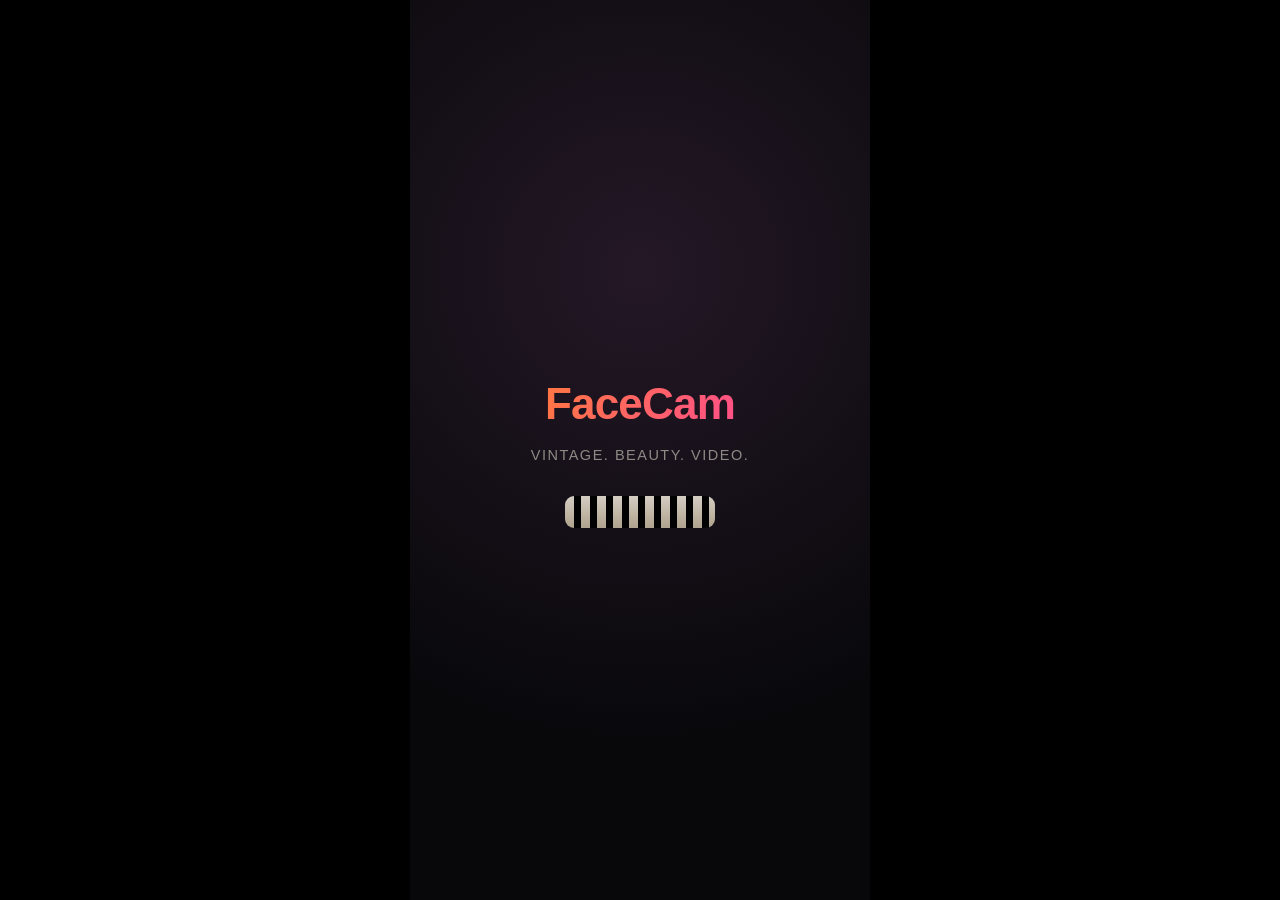
==== FaceCam-preview.html @ ecd1d0da "Add video recording, slow motion and subtitles; new UI; Android gets ML face-aware beauty" ====
<!DOCTYPE html>
<!--
  FaceCam - standalone single-file web preview.
  HTML + CSS + JavaScript in one file: no build, no dependencies, no network.
  17 cameras (13 vintage film + 4 beauty), photo + video, slow motion, subtitles,
  manual camera mode. Free, no paywall, no ads.
-->

<html lang="en">
<head>
<meta charset="utf-8">
<meta name="viewport" content="width=device-width, initial-scale=1, viewport-fit=cover">
<meta name="theme-color" content="#08080b">
<meta name="description" content="FaceCam — vintage film, beauty, video, slow motion and subtitles. Free, offline, no ads.">
<title>FaceCam — Vintage, Beauty &amp; Video</title>
<style>
:root {
  --bg: #08080b;
  --bg-2: #0e0e13;
  --glass: rgba(22,22,29,.62);
  --glass-2: rgba(30,30,38,.72);
  --line: rgba(255,255,255,.09);
  --text: #f5f3ef;
  --muted: #8d8a85;
  --accent: #ff7a3d;
  --accent-2: #ff4d8d;
  --grad: linear-gradient(115deg, #ff7a3d, #ff4d8d);
  --danger: #ff5f5f;
  --ok: #4ade80;
  --r-lg: 22px;
  --r-md: 15px;
  --r-sm: 11px;
  --frame-color: #ffffff;
}

* { box-sizing: border-box; -webkit-tap-highlight-color: transparent; }

html, body {
  margin: 0; height: 100%;
  background: #000; color: var(--text);
  font-family: -apple-system, BlinkMacSystemFont, "Segoe UI", Roboto, "Helvetica Neue", Arial, sans-serif;
  font-size: 15px; line-height: 1.45;
  overscroll-behavior: none;
  -webkit-font-smoothing: antialiased;
}

#app {
  position: relative;
  width: 100%; max-width: 460px;
  height: 100vh; height: 100dvh;
  margin: 0 auto;
  background: var(--bg);
  overflow: hidden;
  box-shadow: 0 0 90px rgba(0,0,0,.9);
}

/* ---------- Screens ---------- */
.screen { position: absolute; inset: 0; display: none; flex-direction: column; background: var(--bg); }
.screen.active { display: flex; animation: fade .22s ease; }
@keyframes fade { from { opacity: 0; } to { opacity: 1; } }
.screen-body { flex: 1; overflow-y: auto; padding: 18px 18px 28px; }

/* ---------- Splash ---------- */
#screen-splash { align-items: center; justify-content: center;
  background: radial-gradient(circle at 50% 30%, #241826, #08080b 70%); }
.splash-inner { text-align: center; padding: 24px; }
.logo {
  font-size: 44px; font-weight: 800; letter-spacing: -0.8px;
  background: var(--grad);
  -webkit-background-clip: text; background-clip: text; color: transparent;
}
.logo.small { font-size: 28px; }
.logo-sub { color: var(--muted); margin-top: 10px; font-size: 14.5px; letter-spacing: 1.5px; text-transform: uppercase; }
.film-strip {
  margin: 30px auto 0; width: 150px; height: 32px; border-radius: 9px;
  background: repeating-linear-gradient(90deg, transparent 0 9px, #000 9px 16px),
              linear-gradient(#f6efe1, #cbbda2);
  opacity: .85;
}

/* ---------- Onboarding ---------- */
#screen-onboarding { justify-content: center; }
.onb { padding: 30px 24px; }
.onb-lead { color: var(--muted); line-height: 1.6; font-size: 15px; }
.onb-list { list-style: none; padding: 0; margin: 22px 0; }
.onb-list li {
  padding: 12px 14px 12px 36px; position: relative;
  background: var(--glass); border: 1px solid var(--line);
  border-radius: var(--r-md); margin-bottom: 8px; font-size: 14.5px;
  backdrop-filter: blur(10px);
}
.onb-list li::before {
  content: ""; position: absolute; left: 14px; top: 17px;
  width: 8px; height: 8px; border-radius: 50%; background: var(--grad);
}

/* ---------- Buttons ---------- */
.btn {
  appearance: none; border: 1px solid var(--line); background: var(--glass-2);
  color: var(--text); padding: 13px 18px; border-radius: var(--r-md);
  font-size: 15px; font-weight: 600; font-family: inherit; cursor: pointer;
  transition: transform .08s ease, background .15s ease;
  backdrop-filter: blur(10px);
}
.btn:active { transform: scale(.975); }
.btn.primary { background: var(--grad); border: none; color: #fff; width: 100%; }
.btn.danger { color: var(--danger); border-color: rgba(255,95,95,.35); }
.btn.small { padding: 9px 14px; font-size: 13px; }

.icon-btn {
  appearance: none; border: 1px solid var(--line);
  background: var(--glass); color: var(--text);
  width: 42px; height: 42px; border-radius: 50%;
  font-size: 16px; font-family: inherit; cursor: pointer;
  display: inline-flex; align-items: center; justify-content: center;
  backdrop-filter: blur(12px);
  transition: transform .08s ease, background .15s ease;
}
.icon-btn.on { background: var(--grad); color: #fff; border-color: transparent; }
.icon-btn:active { transform: scale(.94); }

.link-btn {
  background: none; border: none; color: var(--accent-2);
  font-size: 14px; font-family: inherit; padding: 11px 4px;
  cursor: pointer; text-decoration: none; display: inline-block; font-weight: 600;
}
.link-btn.danger { color: var(--danger); }

/* ---------- Viewfinder ---------- */
.vf { position: relative; flex: 1; overflow: hidden; background: #000; }
#video, #demo-canvas {
  position: absolute; inset: 0; width: 100%; height: 100%;
  object-fit: cover; transition: filter .25s ease;
}
#demo-canvas { display: none; }
.live-vignette {
  position: absolute; inset: 0; pointer-events: none;
  background: radial-gradient(circle at 50% 50%, rgba(0,0,0,0) 42%, rgba(0,0,0,.85) 100%);
  opacity: .3; transition: opacity .25s ease;
}
.live-frame { position: absolute; inset: 0; pointer-events: none; transition: border .2s ease; }
.live-frame.thin { border: 7px solid var(--frame-color); }
.live-frame.thick { border: 20px solid var(--frame-color); }
.live-frame.cinema { border-top: 9vh solid #0d0d0d; border-bottom: 9vh solid #0d0d0d; }
.live-frame.instant { border: 16px solid #fff; border-bottom-width: 58px; }

.cam-fallback {
  position: absolute; inset: 0; display: none; flex-direction: column;
  align-items: center; justify-content: center; gap: 10px; padding: 30px;
  text-align: center; background: radial-gradient(circle at 50% 32%, #23232a, #0e0e11);
}
.cam-fallback.show { display: flex; }
.cam-fallback p { margin: 0; color: var(--muted); }
.cam-fallback .btn { width: 100%; max-width: 280px; }

.countdown {
  position: absolute; top: 50%; left: 50%; transform: translate(-50%,-50%);
  font-size: 92px; font-weight: 800; color: #fff;
  text-shadow: 0 4px 26px rgba(0,0,0,.7); display: none;
}
.countdown.show { display: block; }

.vf-top {
  position: absolute; top: 0; left: 0; right: 0;
  display: flex; align-items: flex-start; justify-content: space-between;
  padding: 16px 16px 0;
}
.vf-title { display: flex; flex-direction: column; }
.vf-title span { font-weight: 700; font-size: 15px; text-shadow: 0 1px 8px rgba(0,0,0,.75); }
.vf-title small { color: var(--accent-2); font-size: 11.5px; letter-spacing: .4px; text-shadow: 0 1px 8px rgba(0,0,0,.75); }
.vf-top-actions { display: flex; gap: 8px; }

/* right-hand quick actions */
.vf-rail {
  position: absolute; right: 14px; top: 92px;
  display: flex; flex-direction: column; gap: 10px;
}

/* REC badge */
.rec-badge {
  position: absolute; top: 20px; left: 50%; transform: translateX(-50%);
  display: none; align-items: center; gap: 7px;
  padding: 6px 13px; border-radius: 999px;
  background: rgba(0,0,0,.6); backdrop-filter: blur(10px);
  border: 1px solid rgba(255,255,255,.14);
  font-size: 12px; font-weight: 700; letter-spacing: 1px;
}
.rec-badge.show { display: flex; }
.rec-badge .dot { width: 9px; height: 9px; border-radius: 50%; background: #ff3b3b; animation: blink 1s infinite; }
@keyframes blink { 0%,100% { opacity: 1; } 50% { opacity: .25; } }

.vf-bottom {
  position: absolute; left: 0; right: 0; bottom: 0;
  padding: 0 14px 10px;
  background: linear-gradient(to top, rgba(0,0,0,.88) 45%, rgba(0,0,0,0));
}

/* family pills */
.family-row { display: flex; gap: 8px; justify-content: center; margin-bottom: 10px; }
.fam {
  appearance: none; border: 1px solid var(--line);
  background: var(--glass); color: var(--muted);
  font-family: inherit; font-size: 12.5px; font-weight: 700;
  padding: 7px 18px; border-radius: 999px; cursor: pointer;
  backdrop-filter: blur(12px); transition: all .16s ease;
}
.fam.active { background: var(--grad); color: #fff; border-color: transparent; }

/* camera strip */
.cam-strip {
  display: flex; gap: 9px; overflow-x: auto; padding: 2px 2px 12px;
  scrollbar-width: none;
}
.cam-strip::-webkit-scrollbar { display: none; }
.cam-chip {
  flex: none; appearance: none; cursor: pointer;
  display: flex; flex-direction: column; align-items: center; gap: 5px;
  background: none; border: none; padding: 0; font-family: inherit;
  width: 66px;
}
.cam-chip .dot {
  width: 44px; height: 44px; border-radius: 14px;
  border: 2px solid transparent; transition: border-color .16s ease;
  background: linear-gradient(135deg,#7d8b9c,#d3c1a4);
}
.cam-chip.active .dot { border-color: #fff; }
.cam-chip span {
  font-size: 10px; color: var(--muted); text-align: center;
  white-space: nowrap; overflow: hidden; text-overflow: ellipsis; max-width: 66px;
}
.cam-chip.active span { color: #fff; font-weight: 700; }

/* mode chips */
.mode-row { display: flex; gap: 8px; justify-content: center; margin-bottom: 12px; }
.mode-chip {
  appearance: none; border: 1px solid var(--line);
  background: var(--glass); color: var(--muted);
  font-family: inherit; font-size: 12.5px; font-weight: 700;
  padding: 7px 20px; border-radius: 999px; cursor: pointer;
  backdrop-filter: blur(12px); transition: all .16s ease;
}
.mode-chip.active { background: #fff; color: #14141a; border-color: transparent; }

/* video extras */
.video-extras { display: none; flex-direction: column; gap: 9px; margin-bottom: 12px; }
.video-extras.show { display: flex; }
.caption-input {
  width: 100%; font-family: inherit; font-size: 14px;
  padding: 11px 14px; border-radius: 999px;
  background: var(--glass); border: 1px solid var(--line);
  color: var(--text); outline: none;
  backdrop-filter: blur(12px);
}
.caption-input::placeholder { color: #6f6d69; }
.video-opts { display: flex; align-items: center; justify-content: space-between; gap: 10px; }
.speed-row { display: flex; gap: 6px; }
.speed {
  appearance: none; border: 1px solid var(--line); background: var(--glass);
  color: var(--muted); font-family: inherit; font-size: 12px; font-weight: 700;
  padding: 6px 13px; border-radius: 999px; cursor: pointer;
}
.speed.active { background: var(--grad); color: #fff; border-color: transparent; }
.live-cap { display: flex; align-items: center; gap: 6px; font-size: 12px; color: var(--muted); }
.live-cap input { width: 17px; height: 17px; accent-color: var(--accent); }

/* shutter row */
.shutter-row { display: flex; align-items: center; justify-content: space-between; padding: 0 12px 6px; }
.mini-thumb {
  appearance: none; width: 46px; height: 46px; border-radius: 14px;
  border: 1px solid var(--line); background: var(--glass); cursor: pointer;
  padding: 0; overflow: hidden; backdrop-filter: blur(12px);
}
.mini-thumb span { display: block; width: 100%; height: 100%; background: linear-gradient(135deg,#2a2a33,#3a3a45); }
.mini-thumb span.has { background-size: cover; background-position: center; }

.shutter {
  appearance: none; width: 76px; height: 76px; border-radius: 50%;
  border: 3px solid rgba(255,255,255,.9); background: rgba(255,255,255,.10);
  cursor: pointer; display: flex; align-items: center; justify-content: center;
  transition: transform .09s ease; box-shadow: 0 0 0 6px rgba(255,255,255,.06);
}
.shutter span { width: 60px; height: 60px; border-radius: 50%; background: #fff; transition: all .15s ease; }
.shutter:active { transform: scale(.94); }
.shutter.rec span { width: 30px; height: 30px; border-radius: 8px; background: #ff3b3b; }
.flip { width: 46px; height: 46px; }

/* bottom nav */
.bottom-nav {
  display: flex; border-top: 1px solid var(--line);
  background: rgba(10,10,14,.92); backdrop-filter: blur(16px);
}
.nav-btn {
  flex: 1; appearance: none; border: none; background: none;
  color: var(--muted); font-family: inherit; font-size: 10.5px; font-weight: 700;
  display: flex; flex-direction: column; align-items: center; gap: 3px;
  padding: 9px 0 11px; cursor: pointer; letter-spacing: .3px;
}
.nav-btn span { font-size: 17px; }
.nav-btn.active { color: #fff; }

/* ---------- Developing ---------- */
#screen-developing { align-items: center; justify-content: center; }
.dev-wrap { text-align: center; padding: 20px; }
#dev-img { width: 74vw; max-width: 320px; border-radius: 10px;
  filter: brightness(3) blur(22px) saturate(.2); opacity: .25;
  transition: filter 2.4s ease, opacity 2.4s ease; }
#dev-img.developed { filter: none; opacity: 1; }
.dev-text { color: var(--muted); letter-spacing: 3px; margin-top: 20px;
  text-transform: uppercase; font-size: 12px; }

/* ---------- Result ---------- */
#screen-result { align-items: center; justify-content: center; }
.result-wrap { display: flex; flex-direction: column; align-items: center; gap: 14px; width: 100%; padding: 22px; }
#result-img, .result-video {
  max-width: 84vw; max-height: 58vh; border-radius: 14px;
  box-shadow: 0 18px 48px rgba(0,0,0,.62);
}
.result-actions { display: flex; flex-wrap: wrap; justify-content: center; gap: 9px; }
.result-actions .btn { min-width: 84px; }
.result-cam { color: var(--accent-2); font-size: 12.5px; letter-spacing: .8px;
  margin: -6px 0 0; text-transform: uppercase; }
#btn-before.on { background: var(--accent); color: #fff; border-color: transparent; }

/* ---------- Top bar ---------- */
.topbar { display: flex; align-items: center; justify-content: space-between; padding: 16px 16px 12px; }
.topbar h1 { font-size: 18px; margin: 0; font-weight: 800; letter-spacing: -.2px; }
.topbar h1 small { color: var(--muted); font-weight: 500; font-size: 13px; }
.topbar .icon-btn { width: 36px; height: 36px; font-size: 15px; }
.topbar > span { width: 36px; }

/* ---------- Tabs ---------- */
.tabs {
  display: flex; gap: 4px; padding: 4px; background: var(--glass);
  border: 1px solid var(--line); border-radius: 999px; margin-bottom: 16px;
  backdrop-filter: blur(12px);
}
.tab {
  flex: 1; appearance: none; border: none; background: transparent;
  color: var(--muted); font-family: inherit; font-size: 13.5px; font-weight: 700;
  padding: 9px 10px; border-radius: 999px; cursor: pointer; transition: all .16s ease;
}
.tab.active { background: var(--grad); color: #fff; }

/* ---------- Gallery ---------- */
.gallery-grid { display: grid; grid-template-columns: repeat(3, 1fr); gap: 7px; }
.gallery-group-title {
  grid-column: 1 / -1; font-size: 11.5px; color: var(--muted);
  text-transform: uppercase; letter-spacing: 1.2px; margin: 16px 0 5px;
}
.gallery-cell {
  appearance: none; border: none; padding: 0; position: relative;
  aspect-ratio: 3 / 4; background: var(--glass); border-radius: var(--r-sm);
  overflow: hidden; cursor: pointer;
}
.gallery-cell img, .gallery-cell video { width: 100%; height: 100%; object-fit: cover; display: block; }
.gallery-cell .vid-badge {
  position: absolute; bottom: 5px; left: 5px;
  background: rgba(0,0,0,.66); color: #fff; font-size: 10px; font-weight: 700;
  padding: 2px 7px; border-radius: 999px; letter-spacing: .5px;
}
.empty { color: var(--muted); text-align: center; padding: 46px 20px; }

/* ---------- Settings ---------- */
.settings-list { display: flex; flex-direction: column; }
.settings-list .row {
  display: flex; align-items: center; justify-content: space-between;
  padding: 15px 2px; border-bottom: 1px solid var(--line); font-size: 15px;
}
.settings-list .row:last-of-type { border-bottom: none; }
.settings-list select {
  background: var(--glass-2); color: var(--text); border: 1px solid var(--line);
  border-radius: var(--r-sm); padding: 9px 11px; font-size: 14px; font-family: inherit; max-width: 58%;
}
input[type="checkbox"] { width: 22px; height: 22px; accent-color: var(--accent); }
.fine { color: var(--muted); font-size: 12.5px; line-height: 1.55; margin-top: 14px; }

/* ---------- Modes browser ---------- */
.shop-grid { display: grid; grid-template-columns: 1fr 1fr; gap: 12px; }
.shop-card {
  background: var(--glass); border: 1px solid var(--line);
  border-radius: var(--r-lg); overflow: hidden; display: flex; flex-direction: column;
  transition: border-color .16s ease, transform .12s ease; backdrop-filter: blur(10px);
}
.shop-card.active { border-color: var(--accent); }
.shop-card:active { transform: scale(.985); }
.shop-preview { position: relative; height: 104px; background: linear-gradient(135deg,#6b7a8f,#c9b79c); }
.sp-vig { position: absolute; inset: 0;
  background: radial-gradient(circle at 50% 50%, rgba(0,0,0,0) 40%, rgba(0,0,0,.55) 100%); }
.shop-body { padding: 11px 13px 13px; display: flex; flex-direction: column; gap: 3px; flex: 1; }
.shop-body strong { font-size: 14px; }
.shop-body small { color: var(--accent-2); font-size: 11px; letter-spacing: .3px; }
.shop-body p { color: var(--muted); font-size: 12px; line-height: 1.45; margin: 3px 0 9px; flex: 1; }
.buy-btn {
  appearance: none; border: none; background: var(--grad); color: #fff;
  border-radius: var(--r-sm); padding: 10px; font-weight: 700; font-size: 13px;
  font-family: inherit; cursor: pointer;
}
.buy-btn.owned { background: var(--glass-2); color: var(--muted); }

/* ---------- Viewer ---------- */
.viewer {
  position: absolute; inset: 0; z-index: 50; display: none;
  flex-direction: column; align-items: center; justify-content: center;
  gap: 16px; background: rgba(0,0,0,.95); padding: 22px;
}
.viewer.show { display: flex; }
.viewer img, .viewer-video { max-width: 92%; max-height: 64%; border-radius: 14px; }
.viewer-speed { display: flex; align-items: center; gap: 8px; font-size: 12px; color: var(--muted); }
.speed-bake {
  appearance: none; border: none; background: var(--grad); color: #fff;
  font-family: inherit; font-size: 12px; font-weight: 700;
  padding: 7px 14px; border-radius: 999px; cursor: pointer; margin-left: 4px;
}
.viewer-actions { display: flex; gap: 10px; }

/* ---------- Toast ---------- */
.toast {
  position: absolute; left: 50%; top: 92px; transform: translate(-50%, -14px);
  background: rgba(28,28,34,.97); color: var(--text);
  border: 1px solid var(--line); padding: 11px 17px; border-radius: 999px;
  font-size: 13.5px; opacity: 0; pointer-events: none;
  transition: opacity .2s ease, transform .2s ease; z-index: 70;
  max-width: 90%; text-align: center;
}
.toast.show { opacity: 1; transform: translate(-50%, 0); }

/* ---------- Flash / double chip ---------- */
#flash-overlay { position: absolute; inset: 0; background: #fff; opacity: 0; pointer-events: none;
  transition: opacity .1s ease; }
#flash-overlay.go { opacity: .85; }
.double-chip {
  position: absolute; right: 16px; top: 148px; width: 66px; border-radius: var(--r-sm);
  overflow: hidden; display: none; border: 2px solid #fff; box-shadow: 0 8px 22px rgba(0,0,0,.55);
}
.double-chip.show { display: block; }
.double-chip img { width: 100%; display: block; }
.double-chip span { position: absolute; left: 0; right: 0; bottom: 0; font-size: 9px;
  text-align: center; background: rgba(0,0,0,.62); color: #fff; padding: 2px 0; }

/* ---------- Manual mode HUD ---------- */
.pro-canvas { position: absolute; inset: 0; width: 100%; height: 100%; display: none;
  pointer-events: none; image-rendering: pixelated; }
.pro-grid { position: absolute; inset: 0; display: none; pointer-events: none;
  background: repeating-linear-gradient(to right, rgba(255,255,255,.28) 0 1px, transparent 1px 33.3333%),
              repeating-linear-gradient(to bottom, rgba(255,255,255,.28) 0 1px, transparent 1px 33.3333%); }
.pro-hud { position: absolute; inset: 0; display: none; pointer-events: none; }
.pro-hud.show { display: flex; flex-direction: column; justify-content: flex-end;
  padding: 0 16px 300px; gap: 8px; }
.pro-hist { position: absolute; top: 66px; right: 16px; width: 158px; height: 54px;
  border: 1px solid rgba(255,255,255,.2); border-radius: var(--r-sm); }
.pro-level { position: absolute; top: 52%; left: 50%; transform: translate(-50%, -50%);
  display: flex; align-items: center; gap: 10px; color: #fff; font-size: 11px;
  text-shadow: 0 1px 5px rgba(0,0,0,.85); }
.pro-level-track { position: relative; width: 128px; height: 3px; background: rgba(255,255,255,.35); border-radius: 2px; }
.pro-level-bar { position: absolute; left: 0; top: -3px; width: 128px; height: 9px;
  border-radius: 3px; background: #e5e7eb; transform-origin: 50% 50%;
  transition: transform .1s linear, background .15s linear; }
.pro-row { display: flex; align-items: flex-end; justify-content: space-between; gap: 10px; }
.pro-toggles { display: flex; flex-wrap: wrap; gap: 6px; max-width: 190px; pointer-events: auto; }
.pro-btn { appearance: none; font-family: inherit; font-size: 11px; padding: 6px 11px;
  border-radius: 999px; border: 1px solid rgba(255,255,255,.22);
  background: rgba(0,0,0,.5); color: #dcdcdc; cursor: pointer; backdrop-filter: blur(6px); }
.pro-btn.on { background: var(--grad); color: #fff; border-color: transparent; }
.pro-controls { width: 176px; flex: none; display: flex; flex-direction: column; gap: 7px;
  padding: 10px 11px; border-radius: var(--r-md); background: rgba(0,0,0,.5);
  backdrop-filter: blur(8px); pointer-events: auto; }
.pro-ctl { display: grid; grid-template-columns: 44px 1fr; align-items: center; gap: 6px; }
.pro-ctl label { font-size: 10.5px; color: #b9b6ae; }
.pro-ctl input[type="range"] { width: 100%; accent-color: var(--accent); }
.pro-ctl-val { grid-column: 1 / -1; font-size: 10px; color: #7dd3fc; text-align: right; }
.pro-ctl.off { opacity: .45; }
.pro-note { margin: 0; font-size: 10px; line-height: 1.4; color: #9a978f;
  text-align: center; text-shadow: 0 1px 5px rgba(0,0,0,.85); }

</style>
</head>
<body>
<div id="app">

  <!-- Splash -->
  <section class="screen" id="screen-splash">
    <div class="splash-inner">
      <div class="logo">FaceCam</div>
      <div class="logo-sub">Vintage. Beauty. Video.</div>
      <div class="film-strip"></div>
    </div>
  </section>

  <!-- Onboarding -->
  <section class="screen" id="screen-onboarding">
    <div class="onb">
      <div class="logo small">FaceCam</div>
      <p class="onb-lead">Reels, selfies aur photos ke liye ek hi camera — vintage film looks, clean beauty, video, slow motion aur subtitles.</p>
      <ul class="onb-list">
        <li>13 vintage film + 4 beauty cameras</li>
        <li>Video recording, look baked in</li>
        <li>Slow motion 0.5x / 0.25x</li>
        <li>Subtitles aur live captions</li>
        <li>100% free, no ads, offline</li>
      </ul>
      <button class="btn primary" id="btn-onboard">Enable camera &amp; start</button>
      <p class="fine">Camera aur mic permission chahiye. Koi data upload nahi hota.</p>
    </div>
  </section>

  <!-- Viewfinder -->
  <section class="screen" id="screen-viewfinder">
    <div class="vf">
      <video id="video" playsinline autoplay muted></video>
      <canvas id="demo-canvas"></canvas>
      <div id="live-vignette" class="live-vignette"></div>
      <div id="live-frame" class="live-frame"></div>
      <div id="double-chip" class="double-chip"><img alt="First shot"><span>1st shot</span></div>
      <div id="flash-overlay"></div>

      <canvas id="pro-canvas" class="pro-canvas"></canvas>
      <div id="pro-grid" class="pro-grid"></div>
      <div id="pro-hud" class="pro-hud">
        <canvas id="pro-hist" class="pro-hist"></canvas>
        <div id="pro-level" class="pro-level">
          <div class="pro-level-track"><div id="pro-level-bar" class="pro-level-bar"></div></div>
          <span id="pro-level-val">0.0&deg;</span>
        </div>
        <div class="pro-row">
          <div class="pro-toggles">
            <button class="pro-btn on" data-pro-toggle="grid">Grid</button>
            <button class="pro-btn on" data-pro-toggle="level">Level</button>
            <button class="pro-btn" data-pro-toggle="peaking">Peaking</button>
            <button class="pro-btn" data-pro-toggle="zebra">Zebra</button>
            <button class="pro-btn" data-pro-toggle="falseColor">False</button>
          </div>
          <div id="pro-controls" class="pro-controls"></div>
        </div>
        <p id="pro-support-note" class="pro-note"></p>
      </div>

      <div id="cam-fallback" class="cam-fallback">
        <p id="fallback-text">Camera is device par available nahi hai.</p>
        <a id="fallback-live" class="btn primary" style="display:none"
           href="https://gpal7926-eng.github.io/facecam/FaceCam-preview.html" target="_blank" rel="noopener">
          Live version kholiye (camera yahan chalta hai)
        </a>
        <p class="fine" id="fallback-fine">Demo scene se poora pipeline test karein, ya gallery se photo import karein.</p>
        <button class="btn primary" id="fallback-demo">Demo scene try karein</button>
        <button class="btn" id="fallback-pick">Photo import karein</button>
      </div>

      <div id="countdown" class="countdown"></div>

      <div class="vf-top">
        <div class="vf-title">
          <span id="cam-name">FaceCam 135 B</span>
          <small id="cam-tag">35mm Classic</small>
        </div>
        <div class="vf-top-actions">
          <button class="icon-btn" id="btn-pro" title="Manual camera mode">M</button>
          <button class="icon-btn" id="btn-settings" title="Settings">&#9881;</button>
        </div>
      </div>

      <div class="rec-badge" id="rec-badge"><span class="dot"></span>REC <b id="rec-time">0:00</b></div>

      <div class="vf-rail">
        <button class="icon-btn" id="btn-flash" title="Flash">&#9889;</button>
        <button class="icon-btn" id="btn-timer" title="Self-timer">&#8986;</button>
        <button class="icon-btn" id="btn-double" title="Double exposure">2x</button>
        <button class="icon-btn" id="btn-import" title="Import a photo">&#8681;</button>
      </div>

      <div class="vf-bottom">
        <div class="family-row" id="family-row">
          <button class="fam active" data-group="vintage">Vintage</button>
          <button class="fam" data-group="beauty">Beauty</button>
        </div>

        <div class="cam-strip" id="cam-strip"></div>

        <div class="mode-row" id="mode-row">
          <button class="mode-chip active" data-mode="photo">Photo</button>
          <button class="mode-chip" data-mode="video">Video</button>
        </div>

        <div class="video-extras" id="video-extras">
          <input id="caption-input" class="caption-input" type="text" maxlength="80"
                 placeholder="Caption / subtitle line...">
          <div class="video-opts">
            <div class="speed-row" id="speed-row">
              <button class="speed active" data-speed="1">1x</button>
              <button class="speed" data-speed="0.5">0.5x</button>
              <button class="speed" data-speed="0.25">0.25x</button>
            </div>
            <label class="live-cap"><input type="checkbox" id="live-captions"> Live captions</label>
          </div>
        </div>

        <div class="shutter-row">
          <button class="mini-thumb" id="btn-gallery-mini" title="Gallery"><span></span></button>
          <button class="shutter" id="btn-shutter" title="Shutter"><span></span></button>
          <button class="icon-btn flip" id="btn-switch" title="Flip camera">&#8646;</button>
        </div>
      </div>

      <nav class="bottom-nav">
        <button class="nav-btn active" data-nav="camera"><span>&#9673;</span>Camera</button>
        <button class="nav-btn" data-nav="gallery"><span>&#9635;</span>Gallery</button>
        <button class="nav-btn" data-nav="modes"><span>&#9638;</span>Modes</button>
      </nav>
    </div>
  </section>

  <!-- Developing -->
  <section class="screen" id="screen-developing">
    <div class="dev-wrap">
      <img id="dev-img" alt="Developing">
      <p class="dev-text">Developing&hellip;</p>
    </div>
  </section>

  <!-- Result -->
  <section class="screen" id="screen-result">
    <div class="result-wrap">
      <img id="result-img" alt="Result">
      <video id="result-video" class="result-video" playsinline controls style="display:none"></video>
      <p class="result-cam" id="result-cam"></p>
      <div class="result-actions">
        <button class="btn" id="result-retake">Retake</button>
        <button class="btn primary" id="result-save">Save</button>
        <button class="btn" id="result-share">Share</button>
        <button class="btn" id="btn-before">Original</button>
      </div>
    </div>
  </section>

  <!-- Gallery -->
  <section class="screen" id="screen-gallery">
    <div class="topbar">
      <button class="icon-btn" data-back="viewfinder">&#8592;</button>
      <h1>Gallery<small id="gallery-count"></small></h1>
      <span></span>
    </div>
    <div class="screen-body">
      <div class="gallery-grid" id="gallery-grid"></div>
      <p id="gallery-empty" class="empty">Abhi kuch nahi. Camera se pehli shot ya clip banayein.</p>
    </div>
  </section>

  <!-- Cameras / Modes browser -->
  <section class="screen" id="screen-shop">
    <div class="topbar">
      <button class="icon-btn" data-back="viewfinder">&#8592;</button>
      <h1>Modes</h1>
      <span></span>
    </div>
    <div class="screen-body">
      <div class="tabs" id="shop-tabs">
        <button class="tab" data-group="beauty">Beauty</button>
        <button class="tab active" data-group="vintage">Vintage</button>
      </div>
      <div class="shop-grid" id="shop-grid"></div>
    </div>
  </section>

  <!-- Settings -->
  <section class="screen" id="screen-settings">
    <div class="topbar">
      <button class="icon-btn" data-back="viewfinder">&#8592;</button>
      <h1>Settings</h1>
      <span></span>
    </div>
    <div class="screen-body">
      <div class="settings-list">
        <label class="row"><span>Date stamp</span><input type="checkbox" id="set-datestamp"></label>
        <label class="row"><span>Border / frame</span><input type="checkbox" id="set-border"></label>
        <label class="row"><span>Shutter sound</span><input type="checkbox" id="set-sound"></label>
        <label class="row"><span>FaceCam watermark</span><input type="checkbox" id="set-branding"></label>
        <label class="row"><span>Default camera</span><select id="set-default"></select></label>
        <button class="link-btn" id="set-reset">Reset app data</button>
        <a class="link-btn" href="#" onclick="return false;">Privacy policy</a>
        <p class="fine">Sab data sirf aapke device par rehta hai. Koi server, koi login, koi ads nahi.</p>
      </div>
    </div>
  </section>

  <!-- Viewer -->
  <div class="viewer" id="viewer">
    <img id="viewer-img" alt="Photo">
    <video id="viewer-video" class="viewer-video" playsinline controls style="display:none"></video>
    <div class="viewer-speed" id="viewer-speed" style="display:none">
      <span>Speed</span>
      <button class="speed active" data-vspeed="1">1x</button>
      <button class="speed" data-vspeed="0.5">0.5x</button>
      <button class="speed" data-vspeed="0.25">0.25x</button>
      <button class="speed-bake" id="speed-bake">Save slow-mo</button>
    </div>
    <div class="viewer-actions">
      <button class="btn" id="viewer-close">Close</button>
      <button class="btn" id="viewer-share">Share</button>
      <button class="btn danger" id="viewer-delete">Delete</button>
    </div>
  </div>

  <div id="toast" class="toast"></div>
  <input type="file" id="import-input" accept="image/*" hidden>
</div>

<script>
/* FaceCam — camera presets.
 *
 * Two families:
 *   group: 'vintage'  the 13 film simulations — grain, leaks, vignette, frames
 *   group: 'beauty'   clean, iPhone-like enhance — smooth, sharp, natural
 *
 * Vintage presets use: filter, tone, halation, chroma, grain, dust, vignette,
 *                      leak, frame, dateStamp
 * Beauty presets use:  filter, beauty { exposure, contrast, sat, warmth,
 *                      smooth, sharpen, glow }
 */
const CAMERAS = [
  /* ------------------------------------------------------------------ *
   * BEAUTY — clean, natural, iPhone-like
   * ------------------------------------------------------------------ */
  {
    id: 'beauty_natural', name: 'Natural', tag: 'Clean & true', group: 'beauty',
    desc: 'Balanced, true-to-life enhance. Soft skin, crisp detail, no colour shift.',
    filter: 'contrast(1.04) saturate(1.06) brightness(1.04)',
    beauty: { exposure: 0.045, contrast: 1.07, sat: 1.08, warmth: 0.015, smooth: 0.86, sharpen: 0.75, glow: 0.30 },
    paid: false, price: 0
  },
  {
    id: 'beauty_bright', name: 'Bright', tag: 'Airy daylight', group: 'beauty',
    desc: 'Lifted, airy exposure with soft highlights. Great indoors and in shade.',
    filter: 'contrast(1.02) saturate(1.04) brightness(1.10)',
    beauty: { exposure: 0.105, contrast: 1.03, sat: 1.05, warmth: 0.005, smooth: 0.90, sharpen: 0.60, glow: 0.55 },
    paid: false, price: 0
  },
  {
    id: 'beauty_warm', name: 'Warm', tag: 'Golden skin', group: 'beauty',
    desc: 'Golden, flattering warmth tuned for skin tones.',
    filter: 'sepia(0.10) saturate(1.12) brightness(1.05)',
    beauty: { exposure: 0.055, contrast: 1.08, sat: 1.20, warmth: 0.105, smooth: 0.88, sharpen: 0.72, glow: 0.42 },
    paid: false, price: 0
  },
  {
    id: 'beauty_portrait', name: 'Portrait', tag: 'Soft & focused', group: 'beauty',
    desc: 'Stronger smoothing with crisp centre detail — a portrait-mode feel.',
    filter: 'contrast(1.08) saturate(1.05) brightness(1.04)',
    beauty: { exposure: 0.050, contrast: 1.10, sat: 1.06, warmth: 0.030, smooth: 1.00, sharpen: 1.00, glow: 0.48 },
    paid: false, price: 0
  },

  /* ------------------------------------------------------------------ *
   * VINTAGE — the 13 film simulations
   * ------------------------------------------------------------------ */
  {
    id: 'nomo_135_b', name: 'FaceCam 135 B', tag: '35mm Classic', group: 'vintage',
    desc: 'Balanced classic 35mm. Soft contrast, warm highlights.',
    filter: 'contrast(1.06) saturate(1.08) sepia(0.10) brightness(1.02)',
    tone: { lift: 0.015, gamma: 1.02, gain: 1.02, warmth: 0.035, sat: 1.08 },
    halation: 0.35, chroma: 0.18,
    grain: 0.28, dust: 0.18, vignette: 0.34, leak: 0.22,
    leakColors: ['#ffb347', '#ff7043'],
    frame: { style: 'thin', color: '#f6efe1' }, dateStamp: false,
    paid: false, price: 0
  },
  {
    id: 'nomo_135_m', name: 'FaceCam 135 M', tag: '35mm Moody', group: 'vintage',
    desc: 'Cool, contrasty, monochrome-leaning look with deep shadows.',
    filter: 'contrast(1.18) saturate(0.72) brightness(0.98) hue-rotate(-8deg)',
    tone: { lift: -0.035, gamma: 1.14, gain: 0.99, warmth: -0.05, sat: 0.82 },
    halation: 0.22, chroma: 0.10,
    grain: 0.42, dust: 0.24, vignette: 0.48, leak: 0.14,
    leakColors: ['#9fd3ff', '#6b8cff'],
    frame: { style: 'thin', color: '#e9e4d8' }, dateStamp: false,
    paid: false, price: 0
  },
  {
    id: 'nomo_135_p', name: 'FaceCam 135 P', tag: '35mm Punchy', group: 'vintage',
    desc: 'Vivid, high-saturation film. Great for double exposures.',
    filter: 'contrast(1.12) saturate(1.35) brightness(1.03)',
    tone: { lift: 0.005, gamma: 1.06, gain: 1.02, warmth: 0.02, sat: 1.32 },
    halation: 0.30, chroma: 0.22,
    grain: 0.32, dust: 0.20, vignette: 0.30, leak: 0.30,
    leakColors: ['#ff5f6d', '#ffc371'],
    frame: { style: 'thin', color: '#fff7ea' }, dateStamp: false,
    paid: false, price: 0
  },
  {
    id: 'toy_f', name: 'FaceCam TOY F', tag: 'Toy Camera', group: 'vintage',
    desc: 'Cheap plastic-lens toy look. Heavy vignette, punchy colours.',
    filter: 'contrast(1.35) saturate(1.6) brightness(1.05)',
    tone: { lift: -0.01, gamma: 1.18, gain: 1.03, warmth: 0.05, sat: 1.55 },
    halation: 0.55, chroma: 0.40,
    grain: 0.55, dust: 0.35, vignette: 0.78, leak: 0.45,
    leakColors: ['#ff3d6e', '#ffd166'],
    frame: { style: 'thick', color: '#ffffff' }, dateStamp: false,
    paid: false, price: 0
  },
  {
    id: 'toy_k', name: 'FaceCam TOY K', tag: 'Toy Camera', group: 'vintage',
    desc: 'Softer toy rendering with a cyan shift and strong falloff.',
    filter: 'contrast(1.22) saturate(1.3) hue-rotate(12deg) brightness(1.04)',
    tone: { lift: -0.005, gamma: 1.12, gain: 1.03, warmth: -0.04, sat: 1.28 },
    halation: 0.50, chroma: 0.34,
    grain: 0.50, dust: 0.32, vignette: 0.70, leak: 0.38,
    leakColors: ['#3ddcff', '#5b7bff'],
    frame: { style: 'thick', color: '#ffffff' }, dateStamp: false,
    paid: false, price: 0
  },
  {
    id: 'roma', name: 'FaceCam ROMA', tag: 'Italian Summer', group: 'vintage',
    desc: 'Golden Mediterranean warmth. Faded blacks, sun-bleached colour.',
    filter: 'sepia(0.35) saturate(1.15) contrast(0.95) brightness(1.06)',
    tone: { lift: 0.055, gamma: 0.97, gain: 1.05, warmth: 0.09, sat: 1.10 },
    halation: 0.60, chroma: 0.20,
    grain: 0.30, dust: 0.22, vignette: 0.32, leak: 0.50,
    leakColors: ['#ffd27f', '#ff9a3c'],
    frame: { style: 'thin', color: '#fbf3e3' }, dateStamp: true,
    paid: false, price: 0
  },
  {
    id: 'fr2', name: 'FaceCam FR2', tag: 'French New Wave', group: 'vintage',
    desc: 'Cinematic teal-and-orange with gentle halation.',
    filter: 'contrast(1.14) saturate(1.05) hue-rotate(-14deg) brightness(0.99)',
    tone: { lift: 0.02, gamma: 1.08, gain: 1.00, warmth: 0.045, sat: 1.02 },
    halation: 0.65, chroma: 0.16,
    grain: 0.36, dust: 0.18, vignette: 0.40, leak: 0.28,
    leakColors: ['#ff8a5c', '#ffd08a'],
    frame: { style: 'cinema', color: '#0d0d0d' }, dateStamp: false,
    paid: false, price: 0
  },
  {
    id: 'film_2007', name: 'FaceCam 2007', tag: 'Digicam Nostalgia', group: 'vintage',
    desc: 'Early-2000s compact camera: harsh flash, oversharpened, magenta.',
    filter: 'contrast(1.25) saturate(1.25) hue-rotate(6deg) brightness(1.05)',
    tone: { lift: -0.02, gamma: 1.10, gain: 1.05, warmth: 0.055, sat: 1.22 },
    halation: 0.45, chroma: 0.55,
    grain: 0.60, dust: 0.30, vignette: 0.44, leak: 0.20,
    leakColors: ['#ff77c8', '#ffd0f0'],
    frame: { style: 'thin', color: '#ffffff' }, dateStamp: true,
    paid: false, price: 0
  },
  {
    id: 'eats', name: 'FaceCam EATS', tag: 'Food Camera', group: 'vintage',
    desc: 'Tuned for food: warm, appetising, boosted mid-tones.',
    filter: 'contrast(1.10) saturate(1.45) sepia(0.12) brightness(1.08)',
    tone: { lift: 0.02, gamma: 0.98, gain: 1.07, warmth: 0.075, sat: 1.40 },
    halation: 0.30, chroma: 0.14,
    grain: 0.22, dust: 0.12, vignette: 0.26, leak: 0.30,
    leakColors: ['#ffcf5c', '#ff9f43'],
    frame: { style: 'thin', color: '#fff6e6' }, dateStamp: false,
    paid: false, price: 0
  },
  {
    id: 'ins_2', name: 'FaceCam INS 2', tag: 'Instant / Polaroid', group: 'vintage',
    desc: 'Instant film with a thick white border and a developing wait.',
    filter: 'contrast(0.94) saturate(0.92) sepia(0.20) brightness(1.10)',
    tone: { lift: 0.075, gamma: 0.92, gain: 1.08, warmth: 0.05, sat: 0.95 },
    halation: 0.40, chroma: 0.18,
    grain: 0.34, dust: 0.26, vignette: 0.20, leak: 0.55,
    leakColors: ['#ffe6a7', '#ffb26b'],
    frame: { style: 'instant', color: '#ffffff' }, dateStamp: false,
    instant: true,
    paid: false, price: 0
  },
  {
    id: 'swirly_2', name: 'FaceCam SWIRLY 2', tag: 'Swirly Bokeh', group: 'vintage',
    desc: 'Petzval-style swirl. Soft corners, dreamy centre.',
    filter: 'contrast(1.05) saturate(1.10) blur(0.4px) brightness(1.04)',
    tone: { lift: 0.03, gamma: 1.00, gain: 1.04, warmth: 0.02, sat: 1.10 },
    halation: 0.75, chroma: 0.20,
    grain: 0.30, dust: 0.16, vignette: 0.62, leak: 0.34,
    leakColors: ['#c9a7ff', '#7fd8ff'],
    frame: { style: 'thin', color: '#f2ecff' }, dateStamp: false,
    paid: false, price: 0
  },
  {
    id: 'range_67', name: 'FaceCam Range 67', tag: 'Rangefinder 6x7', group: 'vintage',
    desc: 'Medium-format rangefinder. Rich, dense, professional colour.',
    filter: 'contrast(1.16) saturate(1.12) brightness(0.99) sepia(0.06)',
    tone: { lift: -0.025, gamma: 1.10, gain: 1.01, warmth: 0.03, sat: 1.12 },
    halation: 0.28, chroma: 0.12,
    grain: 0.26, dust: 0.14, vignette: 0.30, leak: 0.18,
    leakColors: ['#ffc9a0', '#ff8f6b'],
    frame: { style: 'cinema', color: '#141414' }, dateStamp: true,
    paid: false, price: 0
  },
  {
    id: 'wide_17', name: 'FaceCam Wide 17', tag: 'Ultra Wide', group: 'vintage',
    desc: 'Wide-lens look with lifted blacks and a cool cast.',
    filter: 'contrast(1.08) saturate(0.95) hue-rotate(-6deg) brightness(1.02)',
    tone: { lift: 0.04, gamma: 1.04, gain: 1.02, warmth: -0.045, sat: 0.98 },
    halation: 0.35, chroma: 0.16,
    grain: 0.30, dust: 0.18, vignette: 0.42, leak: 0.26,
    leakColors: ['#8fd8ff', '#c6f0ff'],
    frame: { style: 'thin', color: '#eaf6ff' }, dateStamp: false,
    paid: false, price: 0
  }
];

if (typeof module !== 'undefined') { module.exports = { CAMERAS }; }

</script>
<script>
/* FaceCam — analog film effects engine.
 *
 * The realistic pipeline, in order:
 *   1. film tone curve      per-channel lift / gamma / gain + warmth + saturation
 *   2. halation             bright-pass blur screen-blended back with a warm tint
 *   3. luminance grain      randomised silver-halide noise
 *   4. chroma noise         blotchy colour noise (film is not clean)
 *   5. light leak          randomised coloured edge streak
 *   6. vignette            soft corner falloff
 *   7. dust & scratches    specks and hairs from a dirty negative
 *   8. frame               the camera's border
 *   9. date stamp          optional burned-in date
 *  10. branding band       "FaceCam" caption appended BELOW the photo
 *
 * Everything is pure canvas — no libraries, no network.
 */
const Effects = (() => {
  const rand = (a, b) => a + Math.random() * (b - a);
  const randInt = (a, b) => Math.floor(rand(a, b + 1));
  const pick = (arr) => arr[Math.floor(Math.random() * arr.length)];
  const clamp01 = (v) => (v < 0 ? 0 : v > 1 ? 1 : v);

  function drawCover(ctx, source, w, h) {
    const sw = source.videoWidth || source.naturalWidth || source.width;
    const sh = source.videoHeight || source.naturalHeight || source.height;
    if (!sw || !sh) return;
    const scale = Math.max(w / sw, h / sh);
    const dw = sw * scale, dh = sh * scale;
    ctx.drawImage(source, (w - dw) / 2, (h - dh) / 2, dw, dh);
  }

  /* Grab a frame from a video/image and apply the base colour curve. */
  function capture(source, w, h, filter) {
    const c = document.createElement('canvas');
    c.width = w; c.height = h;
    const ctx = c.getContext('2d');
    ctx.filter = filter || 'none';
    drawCover(ctx, source, w, h);
    ctx.filter = 'none';
    return c;
  }

  /* ---------- 1. film tone curve ---------- */
  function buildCurveLUT(tone) {
    tone = tone || {};
    const lift = tone.lift || 0;
    const gamma = tone.gamma || 1;
    const gain = tone.gain || 1;
    const warmth = tone.warmth || 0;
    const r = new Uint8ClampedArray(256);
    const g = new Uint8ClampedArray(256);
    const b = new Uint8ClampedArray(256);
    for (let i = 0; i < 256; i++) {
      let v = i / 255;
      v = clamp01(v + lift);              // raise / lower the black point
      v = Math.pow(v, 1 / gamma);         // mid-tone contrast
      v = clamp01(v * gain);              // overall exposure
      r[i] = clamp01(v + warmth * 0.55) * 255;
      g[i] = clamp01(v + warmth * 0.05) * 255;
      b[i] = clamp01(v - warmth * 0.55) * 255;
    }
    return { r, g, b };
  }

  function applyTone(canvas, tone) {
    if (!tone) return;
    const ctx = canvas.getContext('2d');
    const img = ctx.getImageData(0, 0, canvas.width, canvas.height);
    const d = img.data;
    const lut = buildCurveLUT(tone);
    const sat = tone.sat == null ? 1 : tone.sat;
    for (let i = 0; i < d.length; i += 4) {
      let r = lut.r[d[i]], g = lut.g[d[i + 1]], b = lut.b[d[i + 2]];
      if (sat !== 1) {
        const luma = 0.2126 * r + 0.7152 * g + 0.0722 * b;
        r = luma + (r - luma) * sat;
        g = luma + (g - luma) * sat;
        b = luma + (b - luma) * sat;
      }
      d[i] = r < 0 ? 0 : r > 255 ? 255 : r;
      d[i + 1] = g < 0 ? 0 : g > 255 ? 255 : g;
      d[i + 2] = b < 0 ? 0 : b > 255 ? 255 : b;
    }
    ctx.putImageData(img, 0, 0);
  }

  /* ---------- 2. halation / bloom ---------- */
  function halation(ctx, w, h, amount) {
    if (amount <= 0) return;
    const tmp = document.createElement('canvas');
    tmp.width = w; tmp.height = h;
    const t = tmp.getContext('2d');
    const blur = Math.max(2, Math.round(Math.min(w, h) * 0.014));
    t.filter = 'brightness(1.55) contrast(2.6) blur(' + blur + 'px)';
    t.drawImage(ctx.canvas, 0, 0);
    t.filter = 'none';
    // warm the glow
    t.globalCompositeOperation = 'multiply';
    t.fillStyle = 'rgb(255,196,146)';
    t.fillRect(0, 0, w, h);
    t.globalCompositeOperation = 'source-over';

    ctx.save();
    ctx.globalCompositeOperation = 'screen';
    ctx.globalAlpha = Math.min(0.55, amount * 0.45);
    ctx.drawImage(tmp, 0, 0);
    ctx.restore();
  }

  /* ---------- 3. luminance grain ---------- */
  function grain(ctx, w, h, amount) {
    if (amount <= 0) return;
    const size = 160;
    const n = document.createElement('canvas');
    n.width = size; n.height = size;
    const nctx = n.getContext('2d');
    const img = nctx.createImageData(size, size);
    for (let i = 0; i < img.data.length; i += 4) {
      const v = 128 + (Math.random() * 2 - 1) * 127;
      img.data[i] = img.data[i + 1] = img.data[i + 2] = v;
      img.data[i + 3] = 255;
    }
    nctx.putImageData(img, 0, 0);
    ctx.save();
    ctx.globalAlpha = Math.min(0.8, amount * 0.5);
    ctx.globalCompositeOperation = 'overlay';
    ctx.fillStyle = ctx.createPattern(n, 'repeat');
    ctx.fillRect(0, 0, w, h);
    ctx.restore();
  }

  /* ---------- 4. chroma noise ---------- */
  function chromaNoise(ctx, w, h, amount) {
    if (amount <= 0) return;
    const size = 96;
    const n = document.createElement('canvas');
    n.width = size; n.height = size;
    const nc = n.getContext('2d');
    const img = nc.createImageData(size, size);
    for (let i = 0; i < img.data.length; i += 4) {
      img.data[i] = Math.random() * 255;
      img.data[i + 1] = Math.random() * 255;
      img.data[i + 2] = Math.random() * 255;
      img.data[i + 3] = Math.round(18 + Math.random() * 55 * amount);
    }
    nc.putImageData(img, 0, 0);
    ctx.save();
    ctx.globalCompositeOperation = 'overlay';
    ctx.globalAlpha = Math.min(0.45, amount * 0.3);
    ctx.fillStyle = ctx.createPattern(n, 'repeat');
    ctx.fillRect(0, 0, w, h);
    ctx.restore();
  }

  /* ---------- 5. light leak ---------- */
  function lightLeak(ctx, w, h, amount, colors) {
    if (amount <= 0 || !colors || !colors.length) return;
    ctx.save();
    ctx.globalCompositeOperation = 'screen';
    const c = pick(colors);
    const edge = randInt(0, 3);
    let g;
    if (edge === 0) g = ctx.createLinearGradient(0, 0, w * rand(0.35, 0.6), 0);
    else if (edge === 1) g = ctx.createLinearGradient(w, 0, w * rand(0.4, 0.65), 0);
    else if (edge === 2) g = ctx.createLinearGradient(0, 0, 0, h * rand(0.35, 0.6));
    else g = ctx.createLinearGradient(0, h, 0, h * rand(0.4, 0.65));
    const a = Math.min(0.7, amount * 0.5);
    g.addColorStop(0, hexToRgba(c, a));
    g.addColorStop(0.5, hexToRgba(c, a * 0.35));
    g.addColorStop(1, 'rgba(0,0,0,0)');
    ctx.fillStyle = g;
    ctx.fillRect(0, 0, w, h);
    ctx.restore();
  }

  /* ---------- 6. vignette ---------- */
  function vignette(ctx, w, h, amount) {
    const g = ctx.createRadialGradient(
      w / 2, h / 2, Math.min(w, h) * 0.30,
      w / 2, h / 2, Math.max(w, h) * 0.72
    );
    g.addColorStop(0, 'rgba(0,0,0,0)');
    g.addColorStop(0.65, 'rgba(0,0,0,' + Math.min(0.5, amount * 0.25).toFixed(3) + ')');
    g.addColorStop(1, 'rgba(0,0,0,' + Math.min(0.9, 0.14 + amount * 0.6).toFixed(3) + ')');
    ctx.save();
    ctx.fillStyle = g;
    ctx.fillRect(0, 0, w, h);
    ctx.restore();
  }

  /* ---------- 7. dust & scratches ---------- */
  function dust(ctx, w, h, amount) {
    if (amount <= 0) return;
    ctx.save();
    const count = Math.floor(amount * 150);
    for (let i = 0; i < count; i++) {
      const x = Math.random() * w, y = Math.random() * h;
      const r = rand(0.3, 1.8);
      ctx.globalAlpha = rand(0.12, 0.5);
      ctx.fillStyle = Math.random() < 0.6 ? '#ffffff' : '#101010';
      ctx.beginPath();
      ctx.arc(x, y, r, 0, Math.PI * 2);
      ctx.fill();
    }
    const scratches = Math.floor(amount * 5);
    for (let i = 0; i < scratches; i++) {
      ctx.globalAlpha = rand(0.06, 0.2);
      ctx.strokeStyle = Math.random() < 0.5 ? '#ffffff' : '#181818';
      ctx.lineWidth = rand(0.5, 1.4);
      const x = Math.random() * w;
      ctx.beginPath();
      ctx.moveTo(x, rand(0, h * 0.35));
      ctx.lineTo(x + rand(-10, 10), h - rand(0, h * 0.35));
      ctx.stroke();
    }
    ctx.restore();
  }

  /* ---------- 8. frame ---------- */
  function frame(ctx, w, h, frame) {
    if (!frame) return;
    ctx.save();
    const min = Math.min(w, h);
    if (frame.style === 'instant') {
      const b = Math.round(w * 0.055);
      const bottom = Math.round(b * 3.2);
      ctx.fillStyle = frame.color;
      ctx.fillRect(0, 0, w, b);
      ctx.fillRect(0, h - bottom, w, bottom);
      ctx.fillRect(0, 0, b, h);
      ctx.fillRect(w - b, 0, b, h);
    } else if (frame.style === 'thick') {
      const b = Math.round(min * 0.05);
      ctx.strokeStyle = frame.color;
      ctx.lineWidth = b;
      ctx.strokeRect(b / 2, b / 2, w - b, h - b);
    } else if (frame.style === 'cinema') {
      const b = Math.round(h * 0.06);
      ctx.fillStyle = frame.color;
      ctx.fillRect(0, 0, w, b);
      ctx.fillRect(0, h - b, w, b);
    } else {
      const b = Math.max(6, Math.round(min * 0.025));
      ctx.strokeStyle = frame.color;
      ctx.lineWidth = b;
      ctx.strokeRect(b / 2, b / 2, w - b, h - b);
    }
    ctx.restore();
  }

  /* ---------- 9. date stamp ---------- */
  function dateStamp(ctx, w, h) {
    const d = new Date();
    const txt = "'" + String(d.getFullYear()).slice(2) + ' ' +
      String(d.getMonth() + 1).padStart(2, '0') + ' ' +
      String(d.getDate()).padStart(2, '0');
    const size = Math.max(14, Math.round(w * 0.045));
    ctx.save();
    ctx.font = 'bold ' + size + 'px "Courier New", monospace';
    ctx.textAlign = 'right';
    ctx.textBaseline = 'bottom';
    ctx.globalAlpha = 0.92;
    ctx.fillStyle = '#ff7a18';
    ctx.shadowColor = 'rgba(0,0,0,0.55)';
    ctx.shadowBlur = size * 0.35;
    ctx.fillText(txt, w - Math.round(w * 0.07), h - Math.round(h * 0.06));
    ctx.restore();
  }

  /* ---------- run the full randomised pipeline ---------- */
  function process(canvas, preset, settings) {
    settings = settings || {};
    const ctx = canvas.getContext('2d');
    const w = canvas.width, h = canvas.height;

    applyTone(canvas, preset.tone);
    halation(ctx, w, h, (preset.halation || 0) * rand(0.7, 1.3));
    grain(ctx, w, h, Math.min(1, preset.grain * rand(0.6, 1.4)));
    chromaNoise(ctx, w, h, Math.min(1, (preset.chroma || 0) * rand(0.6, 1.4)));
    lightLeak(ctx, w, h, preset.leak * rand(0.4, 1.6), preset.leakColors);
    vignette(ctx, w, h, Math.min(1, preset.vignette * rand(0.7, 1.3)));
    dust(ctx, w, h, Math.min(1, preset.dust * rand(0.5, 1.5)));
    if (settings.border !== false) frame(ctx, w, h, preset.frame);
    if (settings.dateStamp && preset.dateStamp) dateStamp(ctx, w, h);
    return canvas;
  }

  /* ---------- 10. FaceCam branding band, appended below the photo ---------- */
  function drawSpaced(ctx, text, x, y, extra) {
    let cx = x;
    for (const ch of text) {
      ctx.fillText(ch, cx, y);
      cx += ctx.measureText(ch).width + extra;
    }
  }

  function isLight(hex) {
    const h = String(hex || '#ffffff').replace('#', '');
    const n = parseInt(h.length === 3 ? h.split('').map(c => c + c).join('') : h, 16);
    const r = ((n >> 16) & 255) / 255, g = ((n >> 8) & 255) / 255, b = (n & 255) / 255;
    return (0.2126 * r + 0.7152 * g + 0.0722 * b) > 0.55;
  }

  function withBranding(src, preset, settings) {
    settings = settings || {};
    if (settings.branding === false) return src;

    const band = Math.max(30, Math.round(src.height * 0.075));
    const out = document.createElement('canvas');
    out.width = src.width;
    out.height = src.height + band;
    const ctx = out.getContext('2d');
    ctx.drawImage(src, 0, 0);

    const bg = (preset && preset.frame && preset.frame.color) || '#f6efe1';
    ctx.fillStyle = bg;
    ctx.fillRect(0, src.height, src.width, band);

    ctx.fillStyle = 'rgba(0,0,0,0.16)';
    ctx.fillRect(0, src.height, src.width, Math.max(1, Math.round(band * 0.035)));

    const light = isLight(bg);
    const pad = Math.round(src.width * 0.05);
    const midY = src.height + band / 2;

    const fs = Math.round(band * 0.44);
    ctx.font = '700 ' + fs + 'px "Helvetica Neue", Helvetica, Arial, sans-serif';
    ctx.textBaseline = 'middle';
    ctx.textAlign = 'left';
    ctx.fillStyle = light ? '#141414' : '#f2efe9';
    drawSpaced(ctx, 'FaceCam', pad, midY, Math.max(1, fs * 0.055));

    const ts = Math.round(band * 0.30);
    ctx.font = '500 ' + ts + 'px "Helvetica Neue", Helvetica, Arial, sans-serif';
    ctx.textAlign = 'right';
    ctx.fillStyle = light ? 'rgba(20,20,20,0.55)' : 'rgba(242,239,233,0.6)';
    ctx.fillText(String((preset && (preset.tag || preset.name)) || '').toUpperCase(),
                 src.width - pad, midY);
    ctx.textAlign = 'left';
    return out;
  }

  /* ---------- beauty (iPhone-like enhance) ---------- */
  function blurCopy(src, px) {
    const c = document.createElement('canvas');
    c.width = src.width; c.height = src.height;
    const x = c.getContext('2d', { willReadFrequently: true });
    x.filter = 'blur(' + px + 'px)';
    x.drawImage(src, 0, 0);
    x.filter = 'none';
    return c;
  }

  /* Clean, natural, phone-camera enhance: exposure + gentle S-curve + natural
     saturation, edge-aware skin smoothing, soft highlight glow, and unsharp
     sharpening. No grain, no leaks, no vignette, no frame. */
  /* Simple skin-tone detector (0..1). Used so smoothing targets skin, not eyes. */
  function skinWeight(r, g, b) {
    const mx = Math.max(r, g, b);
    if (mx < 45) return 0;
    const rg = r - g, rb = r - b;
    if (rg < 6 || rb < 10) return 0;
    if (rb > 135) return 0;
    const lum = 0.2126 * r + 0.7152 * g + 0.0722 * b;
    let s = 1 - Math.abs(lum - 155) / 175;
    if (s < 0) s = 0;
    return Math.min(1, s * 1.35);
  }

  /* Clean, natural, phone-camera enhance. */
  function applyBeauty(canvas, b) {
    b = b || {};
    const ctx = canvas.getContext('2d', { willReadFrequently: true });
    const w = canvas.width, h = canvas.height;
    const min = Math.min(w, h);

    // 1. base grade: exposure, gentle contrast, natural saturation, warmth
    applyTone(canvas, {
      lift: b.exposure || 0,
      gamma: b.contrast || 1,
      gain: 1,
      warmth: b.warmth || 0,
      sat: b.sat == null ? 1 : b.sat
    });

    // 2. skin-aware smoothing. Blemishes are LOW-amplitude detail, so a high
    //    threshold smooths them away while eyes, brows and hair (high detail)
    //    survive. Weighting is strongest on skin tones.
    const smooth = b.smooth || 0;
    if (smooth > 0) {
      const blurred = blurCopy(canvas, Math.max(3, Math.round(min * 0.020)));
      const img = ctx.getImageData(0, 0, w, h);
      const od = img.data;
      const bd = blurred.getContext('2d').getImageData(0, 0, w, h).data;
      const thr = 165;
      for (let i = 0; i < od.length; i += 4) {
        const r = od[i], g = od[i + 1], bl = od[i + 2];
        const detail = (Math.abs(r - bd[i]) + Math.abs(g - bd[i + 1]) + Math.abs(bl - bd[i + 2])) / 3;
        let k = 1 - detail / thr;
        if (k < 0) k = 0;
        const lum = 0.2126 * r + 0.7152 * g + 0.0722 * bl;
        const darkGuard = lum > 85 ? 1 : lum / 85;   // protect eyes, brows, hair
        const sk = skinWeight(r, g, bl) * darkGuard;
        const wgt = smooth * k * (0.05 + 0.95 * sk);
        if (wgt > 0.002) {
          od[i] = r + (bd[i] - r) * wgt;
          od[i + 1] = g + (bd[i + 1] - g) * wgt;
          od[i + 2] = bl + (bd[i + 2] - bl) * wgt;
        }
      }
      ctx.putImageData(img, 0, 0);

      // second, wider soft-focus pass — evens out skin tone like a beauty camera
      const wide = blurCopy(canvas, Math.max(6, Math.round(min * 0.045)));
      const img2 = ctx.getImageData(0, 0, w, h);
      const o2 = img2.data;
      const wd = wide.getContext('2d').getImageData(0, 0, w, h).data;
      for (let i = 0; i < o2.length; i += 4) {
        const r = o2[i], g = o2[i + 1], bl = o2[i + 2];
        const detail2 = (Math.abs(r - wd[i]) + Math.abs(g - wd[i + 1]) + Math.abs(bl - wd[i + 2])) / 3;
        let k2 = 1 - detail2 / 70;                 // keep real features crisp
        if (k2 < 0) k2 = 0;
        const lum2 = 0.2126 * r + 0.7152 * g + 0.0722 * bl;
        const darkGuard2 = lum2 > 85 ? 1 : lum2 / 85;
        const sk = skinWeight(r, g, bl) * darkGuard2;
        const wgt = smooth * 0.46 * k2 * (0.02 + 0.98 * sk);
        if (wgt > 0.002) {
          o2[i] = r + (wd[i] - r) * wgt;
          o2[i + 1] = g + (wd[i + 1] - g) * wgt;
          o2[i + 2] = bl + (wd[i + 2] - bl) * wgt;
        }
      }
      ctx.putImageData(img2, 0, 0);
    }

    // 3. soft highlight glow
    const glow = b.glow || 0;
    if (glow > 0) {
      const t = document.createElement('canvas');
      t.width = w; t.height = h;
      const tc = t.getContext('2d');
      tc.filter = 'brightness(1.45) contrast(2.2) blur(' + Math.max(2, Math.round(min * 0.012)) + 'px)';
      tc.drawImage(canvas, 0, 0);
      tc.filter = 'none';
      ctx.save();
      ctx.globalCompositeOperation = 'screen';
      ctx.globalAlpha = Math.min(0.42, glow * 0.30);
      ctx.drawImage(t, 0, 0);
      ctx.restore();
    }

    // 4. clarity + unsharp, but ONLY on real edges. Without this gate the
    //    sharpening puts the blemishes straight back that step 2 just removed.
    const sharpen = b.sharpen || 0;
    if (sharpen > 0) {
      const soft = blurCopy(canvas, Math.max(2, Math.round(min * 0.012)));
      const fine = blurCopy(canvas, Math.max(1, Math.round(min * 0.0035)));
      const img = ctx.getImageData(0, 0, w, h);
      const od = img.data;
      const sd = soft.getContext('2d').getImageData(0, 0, w, h).data;
      const fd = fine.getContext('2d').getImageData(0, 0, w, h).data;
      for (let i = 0; i < od.length; i += 4) {
        for (let c = 0; c < 3; c++) {
          const o = od[i + c];
          const df = Math.abs(o - fd[i + c]);
          let gate = (df - 4) / 14;           // 0 on skin/flat, 1 on hard edges
          gate = gate < 0 ? 0 : gate > 1 ? 1 : gate;
          let v = o + (o - fd[i + c]) * sharpen * gate * 1.8;
          v += (o - sd[i + c]) * 0.34 * gate;
          od[i + c] = v < 0 ? 0 : v > 255 ? 255 : v;
        }
      }
      ctx.putImageData(img, 0, 0);
    }
    return canvas;
  }

  /* ---------- double exposure ---------- */
  function blend(a, b) {
    const ctx = a.getContext('2d');
    ctx.save();
    ctx.globalCompositeOperation = 'screen';
    ctx.globalAlpha = 0.85;
    ctx.drawImage(b, 0, 0, a.width, a.height);
    ctx.restore();
    return a;
  }

  function hexToRgba(hex, a) {
    const h = hex.replace('#', '');
    const n = parseInt(h.length === 3 ? h.split('').map(c => c + c).join('') : h, 16);
    return 'rgba(' + ((n >> 16) & 255) + ',' + ((n >> 8) & 255) + ',' + (n & 255) + ',' + a + ')';
  }

  return { capture, process, withBranding, applyBeauty, blend, rand, pick };
})();

if (typeof module !== 'undefined') { module.exports = { Effects }; }

</script>
<script>
/* FaceCam — video engine.
 *
 * Records video with the selected vintage/beauty look baked in:
 *   - draws each camera frame through the preset's colour curve (ctx.filter)
 *   - adds film grain, vignette and the frame for vintage looks
 *   - burns the caption / live subtitle onto the frame
 *   - captures the canvas + the microphone with MediaRecorder
 *
 * Also provides slow-motion baking (re-records the clip at 0.5x / 0.25x) and
 * live captions via the Web Speech API where the browser offers it.
 *
 * Everything is local. Nothing is uploaded.
 */
const Video = (() => {
  let opts = { getSource: () => null, getPreset: () => null, getSettings: () => ({}) };

  let canvas = null, ctx = null, noise = null;
  let recorder = null, chunks = [];
  let frameTimer = null, tickTimer = null;
  let micStream = null;
  let recording = false;
  let startedAt = 0;
  let caption = '';
  let liveText = '';
  let recognition = null;
  let liveOn = false;

  function init(o) { opts = Object.assign(opts, o || {}); }

  function supported() {
    return typeof MediaRecorder !== 'undefined' &&
           typeof HTMLCanvasElement !== 'undefined' &&
           !!HTMLCanvasElement.prototype.captureStream;
  }

  function pickMime() {
    const list = [
      'video/webm;codecs=vp9,opus',
      'video/webm;codecs=vp8,opus',
      'video/webm;codecs=vp9',
      'video/webm;codecs=vp8',
      'video/webm',
      'video/mp4'
    ];
    for (const m of list) {
      try { if (MediaRecorder.isTypeSupported(m)) return m; } catch (e) {}
    }
    return '';
  }

  function buildNoise() {
    const n = document.createElement('canvas');
    n.width = 200; n.height = 200;
    const c = n.getContext('2d');
    const img = c.createImageData(200, 200);
    for (let i = 0; i < img.data.length; i += 4) {
      const v = 128 + (Math.random() * 2 - 1) * 127;
      img.data[i] = img.data[i + 1] = img.data[i + 2] = v;
      img.data[i + 3] = 255;
    }
    c.putImageData(img, 0, 0);
    noise = n;
  }

  function drawFrame() {
    const src = opts.getSource();
    const preset = opts.getPreset();
    if (!src || !canvas || !ctx) return;
    const sw = src.videoWidth || src.width;
    const sh = src.videoHeight || src.height;
    if (!sw || !sh) return;
    if (canvas.width !== sw || canvas.height !== sh) { canvas.width = sw; canvas.height = sh; }

    const w = canvas.width, h = canvas.height;
    const vintage = (preset && preset.group || 'vintage') === 'vintage';

    ctx.filter = (preset && preset.filter) || 'none';
    ctx.drawImage(src, 0, 0, w, h);
    ctx.filter = 'none';

    if (vintage) {
      // grain (cheap: one tiled drawImage)
      if (!noise) buildNoise();
      ctx.save();
      ctx.globalAlpha = Math.min(0.5, ((preset.grain || 0) * 0.45));
      ctx.globalCompositeOperation = 'overlay';
      const pat = ctx.createPattern(noise, 'repeat');
      ctx.fillStyle = pat;
      ctx.fillRect(0, 0, w, h);
      ctx.restore();

      // vignette
      const g = ctx.createRadialGradient(w / 2, h / 2, Math.min(w, h) * 0.30, w / 2, h / 2, Math.max(w, h) * 0.72);
      g.addColorStop(0, 'rgba(0,0,0,0)');
      g.addColorStop(1, 'rgba(0,0,0,' + Math.min(0.85, 0.10 + (preset.vignette || 0) * 0.55).toFixed(3) + ')');
      ctx.fillStyle = g;
      ctx.fillRect(0, 0, w, h);

      // frame
      const f = preset.frame;
      if (f && f.style && f.style !== 'none') {
        const min = Math.min(w, h);
        ctx.save();
        if (f.style === 'instant') {
          const b = Math.round(w * 0.055), bottom = Math.round(b * 3.2);
          ctx.fillStyle = f.color;
          ctx.fillRect(0, 0, w, b); ctx.fillRect(0, h - bottom, w, bottom);
          ctx.fillRect(0, 0, b, h); ctx.fillRect(w - b, 0, b, h);
        } else if (f.style === 'thick') {
          const b = Math.round(min * 0.05);
          ctx.strokeStyle = f.color; ctx.lineWidth = b;
          ctx.strokeRect(b / 2, b / 2, w - b, h - b);
        } else if (f.style === 'cinema') {
          const b = Math.round(h * 0.06);
          ctx.fillStyle = f.color;
          ctx.fillRect(0, 0, w, b); ctx.fillRect(0, h - b, w, b);
        } else {
          const b = Math.max(6, Math.round(min * 0.025));
          ctx.strokeStyle = f.color; ctx.lineWidth = b;
          ctx.strokeRect(b / 2, b / 2, w - b, h - b);
        }
        ctx.restore();
      }
    }

    // burned-in caption / live subtitle
    const line = (caption || '').trim() || (liveText || '').trim();
    if (line) {
      const size = Math.max(16, Math.round(w * 0.048));
      ctx.save();
      ctx.font = '700 ' + size + 'px -apple-system, Segoe UI, Roboto, sans-serif';
      ctx.textAlign = 'center';
      ctx.textBaseline = 'alphabetic';
      const tw = ctx.measureText(line).width;
      const padX = size * 0.7, padY = size * 0.55;
      const bx = w / 2 - tw / 2 - padX;
      const by = h - Math.round(h * 0.13) - size - padY * 2;
      ctx.fillStyle = 'rgba(0,0,0,0.55)';
      const r = size * 0.5;
      const bw = tw + padX * 2, bh = size + padY * 2;
      ctx.beginPath();
      ctx.moveTo(bx + r, by);
      ctx.arcTo(bx + bw, by, bx + bw, by + bh, r);
      ctx.arcTo(bx + bw, by + bh, bx, by + bh, r);
      ctx.arcTo(bx, by + bh, bx, by, r);
      ctx.arcTo(bx, by, bx + bw, by, r);
      ctx.closePath();
      ctx.fill();
      ctx.fillStyle = '#ffffff';
      ctx.fillText(line, w / 2, by + bh - padY);
      ctx.restore();
    }
  }

  async function start() {
    if (recording) return false;
    if (!supported()) return false;
    const src = opts.getSource();
    if (!src) return false;

    canvas = document.createElement('canvas');
    canvas.width = src.videoWidth || 720;
    canvas.height = src.videoHeight || 1280;
    ctx = canvas.getContext('2d', { willReadFrequently: false });

    drawFrame();
    const cstream = canvas.captureStream(30);

    // Try to capture the microphone too, but NEVER let it block the recording:
    // some environments hang on the audio permission, and video must still work.
    micStream = null;
    try {
      micStream = await Promise.race([
        navigator.mediaDevices.getUserMedia({ audio: true }),
        new Promise((_, rej) => setTimeout(() => rej(new Error('mic-timeout')), 2500))
      ]);
      micStream.getAudioTracks().forEach(t => cstream.addTrack(t));
    } catch (e) { micStream = null; }

    const mime = pickMime();
    try {
      recorder = new MediaRecorder(cstream, mime ? { mimeType: mime } : undefined);
    } catch (e) {
      recorder = new MediaRecorder(cstream);
    }
    chunks = [];
    recorder.ondataavailable = e => { if (e.data && e.data.size) chunks.push(e.data); };

    frameTimer = setInterval(drawFrame, 33);
    recorder.start(250);
    recording = true;
    startedAt = Date.now();
    return true;
  }

  function elapsed() { return recording ? Date.now() - startedAt : 0; }

  function stop() {
    return new Promise((resolve) => {
      if (!recorder) { resolve(null); return; }
      recorder.onstop = () => {
        const type = recorder.mimeType || 'video/webm';
        const blob = new Blob(chunks, { type });
        cleanup();
        resolve(blob);
      };
      try { recorder.stop(); } catch (e) { cleanup(); resolve(null); }
    });
  }

  function cleanup() {
    recording = false;
    if (frameTimer) { clearInterval(frameTimer); frameTimer = null; }
    if (micStream) { micStream.getTracks().forEach(t => t.stop()); micStream = null; }
    recorder = null;
    chunks = [];
  }

  function isRecording() { return recording; }

  /* ---------- slow motion: re-record the clip at a slower playback rate ---------- */
  function bakeSlowMotion(blob, rate) {
    return new Promise((resolve, reject) => {
      if (!supported() || rate === 1) { resolve(blob); return; }
      const url = URL.createObjectURL(blob);
      const v = document.createElement('video');
      v.src = url; v.muted = true; v.playsInline = true; v.preload = 'auto';
      v.onloadedmetadata = () => {
        const c = document.createElement('canvas');
        c.width = v.videoWidth || 720;
        c.height = v.videoHeight || 1280;
        const g = c.getContext('2d');
        const out = c.captureStream(30);
        const mime = pickMime();
        let mr;
        try { mr = new MediaRecorder(out, mime ? { mimeType: mime } : undefined); }
        catch (e) { mr = new MediaRecorder(out); }
        const parts = [];
        mr.ondataavailable = e => { if (e.data && e.data.size) parts.push(e.data); };
        mr.onstop = () => { URL.revokeObjectURL(url); resolve(new Blob(parts, { type: mr.mimeType || 'video/webm' })); };
        let t = null;
        const draw = () => {
          if (v.ended) return;
          g.drawImage(v, 0, 0, c.width, c.height);
        };
        v.onended = () => { if (t) clearInterval(t); setTimeout(() => { try { mr.stop(); } catch (e) {} }, 250); };
        mr.start(250);
        v.playbackRate = rate;
        v.play().then(() => { t = setInterval(draw, 33); })
          .catch(() => { try { mr.stop(); } catch (e) {} reject(new Error('playback failed')); });
      };
      v.onerror = () => reject(new Error('video load failed'));
    });
  }

  /* ---------- live captions (Web Speech API, on-device where available) ---------- */
  function liveSupported() {
    return !!(window.SpeechRecognition || window.webkitSpeechRecognition);
  }

  function setLiveCaptions(on, onText) {
    liveOn = !!on;
    if (liveOn) {
      const SR = window.SpeechRecognition || window.webkitSpeechRecognition;
      if (!SR) return false;
      try {
        recognition = new SR();
        recognition.continuous = true;
        recognition.interimResults = true;
        recognition.lang = 'en-IN';
        recognition.onresult = (ev) => {
          let txt = '';
          for (let i = ev.resultIndex; i < ev.results.length; i++) txt += ev.results[i][0].transcript;
          liveText = txt.trim().split(' ').slice(-8).join(' ');
          if (onText) onText(liveText);
        };
        recognition.onerror = () => {};
        recognition.onend = () => { if (liveOn) { try { recognition.start(); } catch (e) {} } };
        recognition.start();
        return true;
      } catch (e) { return false; }
    }
    if (recognition) { try { recognition.stop(); } catch (e) {} recognition = null; }
    liveText = '';
    return true;
  }

  function setCaption(t) { caption = t || ''; }
  function getCaption() { return caption; }

  return {
    init, supported, start, stop, isRecording, elapsed,
    bakeSlowMotion, setCaption, getCaption,
    liveSupported, setLiveCaptions
  };
})();

</script>
<script>
/* FaceCam — PRO shooting mode (Blackmagic-Camera-inspired).
 *
 * Adds a professional HUD over the live viewfinder:
 *   - rule-of-thirds grid and a level indicator
 *   - live luminance histogram
 *   - focus peaking, zebra (over-exposure), and false-colour, all computed
 *     from the real preview frames
 *   - manual ISO / shutter / white-balance / focus controls, applied to the
 *     actual camera track where the browser exposes them, and clearly marked
 *     as unsupported where it does not
 *
 * Scopes are computed on a small 120x213 analysis canvas, which keeps it fast.
 */
const Pro = (() => {
  const AW = 120, AH = 213;               // analysis resolution
  let enabled = false;
  let running = false;
  let timer = null;
  let last = 0;
  let getTrack = () => null;

  let aCanvas, actx, oCanvas, octx, hCanvas, hctx;
  let caps = {};

  const state = {
    zebra: false, peaking: false, falseColor: false, grid: true, level: true
  };

  /* ---------- false-colour ramp (IRE-style) ---------- */
  const RAMP = [
    [0.00, [40, 40, 160]], [0.18, [60, 120, 220]], [0.32, [40, 200, 210]],
    [0.46, [60, 200, 90]], [0.60, [230, 210, 70]], [0.74, [240, 150, 50]],
    [0.86, [230, 70, 60]], [1.00, [255, 255, 255]]
  ];
  function ramp(t) {
    for (let i = 1; i < RAMP.length; i++) {
      if (t <= RAMP[i][0]) {
        const a = RAMP[i - 1], b = RAMP[i];
        const k = (t - a[0]) / (b[0] - a[0] || 1);
        return [
          a[1][0] + (b[1][0] - a[1][0]) * k,
          a[1][1] + (b[1][1] - a[1][1]) * k,
          a[1][2] + (b[1][2] - a[1][2]) * k
        ];
      }
    }
    return [255, 255, 255];
  }

  /* ---------- device orientation for the level ---------- */
  let roll = 0;
  function onOrient(e) {
    if (e.gamma == null) return;
    roll = Math.max(-45, Math.min(45, e.gamma));
    const bar = document.getElementById('pro-level-bar');
    if (bar) {
      bar.style.transform = 'rotate(' + (-roll) + 'deg)';
      bar.style.background = Math.abs(roll) < 1.5 ? '#4ade80' : '#e5e7eb';
    }
    const txt = document.getElementById('pro-level-val');
    if (txt) txt.textContent = (roll >= 0 ? '+' : '') + roll.toFixed(1) + '\u00B0';
  }

  /* ---------- manual controls ---------- */
  const CONTROLS = [
    { key: 'iso', label: 'ISO', min: 50, max: 3200, step: 50, unit: '',
      fmt: v => Math.round(v) },
    { key: 'exposureTime', label: 'Shutter', min: 0.0001, max: 0.05, step: 0.0001, unit: 's',
      fmt: v => (v * 1000).toFixed(1) + 'ms \u00B7 1/' + Math.round(1 / v) },
    { key: 'colorTemperature', label: 'WB', min: 2500, max: 9000, step: 100, unit: 'K',
      fmt: v => Math.round(v) + 'K' },
    { key: 'focusDistance', label: 'Focus', min: 0, max: 10, step: 0.05, unit: '',
      fmt: v => v.toFixed(2) }
  ];

  async function applyConstraint(key, value) {
    const track = getTrack();
    if (!track || !track.applyConstraints) return false;
    try {
      await track.applyConstraints({ advanced: [{ [key]: value }] });
      return true;
    } catch (e) { return false; }
  }

  function buildControls() {
    const wrap = document.getElementById('pro-controls');
    if (!wrap) return;
    const track = getTrack();
    caps = (track && track.getCapabilities) ? track.getCapabilities() : {};
    wrap.innerHTML = '';

    CONTROLS.forEach(c => {
      const supported = Array.isArray(caps[c.key]) || typeof caps[c.key] === 'number' ||
                        (c.key === 'iso' && Array.isArray(caps.iso));
      const row = document.createElement('div');
      row.className = 'pro-ctl' + (supported ? '' : ' off');
      const val = document.createElement('span');
      val.className = 'pro-ctl-val';
      val.textContent = supported ? '' : 'n/a';
      row.innerHTML = '<label>' + c.label + '</label>';
      const input = document.createElement('input');
      input.type = 'range';
      input.min = c.min; input.max = c.max; input.step = c.step;
      input.value = (c.min + c.max) / 2;
      input.disabled = !supported;
      const show = () => { val.textContent = c.fmt(parseFloat(input.value)); };
      input.addEventListener('input', () => {
        show();
        applyConstraint(c.key, parseFloat(input.value)).then(ok => {
          if (!ok) val.textContent += ' \u26A0';
        });
      });
      row.appendChild(input);
      row.appendChild(val);
      wrap.appendChild(row);
      if (supported) show();
    });

    const note = document.getElementById('pro-support-note');
    if (note) {
      const any = CONTROLS.some(c => Array.isArray(caps[c.key]) || typeof caps[c.key] === 'number');
      note.textContent = any
        ? 'Sliders control the real camera where the browser exposes it.'
        : 'This browser does not expose manual camera controls \u2014 sliders are inert here. Scopes below are still live.';
    }
  }

  /* ---------- the render loop ---------- */
  function frame() {
    if (!running) return;
    const ts = Date.now();
    if (ts - last < 90) return;            // ~11 fps is plenty for scopes
    last = ts;

    const video = document.getElementById('video');
    const demo = document.getElementById('demo-canvas');
    const src = (demo && demo.style.display === 'block') ? demo : video;
    if (!src) return;
    const sw = src.videoWidth || src.width;
    const sh = src.videoHeight || src.height;
    if (!sw || !sh) return;

    actx.drawImage(src, 0, 0, AW, AH);
    const img = actx.getImageData(0, 0, AW, AH);
    const d = img.data;

    // luminance + histogram
    const luma = new Uint8ClampedArray(AW * AH);
    const bins = new Uint32Array(64);
    for (let i = 0, p = 0; i < d.length; i += 4, p++) {
      const l = (0.2126 * d[i] + 0.7152 * d[i + 1] + 0.0722 * d[i + 2]) | 0;
      luma[p] = l;
      bins[Math.min(63, l >> 2)]++;
    }
    drawHistogram(bins, AW * AH);

    // overlay: peaking / zebra / false colour
    const out = octx.createImageData(AW, AH);
    const o = out.data;
    const wantOverlay = state.peaking || state.zebra || state.falseColor;

    if (state.falseColor) {
      for (let p = 0, i = 0; p < luma.length; p++, i += 4) {
        const c = ramp(luma[p] / 255);
        o[i] = c[0]; o[i + 1] = c[1]; o[i + 2] = c[2]; o[i + 3] = 235;
      }
    } else if (wantOverlay) {
      for (let y = 0; y < AH; y++) {
        for (let x = 0; x < AW; x++) {
          const p = y * AW + x, i = p * 4;
          o[i + 3] = 0;
          if (state.zebra && luma[p] > 232) {
            if (((x + y) % 8) < 4) { o[i] = 255; o[i + 1] = 255; o[i + 2] = 255; o[i + 3] = 150; }
          }
          if (state.peaking && x > 0 && y > 0 && x < AW - 1 && y < AH - 1) {
            const gx = luma[p + 1] - luma[p - 1];
            const gy = luma[p + AW] - luma[p - AW];
            const mag = Math.abs(gx) + Math.abs(gy);
            if (mag > 90) { o[i] = 60; o[i + 1] = 255; o[i + 2] = 120; o[i + 3] = 200; }
          }
        }
      }
    }

    if (wantOverlay) octx.putImageData(out, 0, 0);
    else octx.clearRect(0, 0, AW, AH);
  }

  function drawHistogram(bins, total) {
    if (!hctx) return;
    const w = hCanvas.width, h = hCanvas.height;
    hctx.clearRect(0, 0, w, h);
    hctx.fillStyle = 'rgba(0,0,0,0.45)';
    hctx.fillRect(0, 0, w, h);
    let max = 1;
    for (let i = 0; i < 64; i++) if (bins[i] > max) max = bins[i];
    hctx.fillStyle = '#7dd3fc';
    const bw = w / 64;
    for (let i = 0; i < 64; i++) {
      const bh = (bins[i] / max) * (h - 4);
      hctx.fillRect(i * bw, h - bh, Math.max(1, bw - 1), bh);
    }
    hctx.strokeStyle = 'rgba(255,255,255,0.18)';
    hctx.beginPath(); hctx.moveTo(w / 2, 0); hctx.lineTo(w / 2, h); hctx.stroke();
  }

  /* ---------- public ---------- */
  function init(opts) {
    if (opts && opts.getTrack) getTrack = opts.getTrack;

    aCanvas = document.createElement('canvas'); aCanvas.width = AW; aCanvas.height = AH;
    actx = aCanvas.getContext('2d', { willReadFrequently: true });

    oCanvas = document.getElementById('pro-canvas');
    if (oCanvas) { oCanvas.width = AW; oCanvas.height = AH; octx = oCanvas.getContext('2d'); }

    hCanvas = document.getElementById('pro-hist');
    if (hCanvas) { hCanvas.width = 160; hCanvas.height = 56; hctx = hCanvas.getContext('2d'); }

    document.querySelectorAll('[data-pro-toggle]').forEach(btn => {
      const key = btn.getAttribute('data-pro-toggle');
      btn.addEventListener('click', () => {
        state[key] = !state[key];
        btn.classList.toggle('on', state[key]);
        apply();
      });
    });

    const grid = document.getElementById('pro-grid');
    if (grid) grid.style.display = 'block';

    window.addEventListener('deviceorientation', onOrient, true);
  }

  function apply() {
    const grid = document.getElementById('pro-grid');
    if (grid) grid.style.display = state.grid ? 'block' : 'none';
    const lvl = document.getElementById('pro-level');
    if (lvl) lvl.style.display = state.level ? 'flex' : 'none';
    const can = document.getElementById('pro-canvas');
    if (can) can.style.display = (state.peaking || state.zebra || state.falseColor) ? 'block' : 'none';
  }

  function setEnabled(v) {
    enabled = !!v;
    const hud = document.getElementById('pro-hud');
    if (hud) hud.classList.toggle('show', enabled);
    if (enabled) {
      buildControls();
      apply();
      if (!running) { running = true; timer = setInterval(frame, 100); }
    } else {
      running = false;
      if (timer) clearInterval(timer);
      timer = null;
      const can = document.getElementById('pro-canvas');
      if (can) octx && octx.clearRect(0, 0, AW, AH);
    }
  }

  function isEnabled() { return enabled; }
  function refresh() { if (enabled) buildControls(); }

  return { init, setEnabled, isEnabled, refresh };
})();

</script>
<script>
/* FaceCam — web preview app (HTML / CSS / JavaScript).
 *
 * Free, offline, no ads. Two camera families (vintage film / beauty) and two
 * capture modes (photo / video). Video records with the selected look baked in,
 * supports slow motion, and burns in subtitles.
 *
 *   localStorage  -> settings, seen flag
 *   IndexedDB     -> photos and video blobs (with an in-memory write-through copy)
 *   getUserMedia  -> viewfinder  (falls back to a built-in demo scene)
 *   <canvas>      -> film + beauty pipelines, and the video frame pipeline
 */
(function () {
  'use strict';

  /* ------------------------------------------------------------------ *
   * Storage
   * ------------------------------------------------------------------ */
  const LS = {
    get(k, f) { try { const v = localStorage.getItem('facecam.' + k); return v === null ? f : JSON.parse(v); } catch (e) { return f; } },
    set(k, v) { try { localStorage.setItem('facecam.' + k, JSON.stringify(v)); } catch (e) {} }
  };

  const store = {
    settings() {
      return LS.get('settings', {
        dateStamp: true, border: true, sound: true, branding: true, defaultCamera: 'nomo_135_b'
      });
    },
    saveSettings(s) { LS.set('settings', s); },
    seen() { return LS.get('seen', false); },
    markSeen() { LS.set('seen', true); },
    reset() { ['settings', 'saves', 'seen'].forEach(k => localStorage.removeItem('facecam.' + k)); }
  };

  /* Write-through media store: memory first (instant), IndexedDB for persistence. */
  const Media = {
    db: null, mem: [], nextId: 1,
    open() {
      return new Promise((resolve) => {
        if (!window.indexedDB) { resolve(null); return; }
        let settled = false;
        const giveUp = setTimeout(() => { if (!settled) { settled = true; resolve(null); } }, 4000);
        let req;
        try { req = indexedDB.open('facecam', 1); }
        catch (e) { clearTimeout(giveUp); resolve(null); return; }
        req.onupgradeneeded = () => {
          const db = req.result;
          if (!db.objectStoreNames.contains('photos')) db.createObjectStore('photos', { keyPath: 'id', autoIncrement: true });
        };
        req.onsuccess = () => { this.db = req.result; clearTimeout(giveUp); if (!settled) { settled = true; resolve(this.db); } };
        req.onerror = () => { clearTimeout(giveUp); if (!settled) { settled = true; resolve(null); } };
      });
    },
    add(item) {
      const rec = Object.assign({}, item, { id: this.nextId++ });
      this.mem.push(rec);
      if (this.db) { try { this.db.transaction('photos', 'readwrite').objectStore('photos').add(item); } catch (e) {} }
      return Promise.resolve(rec.id);
    },
    all() {
      return new Promise((resolve) => {
        const merge = (extra) => {
          const byKey = {};
          this.mem.forEach(p => { byKey[String(p.ts)] = p; });
          (extra || []).forEach(p => { byKey[String(p.ts)] = p; });
          resolve(Object.keys(byKey).map(k => byKey[k]).sort((a, b) => b.ts - a.ts));
        };
        if (!this.db) { merge([]); return; }
        let settled = false;
        const giveUp = setTimeout(() => { if (!settled) { settled = true; merge([]); } }, 1500);
        try {
          const r = this.db.transaction('photos', 'readonly').objectStore('photos').getAll();
          r.onsuccess = () => { if (!settled) { settled = true; clearTimeout(giveUp); merge(r.result || []); } };
          r.onerror = () => { if (!settled) { settled = true; clearTimeout(giveUp); merge([]); } };
        } catch (e) { clearTimeout(giveUp); merge([]); }
      });
    },
    del(id) {
      this.mem = this.mem.filter(p => p.id !== id);
      if (this.db) { try { this.db.transaction('photos', 'readwrite').objectStore('photos').delete(id); } catch (e) {} }
      return Promise.resolve();
    }
  };

  /* ------------------------------------------------------------------ *
   * State
   * ------------------------------------------------------------------ */
  const state = {
    cameraId: 'nomo_135_b',
    family: 'vintage',
    mode: 'photo',
    speed: 1,
    facing: 'environment',
    flash: false,
    torchAvailable: false,
    timer: 0,
    stream: null,
    demo: false,
    demoSource: null,
    last: null,            // { kind:'photo'|'video', ... }
    lastOriginal: null,
    showingOriginal: false,
    double: false,
    firstShot: null,
    pendingTimer: null,
    recTimer: null,
    busy: false,
    camGen: 0,
    viewerItem: null
  };

  const $ = (s) => document.querySelector(s);
  const $$ = (s) => Array.prototype.slice.call(document.querySelectorAll(s));
  const cameraById = (id) => CAMERAS.filter(c => c.id === id)[0] || CAMERAS[0];
  const groupOf = (c) => (c && c.group) || 'vintage';

  function withTimeout(p, ms) {
    return new Promise((res, rej) => {
      const t = setTimeout(() => rej(new Error('camera-timeout')), ms);
      p.then(v => { clearTimeout(t); res(v); }, e => { clearTimeout(t); rej(e); });
    });
  }

  function toast(msg) {
    const t = $('#toast');
    t.textContent = msg;
    t.classList.add('show');
    clearTimeout(t._h);
    t._h = setTimeout(() => t.classList.remove('show'), 2000);
  }

  function show(id) {
    $$('.screen').forEach(s => s.classList.toggle('active', s.id === id));
    document.body.dataset.screen = id;
    if (id !== 'screen-viewfinder' && state.pendingTimer) {
      clearInterval(state.pendingTimer); state.pendingTimer = null;
      $('#countdown').classList.remove('show');
    }
  }

  function fmtTime(ms) {
    const s = Math.floor(ms / 1000);
    return Math.floor(s / 60) + ':' + String(s % 60).padStart(2, '0');
  }

  /* ------------------------------------------------------------------ *
   * Demo scene
   * ------------------------------------------------------------------ */
  function drawSampleScene(canvas) {
    canvas.width = 540; canvas.height = 960;
    const g = canvas.getContext('2d');
    const grad = g.createLinearGradient(0, 0, 0, 960);
    grad.addColorStop(0, '#1d3d72'); grad.addColorStop(0.42, '#e2814a');
    grad.addColorStop(0.62, '#f7c46d'); grad.addColorStop(1, '#6b4a3a');
    g.fillStyle = grad; g.fillRect(0, 0, 540, 960);
    g.beginPath(); g.arc(355, 330, 150, 0, Math.PI * 2); g.fillStyle = 'rgba(255,220,140,0.20)'; g.fill();
    g.beginPath(); g.arc(355, 330, 92, 0, Math.PI * 2); g.fillStyle = '#fff3cd'; g.fill();
    g.fillStyle = '#4b3a55';
    g.beginPath(); g.moveTo(-40, 700); g.lineTo(190, 470); g.lineTo(430, 700); g.closePath(); g.fill();
    g.fillStyle = '#38293f';
    g.beginPath(); g.moveTo(250, 720); g.lineTo(470, 520); g.lineTo(640, 720); g.closePath(); g.fill();
    g.fillStyle = '#241c2c'; g.fillRect(0, 690, 540, 270);
    for (let i = 0; i < 5; i++) {
      const x = 60 + i * 105, y = 690;
      g.fillStyle = '#2f2438'; g.fillRect(x - 4, y - 40, 8, 45);
      g.beginPath(); g.arc(x, y - 52, 22, 0, Math.PI * 2); g.fillStyle = '#3d6b4f'; g.fill();
    }
    g.fillStyle = 'rgba(255,255,255,0.85)';
    g.font = '600 26px -apple-system, Segoe UI, sans-serif'; g.fillText('13:42', 40, 70);
    g.fillStyle = 'rgba(255,255,255,0.75)';
    g.font = '600 17px -apple-system, Segoe UI, sans-serif'; g.fillText('FaceCam demo scene', 40, 930);
  }

  /* ------------------------------------------------------------------ *
   * Camera
   * ------------------------------------------------------------------ */
  async function startCamera() {
    const gen = ++state.camGen;
    stopCamera();
    state.demo = false;
    $('#demo-canvas').style.display = 'none';

    if (!navigator.mediaDevices || !navigator.mediaDevices.getUserMedia) {
      showFallback('Is browser mein camera support nahi hai.');
      return;
    }
    if (location.protocol === 'file:' || window.isSecureContext === false) {
      showFallback(
        'Camera isliye nahi chala kyunki aap ye file seedha kholiye hain (file://).',
        true,
        'Browsers file:// par camera block kar dete hain \u2014 ye koi app bypass nahi kar sakta. ' +
        'Live version https par kholein, ya folder ko localhost se serve karein.'
      );
      return;
    }
    try {
      const stream = await withTimeout(
        navigator.mediaDevices.getUserMedia({
          video: { facingMode: state.facing, width: { ideal: 1440 }, height: { ideal: 1920 } },
          audio: false
        }), 7000);
      if (!stream || !stream.getVideoTracks().length) throw new Error('no-video-track');
      if (gen !== state.camGen) { stream.getTracks().forEach(t => t.stop()); return; }
      state.stream = stream;
      const v = $('#video');
      v.srcObject = stream;
      await v.play().catch(() => {});
      $('#cam-fallback').classList.remove('show');
      v.style.display = 'block';
      applyTorch();
      if (typeof Pro !== 'undefined' && Pro.refresh) Pro.refresh();
    } catch (e) {
      if (gen !== state.camGen || state.demo) return;
      let why = 'Camera is device par available nahi hai.';
      if (e && e.name === 'NotAllowedError') why = 'Camera permission deny ho gayi.';
      else if (e && e.name === 'NotFoundError') why = 'Koi camera nahi mila.';
      else if (e && e.message === 'camera-timeout') why = 'Camera start nahi ho paya (timeout).';
      showFallback(why);
    }
  }

  function showFallback(reason, showLive, fine) {
    $('#fallback-text').textContent = reason;
    if (fine) $('#fallback-fine').textContent = fine;
    $('#cam-fallback').classList.add('show');
    $('#video').style.display = 'none';
    const live = $('#fallback-live');
    if (live) live.style.display = showLive ? 'block' : 'none';
  }

  function stopCamera() {
    if (state.stream) { state.stream.getTracks().forEach(t => t.stop()); state.stream = null; }
    state.torchAvailable = false;
  }

  async function applyTorch() {
    if (!state.stream) return;
    const track = state.stream.getVideoTracks()[0];
    if (!track || !track.getCapabilities) return;
    const caps = track.getCapabilities();
    if (caps && caps.torch) {
      try { await track.applyConstraints({ advanced: [{ torch: state.flash }] }); state.torchAvailable = true; return; }
      catch (e) {}
    }
    state.torchAvailable = false;
  }

  function startDemo() {
    state.camGen++;
    const cv = $('#demo-canvas');
    if (!cv.dataset.drawn) { drawSampleScene(cv); cv.dataset.drawn = '1'; }
    cv.style.display = 'block';
    $('#video').style.display = 'none';
    $('#cam-fallback').classList.remove('show');
    state.demo = true;
    state.demoSource = cv;
    applyLiveLook();
    toast('Demo scene ready');
  }

  function applyLiveLook() {
    const cam = cameraById(state.cameraId);
    $('#video').style.filter = cam.filter;
    $('#demo-canvas').style.filter = cam.filter;
    const vintage = groupOf(cam) === 'vintage';
    $('#live-vignette').style.opacity = vintage ? Math.min(0.85, (cam.vignette || 0) * 0.8).toFixed(2) : '0';
    const f = $('#live-frame');
    f.className = 'live-frame ' + (vintage && cam.frame ? cam.frame.style : '');
    f.style.setProperty('--frame-color', (vintage && cam.frame) ? cam.frame.color : 'transparent');
    $('#cam-name').textContent = cam.name;
    $('#cam-tag').textContent = cam.tag;
  }

  function hasSource() { return !!state.stream || state.demo; }

  /* ------------------------------------------------------------------ *
   * Photo capture
   * ------------------------------------------------------------------ */
  function grabCanvas(extraFilter) {
    const cam = cameraById(state.cameraId);
    const source = state.demo ? state.demoSource : $('#video');
    let w = source.videoWidth || source.width || 1080;
    let h = source.videoHeight || source.height || 1440;
    const maxDim = 1300;
    if (Math.max(w, h) > maxDim) { const s = maxDim / Math.max(w, h); w = Math.round(w * s); h = Math.round(h * s); }
    return Effects.capture(source, w, h, cam.filter + (extraFilter || ''));
  }

  function developShot(canvas, cam, settings) {
    if (groupOf(cam) === 'beauty') { Effects.applyBeauty(canvas, cam.beauty); return canvas; }
    Effects.process(canvas, cam, settings);
    return Effects.withBranding(canvas, cam, settings);
  }

  function screenFlash() {
    const f = $('#flash-overlay');
    f.classList.add('go');
    setTimeout(() => f.classList.remove('go'), 220);
  }

  function shutterPressed() {
    if (!hasSource()) { toast('Pehle camera on karein ya demo scene chalayein'); return; }
    if (state.mode === 'video') { toggleRecording(); return; }
    if (state.busy) return;
    if (state.timer > 0) {
      let n = state.timer;
      const o = $('#countdown');
      o.classList.add('show'); o.textContent = n;
      state.pendingTimer = setInterval(() => {
        n -= 1;
        if (n <= 0) { clearInterval(state.pendingTimer); state.pendingTimer = null; o.classList.remove('show'); shoot(); }
        else o.textContent = n;
      }, 1000);
    } else shoot();
  }

  function shoot() {
    if (state.busy || !hasSource()) return;
    state.busy = true;
    setTimeout(() => { state.busy = false; }, 350);
    const cam = cameraById(state.cameraId);
    const useFlash = state.flash && !state.torchAvailable;
    if (state.flash) screenFlash();
    const raw = grabCanvas(useFlash ? ' brightness(1.35) contrast(1.05)' : '');
    state.lastOriginal = raw.toDataURL('image/jpeg', 0.9);

    if (state.double) {
      if (!state.firstShot) {
        state.firstShot = raw;
        const chip = $('#double-chip');
        chip.querySelector('img').src = state.lastOriginal;
        chip.classList.add('show');
        toast('Double exposure: pehla shot ho gaya');
        return;
      }
      const merged = Effects.blend(state.firstShot, raw);
      state.firstShot = null;
      $('#double-chip').classList.remove('show');
      state.double = false;
      $('#btn-double').classList.remove('on');
      afterCapture(cam, merged);
      return;
    }
    afterCapture(cam, raw);
  }

  function afterCapture(cam, canvas) {
    if (cam.instant) {
      const d = canvas.cloneNode(false);
      d.width = canvas.width; d.height = canvas.height;
      d.getContext('2d').drawImage(canvas, 0, 0);
      const out = developShot(d, cam, store.settings());
      state.last = { kind: 'photo', dataUrl: out.toDataURL('image/jpeg', 0.92), camId: cam.id, camName: cam.name };
      runDeveloping();
    } else {
      const out = developShot(canvas, cam, store.settings());
      state.last = { kind: 'photo', dataUrl: out.toDataURL('image/jpeg', 0.92), camId: cam.id, camName: cam.name };
      if (store.settings().sound) beep();
      openResult();
    }
  }

  function runDeveloping() {
    const img = $('#dev-img');
    img.src = state.last.dataUrl;
    img.classList.remove('developed');
    show('screen-developing');
    setTimeout(() => {
      img.classList.add('developed');
      setTimeout(openResult, 1300);
    }, 2500);
  }

  function openResult() {
    const isVideo = state.last && state.last.kind === 'video';
    state.showingOriginal = false;
    $('#result-img').style.display = isVideo ? 'none' : 'block';
    $('#result-video').style.display = isVideo ? 'block' : 'none';
    $('#btn-before').style.display = isVideo ? 'none' : 'inline-block';
    if (isVideo) {
      const v = $('#result-video');
      v.src = state.last.url;
      v.loop = true;
    } else {
      $('#result-img').src = state.last.dataUrl;
      $('#btn-before').textContent = 'Original';
      $('#btn-before').classList.remove('on');
    }
    $('#result-cam').textContent = state.last.camName + (isVideo ? (state.last.slow ? ' \u00B7 ' + state.last.slow + 'x slow-mo' : ' \u00B7 video') : '');
    show('screen-result');
  }

  function toggleBefore() {
    if (!state.last || state.last.kind !== 'photo') return;
    state.showingOriginal = !state.showingOriginal;
    $('#result-img').src = state.showingOriginal ? state.lastOriginal : state.last.dataUrl;
    $('#btn-before').textContent = state.showingOriginal ? 'Edited' : 'Original';
    $('#btn-before').classList.toggle('on', state.showingOriginal);
  }

  function beep() {
    try {
      const ctx = new (window.AudioContext || window.webkitAudioContext)();
      const o = ctx.createOscillator(), g = ctx.createGain();
      o.type = 'square'; o.frequency.value = 880; g.gain.value = 0.05;
      o.connect(g); g.connect(ctx.destination);
      o.start(); o.stop(ctx.currentTime + 0.05);
      setTimeout(() => ctx.close(), 200);
    } catch (e) {}
  }

  /* ------------------------------------------------------------------ *
   * Video capture
   * ------------------------------------------------------------------ */
  async function toggleRecording() {
    if (Video.isRecording()) { await stopRecording(); return; }
    if (!Video.supported()) { toast('Is browser mein video recording support nahi hai'); return; }

    const cam = cameraById(state.cameraId);
    Video.setCaption($('#caption-input').value);
    const ok = await Video.start();
    if (!ok) { toast('Recording start nahi ho payi'); return; }

    $('#btn-shutter').classList.add('rec');
    $('#rec-badge').classList.add('show');
    $('#rec-time').textContent = '0:00';
    state.recTimer = setInterval(() => {
      $('#rec-time').textContent = fmtTime(Video.elapsed());
      if (Video.elapsed() > 60000) stopRecording();
    }, 250);
    toast('Recording...');
  }

  async function stopRecording() {
    clearInterval(state.recTimer); state.recTimer = null;
    $('#btn-shutter').classList.remove('rec');
    $('#rec-badge').classList.remove('show');
    if (Video.setLiveCaptions) Video.setLiveCaptions(false);
    const live = $('#live-captions'); if (live) live.checked = false;

    const cam = cameraById(state.cameraId);
    const blob = await Video.stop();
    if (!blob || !blob.size) { toast('Recording khaali rahi'); return; }

    let finalBlob = blob, slow = 0;
    if (state.speed !== 1) {
      toast('Slow motion bana rahe hain...');
      try { finalBlob = await Video.bakeSlowMotion(blob, state.speed); slow = state.speed; }
      catch (e) { finalBlob = blob; slow = 0; toast('Slow motion fail — normal speed rakha'); }
    }

    state.last = {
      kind: 'video',
      blob: finalBlob,
      url: URL.createObjectURL(finalBlob),
      camId: cam.id,
      camName: cam.name,
      caption: Video.getCaption(),
      slow: slow,
      size: finalBlob.size
    };
    openResult();
  }

  /* ------------------------------------------------------------------ *
   * Result actions
   * ------------------------------------------------------------------ */
  async function saveResult() {
    if (!state.last) return;
    if (state.last.kind === 'video') {
      await Media.add({
        kind: 'video', blob: state.last.blob, camId: state.last.camId,
        camName: state.last.camName, caption: state.last.caption,
        slow: state.last.slow, ts: Date.now()
      });
      downloadUrl(state.last.url, 'FaceCam_' + Date.now() + '.webm');
      toast('Video gallery mein save ho gaya');
    } else {
      await Media.add({
        kind: 'photo', dataUrl: state.last.dataUrl, camId: state.last.camId,
        camName: state.last.camName, ts: Date.now()
      });
      download(state.last.dataUrl, 'FaceCam_' + Date.now() + '.jpg');
      toast('Gallery mein save ho gaya');
    }
    renderMiniThumb();
  }

  function download(dataUrl, name) {
    const a = document.createElement('a');
    a.href = dataUrl; a.download = name;
    document.body.appendChild(a); a.click(); a.remove();
  }
  function downloadUrl(url, name) {
    const a = document.createElement('a');
    a.href = url; a.download = name;
    document.body.appendChild(a); a.click(); a.remove();
  }

  async function shareResult() {
    if (!state.last) return;
    try {
      let blob, file;
      if (state.last.kind === 'video') {
        blob = state.last.blob;
        file = new File([blob], 'FaceCam.webm', { type: blob.type || 'video/webm' });
      } else {
        blob = await (await fetch(state.last.dataUrl)).blob();
        file = new File([blob], 'FaceCam.jpg', { type: 'image/jpeg' });
      }
      if (navigator.canShare && navigator.canShare({ files: [file] })) {
        await navigator.share({ files: [file], title: 'FaceCam' });
        return;
      }
    } catch (e) {}
    if (state.last.kind === 'video') downloadUrl(state.last.url, 'FaceCam_' + Date.now() + '.webm');
    else download(state.last.dataUrl, 'FaceCam_' + Date.now() + '.jpg');
    toast('Share support nahi — file download ho gayi');
  }

  /* ------------------------------------------------------------------ *
   * Gallery
   * ------------------------------------------------------------------ */
  function paintGallery(items) {
    const grid = $('#gallery-grid');
    items.sort((a, b) => b.ts - a.ts);
    grid.innerHTML = '';
    $('#gallery-count').textContent = items.length ? ' \u00B7 ' + items.length : '';
    $('#gallery-empty').style.display = items.length ? 'none' : 'block';

    const groups = {};
    items.forEach(p => { (groups[p.camName] = groups[p.camName] || []).push(p); });

    Object.keys(groups).forEach(name => {
      const h = document.createElement('div');
      h.className = 'gallery-group-title';
      h.textContent = name + '  (' + groups[name].length + ')';
      grid.appendChild(h);
      groups[name].forEach(p => {
        const cell = document.createElement('button');
        cell.className = 'gallery-cell';
        if (p.kind === 'video') {
          const url = URL.createObjectURL(p.blob);
          p._url = url;
          cell.innerHTML = '<video src="' + url + '#t=0.1" muted playsinline preload="metadata"></video>' +
                           '<span class="vid-badge">' + (p.slow ? p.slow + 'x' : 'VIDEO') + '</span>';
        } else {
          cell.innerHTML = '<img src="' + p.dataUrl + '" alt="">';
        }
        cell.addEventListener('click', () => openItem(p));
        grid.appendChild(cell);
      });
    });

    if (items.length) {
      const clear = document.createElement('button');
      clear.className = 'link-btn danger';
      clear.textContent = 'Clear gallery';
      clear.style.gridColumn = '1 / -1';
      clear.addEventListener('click', async () => {
        if (confirm('Poori gallery delete karein?')) {
          for (const p of items) { try { await Media.del(p.id); } catch (e) {} }
          renderGallery();
        }
      });
      grid.appendChild(clear);
    }
  }

  function renderGallery() {
    paintGallery(Media.mem.slice());
    Media.all().then(list => paintGallery(list)).catch(() => {});
  }

  function renderMiniThumb() {
    const el = $('#btn-gallery-mini span');
    const last = Media.mem[Media.mem.length - 1];
    if (!el || !last) return;
    el.classList.add('has');
    if (last.kind === 'video') { el.style.background = 'linear-gradient(135deg,#3a2a44,#5a3a55)'; }
    else el.style.backgroundImage = 'url(' + last.dataUrl + ')';
  }

  function openItem(p) {
    state.viewerItem = p;
    const isVideo = p.kind === 'video';
    $('#viewer-img').style.display = isVideo ? 'none' : 'block';
    $('#viewer-video').style.display = isVideo ? 'block' : 'none';
    $('#viewer-speed').style.display = isVideo ? 'flex' : 'none';

    if (isVideo) {
      const v = $('#viewer-video');
      v.src = p._url || (p._url = URL.createObjectURL(p.blob));
      v.playbackRate = 1;
      $$('#viewer-speed .speed').forEach(b => b.classList.toggle('active', b.getAttribute('data-vspeed') === '1'));
    } else {
      $('#viewer-img').src = p.dataUrl;
    }
    $('#viewer').classList.add('show');

    $('#viewer-delete').onclick = async () => {
      try { await Media.del(p.id); } catch (e) {}
      $('#viewer').classList.remove('show');
      renderGallery(); renderMiniThumb();
    };
    $('#viewer-share').onclick = async () => {
      try {
        let blob, file;
        if (isVideo) { blob = p.blob; file = new File([blob], 'FaceCam.webm', { type: blob.type || 'video/webm' }); }
        else { blob = await (await fetch(p.dataUrl)).blob(); file = new File([blob], 'FaceCam.jpg', { type: 'image/jpeg' }); }
        if (navigator.canShare && navigator.canShare({ files: [file] })) { await navigator.share({ files: [file] }); return; }
      } catch (e) {}
      if (isVideo) downloadUrl(p._url, 'FaceCam_' + p.ts + '.webm');
      else download(p.dataUrl, 'FaceCam_' + p.ts + '.jpg');
    };
    $('#viewer-close').onclick = () => {
      const v = $('#viewer-video'); if (v) { try { v.pause(); } catch (e) {} }
      $('#viewer').classList.remove('show');
    };
  }

  /* ------------------------------------------------------------------ *
   * Camera strip + modes browser
   * ------------------------------------------------------------------ */
  function renderStrip() {
    const strip = $('#cam-strip');
    strip.innerHTML = '';
    CAMERAS.filter(c => groupOf(c) === state.family).forEach(cam => {
      const chip = document.createElement('button');
      chip.className = 'cam-chip' + (cam.id === state.cameraId ? ' active' : '');
      chip.innerHTML = '<span class="dot" style="filter:' + cam.filter + '"></span><span>' + cam.name + '</span>';
      chip.addEventListener('click', () => selectCamera(cam.id));
      strip.appendChild(chip);
    });
    const active = strip.querySelector('.cam-chip.active');
    if (active && active.scrollIntoView) active.scrollIntoView({ inline: 'center', block: 'nearest' });
  }

  function setFamily(g) {
    state.family = g;
    $$('#family-row .fam').forEach(b => b.classList.toggle('active', b.getAttribute('data-group') === g));
    const first = CAMERAS.filter(c => groupOf(c) === g)[0];
    if (first && groupOf(cameraById(state.cameraId)) !== g) selectCamera(first.id);
    else renderStrip();
  }

  function setMode(m) {
    state.mode = m;
    $$('#mode-row .mode-chip').forEach(b => b.classList.toggle('active', b.getAttribute('data-mode') === m));
    $('#video-extras').classList.toggle('show', m === 'video');
    $('#btn-shutter').title = m === 'video' ? 'Record' : 'Shutter';
    $('#btn-double').style.display = m === 'video' ? 'none' : 'inline-flex';
  }

  function selectCamera(id) {
    state.cameraId = id;
    const s = store.settings();
    s.defaultCamera = id;
    store.saveSettings(s);
    applyLiveLook();
    renderStrip();
  }

  function tabGroup(sel) {
    const a = $(sel + ' .tab.active');
    return a ? a.getAttribute('data-group') : 'vintage';
  }
  function setTab(sel, g) {
    $$(sel + ' .tab').forEach(t => t.classList.toggle('active', t.getAttribute('data-group') === g));
  }

  function renderModes(group) {
    group = group || tabGroup('#shop-tabs');
    const grid = $('#shop-grid');
    grid.innerHTML = '';
    CAMERAS.filter(c => groupOf(c) === group).forEach(cam => {
      const card = document.createElement('div');
      card.className = 'shop-card' + (cam.id === state.cameraId ? ' active' : '');
      card.innerHTML =
        '<div class="shop-preview" style="filter:' + cam.filter + '"><div class="sp-vig"></div></div>' +
        '<div class="shop-body"><strong>' + cam.name + '</strong><small>' + cam.tag + '</small>' +
        '<p>' + cam.desc + '</p>' +
        '<button class="buy-btn ' + (cam.id === state.cameraId ? 'owned' : '') + '">' +
        (cam.id === state.cameraId ? 'In use' : 'Use') + '</button></div>';
      card.querySelector('.buy-btn').addEventListener('click', () => {
        selectCamera(cam.id); setFamily(groupOf(cam)); renderModes(group); toast(cam.name + ' selected');
      });
      grid.appendChild(card);
    });
  }

  function openModes() {
    const g = groupOf(cameraById(state.cameraId));
    setTab('#shop-tabs', g);
    renderModes(g);
    show('screen-shop');
  }

  /* ------------------------------------------------------------------ *
   * Settings
   * ------------------------------------------------------------------ */
  function renderSettings() {
    const s = store.settings();
    $('#set-datestamp').checked = !!s.dateStamp;
    $('#set-border').checked = s.border !== false;
    $('#set-sound').checked = !!s.sound;
    $('#set-branding').checked = s.branding !== false;
    const sel = $('#set-default');
    sel.innerHTML = '';
    ['beauty', 'vintage'].forEach(g => {
      const og = document.createElement('optgroup');
      og.label = g === 'beauty' ? 'Beauty' : 'Vintage';
      CAMERAS.filter(c => groupOf(c) === g).forEach(c => {
        const o = document.createElement('option');
        o.value = c.id; o.textContent = c.name;
        if (c.id === s.defaultCamera) o.selected = true;
        og.appendChild(o);
      });
      sel.appendChild(og);
    });
  }

  /* ------------------------------------------------------------------ *
   * Import
   * ------------------------------------------------------------------ */
  function importPhoto(file) {
    const img = new Image();
    img.onload = () => {
      const cam = cameraById(state.cameraId);
      let w = img.naturalWidth, h = img.naturalHeight;
      const maxDim = 1300;
      if (Math.max(w, h) > maxDim) { const s = maxDim / Math.max(w, h); w = Math.round(w * s); h = Math.round(h * s); }
      const canvas = Effects.capture(img, w, h, cam.filter);
      state.lastOriginal = canvas.toDataURL('image/jpeg', 0.9);
      const out = developShot(canvas, cam, store.settings());
      state.last = { kind: 'photo', dataUrl: out.toDataURL('image/jpeg', 0.92), camId: cam.id, camName: cam.name };
      openResult();
    };
    img.onerror = () => toast('Ye image load nahi ho payi');
    img.src = URL.createObjectURL(file);
  }

  /* ------------------------------------------------------------------ *
   * Wiring
   * ------------------------------------------------------------------ */
  function bind() {
    $('#btn-onboard').addEventListener('click', async () => {
      store.markSeen();
      show('screen-viewfinder');
      await startCamera();
      applyLiveLook();
    });

    $('#btn-shutter').addEventListener('click', shutterPressed);

    $('#btn-switch').addEventListener('click', async () => {
      if (state.demo) { toast('Demo mode mein camera switch nahi hota'); return; }
      state.facing = state.facing === 'environment' ? 'user' : 'environment';
      await startCamera(); applyLiveLook();
      toast(state.facing === 'user' ? 'Front camera' : 'Back camera');
    });

    $('#btn-flash').addEventListener('click', async () => {
      state.flash = !state.flash;
      $('#btn-flash').classList.toggle('on', state.flash);
      if (state.flash) await applyTorch();
      toast(state.flash ? (state.torchAvailable ? 'Flash (torch) on' : 'Flash on — screen flash') : 'Flash off');
    });

    $('#btn-timer').addEventListener('click', () => {
      state.timer = state.timer === 0 ? 3 : (state.timer === 3 ? 10 : 0);
      $('#btn-timer').classList.toggle('on', state.timer > 0);
      $('#btn-timer').textContent = state.timer > 0 ? state.timer + 's' : '\u23F1';
    });

    $('#btn-double').addEventListener('click', () => {
      state.double = !state.double;
      state.firstShot = null;
      $('#double-chip').classList.remove('show');
      $('#btn-double').classList.toggle('on', state.double);
      toast(state.double ? 'Double exposure ON' : 'Double exposure off');
    });

    $('#btn-import').addEventListener('click', () => $('#import-input').click());
    $('#import-input').addEventListener('change', e => {
      const f = e.target.files[0];
      if (f) importPhoto(f);
      e.target.value = '';
    });

    $('#btn-settings').addEventListener('click', () => { renderSettings(); show('screen-settings'); });
    $('#btn-gallery-mini').addEventListener('click', () => { show('screen-gallery'); renderGallery(); });

    $('#btn-pro').addEventListener('click', () => {
      const on = !Pro.isEnabled();
      Pro.setEnabled(on);
      $('#btn-pro').classList.toggle('on', on);
      toast(on ? 'Manual mode on' : 'Manual mode off');
    });

    $$('#family-row .fam').forEach(b => b.addEventListener('click', () => setFamily(b.getAttribute('data-group'))));
    $$('#mode-row .mode-chip').forEach(b => b.addEventListener('click', () => setMode(b.getAttribute('data-mode'))));

    $$('#speed-row .speed').forEach(b => b.addEventListener('click', () => {
      state.speed = parseFloat(b.getAttribute('data-speed'));
      $$('#speed-row .speed').forEach(x => x.classList.toggle('active', x === b));
    }));

    $('#caption-input').addEventListener('input', e => Video.setCaption(e.target.value));

    $('#live-captions').addEventListener('change', e => {
      if (e.target.checked) {
        const ok = Video.setLiveCaptions(true, txt => { /* drawn onto the recording */ });
        if (!ok) { e.target.checked = false; toast('Is browser mein live captions support nahi hai'); }
        else toast('Live captions on');
      } else {
        Video.setLiveCaptions(false);
      }
    });

    $$('[data-back]').forEach(b => b.addEventListener('click', () => {
      show('screen-' + b.getAttribute('data-back'));
      applyLiveLook();
    }));

    $$('.nav-btn').forEach(b => b.addEventListener('click', () => {
      const n = b.getAttribute('data-nav');
      if (n === 'gallery') { show('screen-gallery'); renderGallery(); }
      else if (n === 'modes') openModes();
      else { show('screen-viewfinder'); applyLiveLook(); }
    }));

    $$('#shop-tabs .tab').forEach(t => t.addEventListener('click', () => {
      setTab('#shop-tabs', t.getAttribute('data-group'));
      renderModes(t.getAttribute('data-group'));
    }));

    $('#result-retake').addEventListener('click', () => { show('screen-viewfinder'); applyLiveLook(); });
    $('#result-save').addEventListener('click', saveResult);
    $('#result-share').addEventListener('click', shareResult);
    $('#btn-before').addEventListener('click', toggleBefore);

    $$('#viewer-speed .speed').forEach(b => b.addEventListener('click', () => {
      const rate = parseFloat(b.getAttribute('data-vspeed'));
      const v = $('#viewer-video');
      if (v) v.playbackRate = rate;
      $$('#viewer-speed .speed').forEach(x => x.classList.toggle('active', x === b));
    }));
    $('#speed-bake').addEventListener('click', async () => {
      const p = state.viewerItem;
      if (!p || p.kind !== 'video') return;
      const rate = parseFloat(($('#viewer-speed .speed.active') || {}).getAttribute
        ? $('#viewer-speed .speed.active').getAttribute('data-vspeed') : '1');
      if (rate === 1) { toast('Pehle 0.5x ya 0.25x chunein'); return; }
      toast('Slow motion bana rahe hain...');
      try {
        const slow = await Video.bakeSlowMotion(p.blob, rate);
        await Media.del(p.id);
        await Media.add({ kind: 'video', blob: slow, camId: p.camId, camName: p.camName, slow: rate, ts: Date.now() });
        $('#viewer').classList.remove('show');
        renderGallery();
        toast('Slow-mo save ho gaya');
      } catch (e) { toast('Slow motion fail ho gaya'); }
    });

    $('#set-datestamp').addEventListener('change', e => { const s = store.settings(); s.dateStamp = e.target.checked; store.saveSettings(s); });
    $('#set-border').addEventListener('change', e => { const s = store.settings(); s.border = e.target.checked; store.saveSettings(s); });
    $('#set-sound').addEventListener('change', e => { const s = store.settings(); s.sound = e.target.checked; store.saveSettings(s); });
    $('#set-branding').addEventListener('change', e => { const s = store.settings(); s.branding = e.target.checked; store.saveSettings(s); });
    $('#set-default').addEventListener('change', e => selectCamera(e.target.value));
    $('#set-reset').addEventListener('click', () => {
      if (confirm('App reset karein?')) { store.reset(); renderSettings(); toast('Reset ho gaya'); }
    });

    $('#fallback-demo').addEventListener('click', startDemo);
    $('#fallback-pick').addEventListener('click', () => $('#import-input').click());

    document.addEventListener('keydown', e => {
      const onVF = document.body.dataset.screen === 'screen-viewfinder';
      if (e.code === 'Space' && onVF) { e.preventDefault(); shutterPressed(); }
      if (e.code === 'Escape') { $('#viewer').classList.remove('show'); }
    });

    document.addEventListener('visibilitychange', () => {
      if (document.hidden) { if (!Video.isRecording()) stopCamera(); }
      else if (document.body.dataset.screen === 'screen-viewfinder' && !state.demo && !Video.isRecording()) startCamera();
    });

    window.addEventListener('beforeunload', () => { if (!Video.isRecording()) stopCamera(); });
  }

  /* ------------------------------------------------------------------ *
   * Boot
   * ------------------------------------------------------------------ */
  async function boot() {
    Media.open().catch(() => {});
    const s = store.settings();
    state.cameraId = (s.defaultCamera && CAMERAS.some(c => c.id === s.defaultCamera)) ? s.defaultCamera : 'nomo_135_b';
    state.family = groupOf(cameraById(state.cameraId));

    bind();
    Pro.init({ getTrack: () => (state.stream ? state.stream.getVideoTracks()[0] : null) });
    Video.init({
      getSource: () => (state.demo ? state.demoSource : $('#video')),
      getPreset: () => cameraById(state.cameraId),
      getSettings: () => store.settings()
    });

    applyLiveLook();
    renderStrip();
    setMode('photo');
    renderMiniThumb();
    show('screen-splash');
    setTimeout(() => {
      if (store.seen()) { show('screen-viewfinder'); startCamera().then(applyLiveLook); }
      else show('screen-onboarding');
    }, 1400);
  }

  if (document.readyState === 'loading') document.addEventListener('DOMContentLoaded', boot);
  else boot();
})();

</script>
</body>
</html>
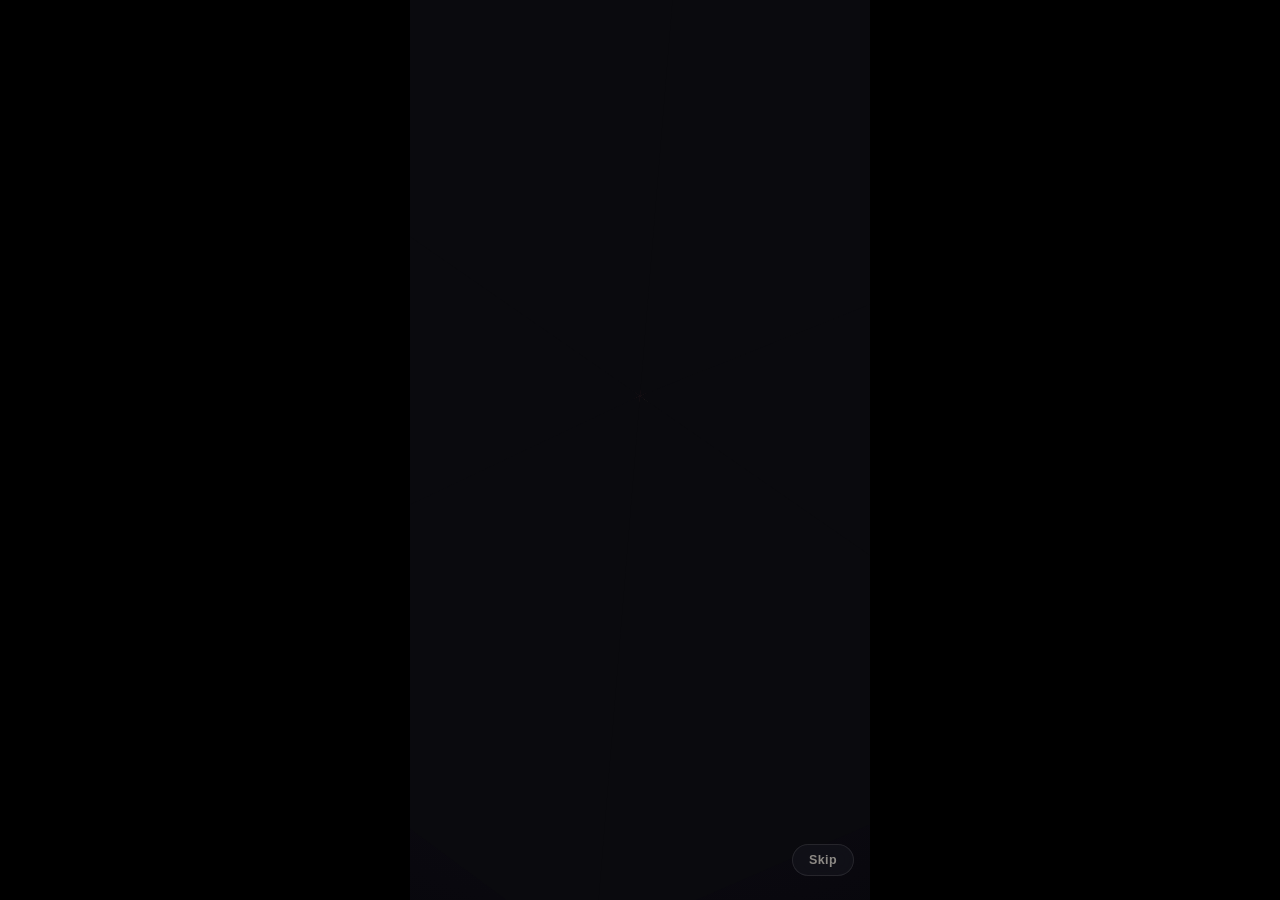
==== commit f1560833: "29 cameras (decade vintage + black & white + more beauty), 3D intro animation, NOMO-style UI" ====
--- a/FaceCam-preview.html
+++ b/FaceCam-preview.html
@@ -2,8 +2,8 @@
 <!--
   FaceCam - standalone single-file web preview.
   HTML + CSS + JavaScript in one file: no build, no dependencies, no network.
-  17 cameras (13 vintage film + 4 beauty), photo + video, slow motion, subtitles,
-  manual camera mode. Free, no paywall, no ads.
+  29 cameras (18 vintage film, 3 black & white, 8 beauty), photo + video,
+  slow motion, subtitles, 3D intro, manual mode. Free, no paywall, no ads.
 -->
 
 <html lang="en">
@@ -412,6 +412,18 @@
   padding: 7px 14px; border-radius: 999px; cursor: pointer; margin-left: 4px;
 }
 .viewer-actions { display: flex; gap: 10px; }
+
+/* ---------- 3D intro ---------- */
+#screen-intro { background: #06060a; }
+#intro-canvas { position: absolute; inset: 0; width: 100%; height: 100%; display: block; }
+.skip-btn {
+  position: absolute; right: 16px; bottom: 24px;
+  appearance: none; border: 1px solid var(--line); background: var(--glass);
+  color: var(--muted); font-family: inherit; font-size: 12.5px; font-weight: 700;
+  padding: 8px 16px; border-radius: 999px; cursor: pointer;
+  backdrop-filter: blur(12px); letter-spacing: .4px;
+}
+.skip-btn:active { transform: scale(.96); }
 
 /* ---------- Toast ---------- */
 .toast {
@@ -477,6 +489,12 @@
 <body>
 <div id="app">
 
+  <!-- 3D intro -->
+  <section class="screen" id="screen-intro">
+    <canvas id="intro-canvas"></canvas>
+    <button class="skip-btn" id="intro-skip">Skip</button>
+  </section>
+
   <!-- Splash -->
   <section class="screen" id="screen-splash">
     <div class="splash-inner">
@@ -570,6 +588,7 @@
       <div class="vf-bottom">
         <div class="family-row" id="family-row">
           <button class="fam active" data-group="vintage">Vintage</button>
+          <button class="fam" data-group="bw">B&amp;W</button>
           <button class="fam" data-group="beauty">Beauty</button>
         </div>
 
@@ -706,19 +725,20 @@
 <script>
 /* FaceCam — camera presets.
  *
- * Two families:
- *   group: 'vintage'  the 13 film simulations — grain, leaks, vignette, frames
+ * Three families:
+ *   group: 'vintage'  film simulations — grain, leaks, vignette, frames
+ *   group: 'bw'       black & white — desaturated, silver-grain
  *   group: 'beauty'   clean, iPhone-like enhance — smooth, sharp, natural
  *
- * Vintage presets use: filter, tone, halation, chroma, grain, dust, vignette,
- *                      leak, frame, dateStamp
- * Beauty presets use:  filter, beauty { exposure, contrast, sat, warmth,
- *                      smooth, sharpen, glow }
+ * vintage / bw use: filter, tone, halation, chroma, grain, dust, vignette,
+ *                   leak, frame, dateStamp
+ * beauty uses:      filter, beauty { exposure, contrast, sat, warmth,
+ *                   smooth, sharpen, glow }
  */
 const CAMERAS = [
-  /* ------------------------------------------------------------------ *
-   * BEAUTY — clean, natural, iPhone-like
-   * ------------------------------------------------------------------ */
+  /* ================================================================== *
+   * BEAUTY — clean, natural, phone-camera enhance
+   * ================================================================== */
   {
     id: 'beauty_natural', name: 'Natural', tag: 'Clean & true', group: 'beauty',
     desc: 'Balanced, true-to-life enhance. Soft skin, crisp detail, no colour shift.',
@@ -747,10 +767,134 @@
     beauty: { exposure: 0.050, contrast: 1.10, sat: 1.06, warmth: 0.030, smooth: 1.00, sharpen: 1.00, glow: 0.48 },
     paid: false, price: 0
   },
-
-  /* ------------------------------------------------------------------ *
-   * VINTAGE — the 13 film simulations
-   * ------------------------------------------------------------------ */
+  {
+    id: 'beauty_soft', name: 'Soft', tag: 'Dreamy', group: 'beauty',
+    desc: 'Dreamy, low-contrast glow with the strongest skin softening.',
+    filter: 'contrast(0.96) saturate(1.02) brightness(1.08)',
+    beauty: { exposure: 0.075, contrast: 0.97, sat: 1.02, warmth: 0.045, smooth: 1.00, sharpen: 0.45, glow: 0.70 },
+    paid: false, price: 0
+  },
+  {
+    id: 'beauty_glow', name: 'Glow', tag: 'Lit from within', group: 'beauty',
+    desc: 'Bright with a strong bloom — that lit-from-within look.',
+    filter: 'contrast(1.03) saturate(1.10) brightness(1.12)',
+    beauty: { exposure: 0.120, contrast: 1.04, sat: 1.10, warmth: 0.030, smooth: 0.84, sharpen: 0.55, glow: 0.85 },
+    paid: false, price: 0
+  },
+  {
+    id: 'beauty_radiance', name: 'Radiance', tag: 'Crisp & clear', group: 'beauty',
+    desc: 'Crisp, clear, bright skin with sharp detail throughout.',
+    filter: 'contrast(1.10) saturate(1.08) brightness(1.06)',
+    beauty: { exposure: 0.060, contrast: 1.12, sat: 1.08, warmth: 0.020, smooth: 0.74, sharpen: 1.00, glow: 0.34 },
+    paid: false, price: 0
+  },
+  {
+    id: 'beauty_matte', name: 'Matte', tag: 'Soft matte', group: 'beauty',
+    desc: 'Lifted blacks and a matte finish, with natural, even skin.',
+    filter: 'contrast(0.98) saturate(1.04) brightness(1.05)',
+    beauty: { exposure: 0.085, contrast: 0.99, sat: 1.04, warmth: 0.035, smooth: 0.88, sharpen: 0.62, glow: 0.38 },
+    paid: false, price: 0
+  },
+
+  /* ================================================================== *
+   * BLACK & WHITE
+   * ================================================================== */
+  {
+    id: 'bw_classic', name: 'B&W Classic', tag: 'Silver grey', group: 'bw',
+    desc: 'Balanced silver-grey monochrome with medium contrast.',
+    filter: 'grayscale(1) contrast(1.06) brightness(1.02)',
+    tone: { lift: 0.015, gamma: 1.04, gain: 1.01, warmth: 0, sat: 0 },
+    halation: 0.30, chroma: 0,
+    grain: 0.34, dust: 0.20, vignette: 0.34, leak: 0.10,
+    leakColors: ['#dddddd', '#bbbbbb'],
+    frame: { style: 'thin', color: '#f2f2f2' }, dateStamp: false,
+    paid: false, price: 0
+  },
+  {
+    id: 'bw_high', name: 'B&W Contrast', tag: 'Deep blacks', group: 'bw',
+    desc: 'High-contrast monochrome. Punchy blacks, bright whites.',
+    filter: 'grayscale(1) contrast(1.35) brightness(1.00)',
+    tone: { lift: -0.045, gamma: 1.22, gain: 1.02, warmth: 0, sat: 0 },
+    halation: 0.22, chroma: 0,
+    grain: 0.46, dust: 0.26, vignette: 0.48, leak: 0.08,
+    leakColors: ['#ffffff', '#cccccc'],
+    frame: { style: 'thick', color: '#ffffff' }, dateStamp: false,
+    paid: false, price: 0
+  },
+  {
+    id: 'bw_warm', name: 'B&W Sepia', tag: 'Warm tone', group: 'bw',
+    desc: 'Warm sepia-toned monochrome — an old print look.',
+    filter: 'grayscale(1) sepia(0.55) contrast(1.02) brightness(1.04)',
+    tone: { lift: 0.045, gamma: 1.00, gain: 1.03, warmth: 0.075, sat: 0.18 },
+    halation: 0.42, chroma: 0.10,
+    grain: 0.40, dust: 0.30, vignette: 0.44, leak: 0.20,
+    leakColors: ['#e8c9a0', '#d9b183'],
+    frame: { style: 'thin', color: '#f4ead9' }, dateStamp: true,
+    paid: false, price: 0
+  },
+
+  /* ================================================================== *
+   * VINTAGE — decades
+   * ================================================================== */
+  {
+    id: 'vintage_50s', name: '50s Kodachrome', tag: '1950s', group: 'vintage',
+    desc: 'Warm, muted 1950s Kodachrome. Low contrast, heavy grain.',
+    filter: 'sepia(0.22) saturate(0.88) contrast(0.92) brightness(1.04)',
+    tone: { lift: 0.045, gamma: 0.94, gain: 1.03, warmth: 0.065, sat: 0.92 },
+    halation: 0.45, chroma: 0.22,
+    grain: 0.62, dust: 0.42, vignette: 0.42, leak: 0.30,
+    leakColors: ['#e8b17a', '#d99a63'],
+    frame: { style: 'thin', color: '#f0e6d2' }, dateStamp: true,
+    paid: false, price: 0
+  },
+  {
+    id: 'vintage_60s', name: '60s Ektachrome', tag: '1960s', group: 'vintage',
+    desc: 'Cooler, cyan-leaning 1960s slide film. Faded and clean.',
+    filter: 'hue-rotate(8deg) saturate(0.95) contrast(0.96) brightness(1.05)',
+    tone: { lift: 0.055, gamma: 0.97, gain: 1.04, warmth: -0.055, sat: 0.96 },
+    halation: 0.38, chroma: 0.24,
+    grain: 0.44, dust: 0.30, vignette: 0.36, leak: 0.34,
+    leakColors: ['#9fd8e8', '#8fc4dd'],
+    frame: { style: 'thin', color: '#e6f0f2' }, dateStamp: false,
+    paid: false, price: 0
+  },
+  {
+    id: 'vintage_70s', name: '70s Faded', tag: '1970s', group: 'vintage',
+    desc: 'Orange-brown 1970s cast, lifted blacks and big light leaks.',
+    filter: 'sepia(0.40) saturate(1.10) contrast(0.90) brightness(1.06)',
+    tone: { lift: 0.080, gamma: 0.92, gain: 1.06, warmth: 0.120, sat: 1.12 },
+    halation: 0.62, chroma: 0.34,
+    grain: 0.58, dust: 0.46, vignette: 0.44, leak: 0.72,
+    leakColors: ['#ffb257', '#ff8a3d'],
+    frame: { style: 'thin', color: '#f6e7cd' }, dateStamp: true,
+    paid: false, price: 0
+  },
+  {
+    id: 'vintage_80s', name: '80s Punch', tag: '1980s', group: 'vintage',
+    desc: 'Punchy, saturated 1980s colour. High contrast, slight magenta.',
+    filter: 'contrast(1.28) saturate(1.42) hue-rotate(4deg) brightness(1.04)',
+    tone: { lift: -0.015, gamma: 1.14, gain: 1.03, warmth: 0.045, sat: 1.40 },
+    halation: 0.34, chroma: 0.40,
+    grain: 0.34, dust: 0.22, vignette: 0.40, leak: 0.36,
+    leakColors: ['#ff6fae', '#ff9ecb'],
+    frame: { style: 'thin', color: '#ffffff' }, dateStamp: false,
+    paid: false, price: 0
+  },
+  {
+    id: 'vintage_90s', name: '90s Disposable', tag: '1990s', group: 'vintage',
+    desc: '1990s disposable camera: harsh flash, magenta cast, strong vignette.',
+    filter: 'contrast(1.22) saturate(1.20) hue-rotate(10deg) brightness(1.07)',
+    tone: { lift: -0.010, gamma: 1.12, gain: 1.07, warmth: 0.070, sat: 1.22 },
+    halation: 0.50, chroma: 0.62,
+    grain: 0.66, dust: 0.34, vignette: 0.58, leak: 0.24,
+    leakColors: ['#ff77c8', '#ffd0f0'],
+    frame: { style: 'thin', color: '#ffffff' }, dateStamp: true,
+    paid: false, price: 0
+  },
+
+  /* ================================================================== *
+   * VINTAGE — classic film simulations
+   * ================================================================== */
   {
     id: 'nomo_135_b', name: 'FaceCam 135 B', tag: '35mm Classic', group: 'vintage',
     desc: 'Balanced classic 35mm. Soft contrast, warm highlights.',
@@ -1476,7 +1620,7 @@
     if (canvas.width !== sw || canvas.height !== sh) { canvas.width = sw; canvas.height = sh; }
 
     const w = canvas.width, h = canvas.height;
-    const vintage = (preset && preset.group || 'vintage') === 'vintage';
+    const vintage = ((preset && preset.group) || 'vintage') !== 'beauty';
 
     ctx.filter = (preset && preset.filter) || 'none';
     ctx.drawImage(src, 0, 0, w, h);
@@ -1697,6 +1841,202 @@
     bakeSlowMotion, setCaption, getCaption,
     liveSupported, setLiveCaptions
   };
+})();
+
+</script>
+<script>
+/* FaceCam — 3D intro animation.
+ *
+ * Sequence (about 3.2s, tap to skip):
+ *   1. a dotted 3D globe spins up out of the dark
+ *   2. a camera-shutter iris closes over it with a flash  (the "photo click")
+ *   3. the iris opens and the FaceCam wordmark scales in with the tagline
+ *
+ * Pure canvas maths — no 3D library, no assets, no network.
+ */
+const Intro = (() => {
+  let canvas = null, ctx = null, raf = null;
+  let W = 0, H = 0, dpr = 1;
+  let t0 = 0, running = false, finished = false;
+  let onDone = null;
+  const pts = [];
+
+  const SPIN_END = 1250;
+  const IRIS_END = 1600;
+  const TOTAL = 3200;
+
+  function buildPoints() {
+    if (pts.length) return;
+    for (let lat = -80; lat <= 80; lat += 9) {
+      const rr = Math.cos(lat * Math.PI / 180);
+      const y = Math.sin(lat * Math.PI / 180);
+      const n = Math.max(6, Math.round(40 * rr));
+      for (let i = 0; i < n; i++) {
+        const lon = (i / n) * Math.PI * 2;
+        pts.push([Math.cos(lon) * rr, y, Math.sin(lon) * rr]);
+      }
+    }
+  }
+
+  function resize() {
+    dpr = Math.min(2, window.devicePixelRatio || 1);
+    const r = canvas.getBoundingClientRect();
+    W = Math.max(1, Math.round(r.width));
+    H = Math.max(1, Math.round(r.height));
+    canvas.width = Math.round(W * dpr);
+    canvas.height = Math.round(H * dpr);
+    ctx.setTransform(dpr, 0, 0, dpr, 0, 0);
+  }
+
+  function ease(t) { return t < 0 ? 0 : t > 1 ? 1 : t * t * (3 - 2 * t); }
+  const clamp01 = (v) => (v < 0 ? 0 : v > 1 ? 1 : v);
+
+  function draw(now) {
+    const t = now - t0;
+    ctx.clearRect(0, 0, W, H);
+
+    const bg = ctx.createRadialGradient(W / 2, H * 0.44, 0, W / 2, H * 0.44, Math.max(W, H) * 0.75);
+    bg.addColorStop(0, '#1b1226');
+    bg.addColorStop(0.55, '#0c0a12');
+    bg.addColorStop(1, '#06060a');
+    ctx.fillStyle = bg;
+    ctx.fillRect(0, 0, W, H);
+
+    const spin = ease(clamp01(t / SPIN_END));
+    const ang = spin * Math.PI * 1.35;
+    const grow = 0.55 + 0.45 * ease(clamp01(t / 700));
+    const R = Math.min(W, H) * 0.26 * grow;
+    const cx = W / 2;
+    const cy = H * 0.44;
+    const fade = t < IRIS_END ? 1 : 1 - clamp01((t - IRIS_END) / 500);
+
+    if (fade > 0.01) {
+      const halo = ctx.createRadialGradient(cx, cy, R * 0.6, cx, cy, R * 1.9);
+      halo.addColorStop(0, 'rgba(255,122,61,0.20)');
+      halo.addColorStop(1, 'rgba(255,122,61,0)');
+      ctx.fillStyle = halo;
+      ctx.fillRect(0, 0, W, H);
+
+      for (let i = 0; i < pts.length; i++) {
+        const p = pts[i];
+        const x = p[0] * Math.cos(ang) - p[2] * Math.sin(ang);
+        const z = p[0] * Math.sin(ang) + p[2] * Math.cos(ang);
+        const y = p[1];
+        const persp = 1 / (1.9 - z * 0.55);
+        const sx = cx + x * R * persp * 1.9;
+        const sy = cy + y * R * persp * 1.9;
+        const depth = (z + 1) / 2;
+        ctx.globalAlpha = fade * (0.16 + 0.84 * depth);
+        const size = 0.9 + 1.9 * depth;
+        ctx.fillStyle = depth > 0.72 ? '#ffd9b0' : '#ff8a4d';
+        ctx.beginPath();
+        ctx.arc(sx, sy, size, 0, Math.PI * 2);
+        ctx.fill();
+      }
+      ctx.globalAlpha = 1;
+    }
+
+    if (t > SPIN_END - 150) {
+      const c = clamp01((t - (SPIN_END - 150)) / (IRIS_END - SPIN_END + 150));
+      const close = c < 0.5 ? ease(c / 0.5) : 1 - ease((c - 0.5) / 0.5);
+      const maxR = Math.hypot(W, H) * 0.62;
+      const openR = maxR * (1 - close);
+      if (close > 0.02) {
+        ctx.save();
+        ctx.translate(cx, cy);
+        ctx.fillStyle = '#0a0a0e';
+        for (let i = 0; i < 6; i++) {
+          ctx.save();
+          ctx.rotate((i / 6) * Math.PI * 2 + close * 0.5);
+          ctx.beginPath();
+          ctx.moveTo(0, 0);
+          ctx.lineTo(openR, -openR * 0.62);
+          ctx.lineTo(openR, openR * 0.62);
+          ctx.closePath();
+          ctx.fill();
+          ctx.restore();
+        }
+        ctx.restore();
+      }
+      const ft = clamp01(1 - Math.abs(t - (IRIS_END - 120)) / 220);
+      if (ft > 0) {
+        ctx.fillStyle = 'rgba(255,255,255,' + (ft * 0.85).toFixed(3) + ')';
+        ctx.fillRect(0, 0, W, H);
+      }
+    }
+
+    const wt = clamp01((t - (IRIS_END + 180)) / 900);
+    if (wt > 0) {
+      const e = ease(wt);
+      ctx.save();
+      ctx.translate(W / 2, H * 0.62);
+      ctx.scale(0.82 + 0.18 * e, 0.82 + 0.18 * e);
+      ctx.globalAlpha = e;
+      const size = Math.min(W * 0.17, 62);
+      ctx.font = '800 ' + size + 'px -apple-system, BlinkMacSystemFont, "Segoe UI", Roboto, Arial, sans-serif';
+      ctx.textAlign = 'center';
+      ctx.textBaseline = 'middle';
+      const grad = ctx.createLinearGradient(-W * 0.3, 0, W * 0.3, 0);
+      grad.addColorStop(0, '#ffb26b');
+      grad.addColorStop(1, '#ff4d8d');
+      ctx.fillStyle = grad;
+      ctx.fillText('FaceCam', 0, 0);
+
+      const tag = clamp01((t - (IRIS_END + 700)) / 700);
+      if (tag > 0) {
+        ctx.globalAlpha = ease(tag) * 0.85;
+        ctx.font = '600 ' + Math.round(size * 0.26) + 'px -apple-system, "Segoe UI", Roboto, Arial, sans-serif';
+        ctx.fillStyle = '#8d8a85';
+        ctx.fillText('VINTAGE  \u00B7  B&W  \u00B7  BEAUTY  \u00B7  VIDEO', 0, size * 1.05);
+      }
+      ctx.restore();
+    }
+
+    if (t >= TOTAL && !finished) {
+      finished = true;
+      running = false;
+      if (onDone) onDone();
+      return;
+    }
+    if (running) raf = requestAnimationFrame(loop);
+  }
+
+  function loop(now) { draw(now); }
+
+  function start(done) {
+    canvas = document.getElementById('intro-canvas');
+    if (!canvas) { if (done) done(); return; }
+    ctx = canvas.getContext('2d');
+    buildPoints();
+    resize();
+    onDone = done;
+    finished = false;
+    running = true;
+    t0 = performance.now();
+    draw(t0);
+    raf = requestAnimationFrame(loop);
+
+    canvas.addEventListener('click', skip, { once: true });
+    canvas.addEventListener('touchstart', skip, { once: true });
+    // safety: never let a throttled/paused tab trap the user on the intro
+    setTimeout(skip, 6000);
+  }
+
+  function skip() {
+    if (finished) return;
+    finished = true;
+    running = false;
+    if (raf) cancelAnimationFrame(raf);
+    if (onDone) onDone();
+  }
+
+  function stop() {
+    running = false;
+    if (raf) cancelAnimationFrame(raf);
+    raf = null;
+  }
+
+  return { start, skip, stop };
 })();
 
 </script>
@@ -2233,7 +2573,7 @@
     const cam = cameraById(state.cameraId);
     $('#video').style.filter = cam.filter;
     $('#demo-canvas').style.filter = cam.filter;
-    const vintage = groupOf(cam) === 'vintage';
+    const vintage = groupOf(cam) !== 'beauty';
     $('#live-vignette').style.opacity = vintage ? Math.min(0.85, (cam.vignette || 0) * 0.8).toFixed(2) : '0';
     const f = $('#live-frame');
     f.className = 'live-frame ' + (vintage && cam.frame ? cam.frame.style : '');
@@ -2678,9 +3018,9 @@
     $('#set-branding').checked = s.branding !== false;
     const sel = $('#set-default');
     sel.innerHTML = '';
-    ['beauty', 'vintage'].forEach(g => {
+    ['beauty', 'bw', 'vintage'].forEach(g => {
       const og = document.createElement('optgroup');
-      og.label = g === 'beauty' ? 'Beauty' : 'Vintage';
+      og.label = g === 'beauty' ? 'Beauty' : (g === 'bw' ? 'Black & White' : 'Vintage');
       CAMERAS.filter(c => groupOf(c) === g).forEach(c => {
         const o = document.createElement('option');
         o.value = c.id; o.textContent = c.name;
@@ -2845,6 +3185,7 @@
 
     $('#fallback-demo').addEventListener('click', startDemo);
     $('#fallback-pick').addEventListener('click', () => $('#import-input').click());
+    $('#intro-skip').addEventListener('click', () => Intro.skip());
 
     document.addEventListener('keydown', e => {
       const onVF = document.body.dataset.screen === 'screen-viewfinder';
@@ -2881,11 +3222,17 @@
     renderStrip();
     setMode('photo');
     renderMiniThumb();
-    show('screen-splash');
-    setTimeout(() => {
-      if (store.seen()) { show('screen-viewfinder'); startCamera().then(applyLiveLook); }
-      else show('screen-onboarding');
-    }, 1400);
+    show('screen-intro');
+    Intro.start(afterIntro);
+  }
+
+  function afterIntro() {
+    if (store.seen()) {
+      show('screen-viewfinder');
+      startCamera().then(applyLiveLook);
+    } else {
+      show('screen-onboarding');
+    }
   }
 
   if (document.readyState === 'loading') document.addEventListener('DOMContentLoaded', boot);
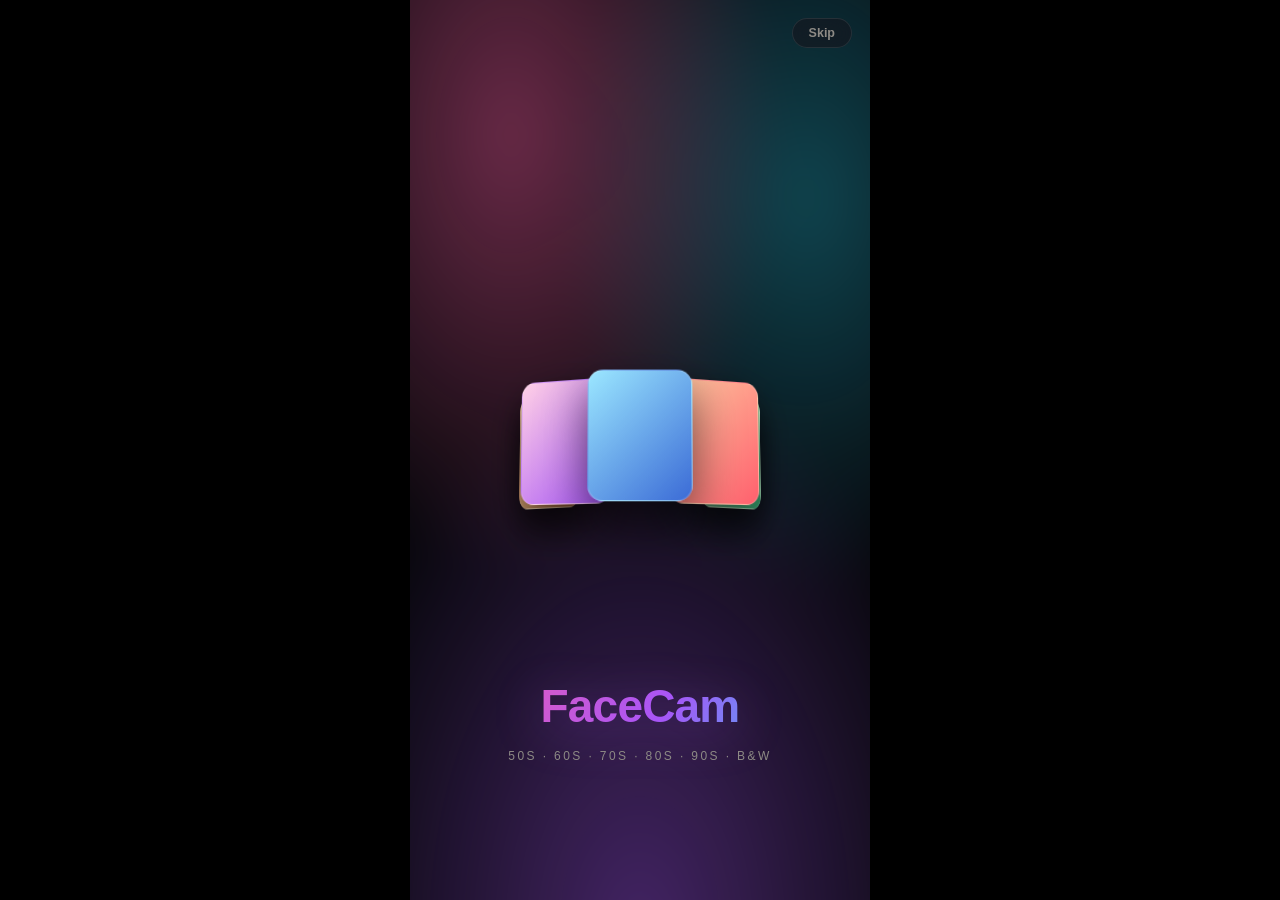
==== commit cfb85644: "Add decade + B&W vintage looks, more beauty looks, 3D intro and Chinese-app UI Web + Android: - 6 ne" ====
--- a/FaceCam-preview.html
+++ b/FaceCam-preview.html
@@ -2,10 +2,10 @@
 <!--
   FaceCam - standalone single-file web preview.
   HTML + CSS + JavaScript in one file: no build, no dependencies, no network.
-  29 cameras (18 vintage film, 3 black & white, 8 beauty), photo + video,
-  slow motion, subtitles, 3D intro, manual mode. Free, no paywall, no ads.
+  19 vintage film cameras (incl. 1950s-1990s decade looks + B&W) and 9 beauty
+  cameras, photo + video, slow motion, subtitles, manual camera mode, 3D intro.
+  Free, no paywall, no ads.
 -->
-
 <html lang="en">
 <head>
 <meta charset="utf-8">
@@ -412,18 +412,6 @@
   padding: 7px 14px; border-radius: 999px; cursor: pointer; margin-left: 4px;
 }
 .viewer-actions { display: flex; gap: 10px; }
-
-/* ---------- 3D intro ---------- */
-#screen-intro { background: #06060a; }
-#intro-canvas { position: absolute; inset: 0; width: 100%; height: 100%; display: block; }
-.skip-btn {
-  position: absolute; right: 16px; bottom: 24px;
-  appearance: none; border: 1px solid var(--line); background: var(--glass);
-  color: var(--muted); font-family: inherit; font-size: 12.5px; font-weight: 700;
-  padding: 8px 16px; border-radius: 999px; cursor: pointer;
-  backdrop-filter: blur(12px); letter-spacing: .4px;
-}
-.skip-btn:active { transform: scale(.96); }
 
 /* ---------- Toast ---------- */
 .toast {
@@ -484,24 +472,177 @@
 .pro-note { margin: 0; font-size: 10px; line-height: 1.4; color: #9a978f;
   text-align: center; text-shadow: 0 1px 5px rgba(0,0,0,.85); }
 
+/* ==================================================================== *
+ * FaceCam — "Chinese camera app" UI refresh + 3D intro
+ * ==================================================================== */
+:root {
+  --grad: linear-gradient(120deg, #ff5fa2, #a855f7 55%, #22d3ee);
+  --grad-vintage: linear-gradient(120deg, #ffb347, #ff6a3d 58%, #ff4d8d);
+  --grad-beauty: linear-gradient(120deg, #ff8fc8, #c084fc 55%, #7dd3fc);
+  --grad-active: var(--grad);
+  --glow: 0 10px 30px rgba(168, 85, 247, .34);
+}
+body[data-family="vintage"] { --grad-active: var(--grad-vintage); }
+body[data-family="beauty"]  { --grad-active: var(--grad-beauty); }
+
+#app {
+  background:
+    radial-gradient(120% 60% at 50% -12%, rgba(168,85,247,.20), transparent 62%),
+    radial-gradient(120% 60% at 50% 112%, rgba(34,211,238,.16), transparent 62%),
+    var(--bg);
+}
+
+.btn { border-radius: 16px; }
+.btn.primary { position: relative; overflow: hidden; font-weight: 800; box-shadow: var(--glow); }
+.btn.primary::after {
+  content: ""; position: absolute; inset: 0 0 52% 0; pointer-events: none;
+  background: linear-gradient(rgba(255,255,255,.34), rgba(255,255,255,0));
+}
+
+.icon-btn { border-radius: 16px; }
+.icon-btn.on { background: var(--grad); border-color: transparent; box-shadow: var(--glow); }
+
+.fam.active, .mode-chip.active, .speed.active, .tab.active { box-shadow: 0 8px 22px rgba(168,85,247,.35); }
+.fam.active { background: var(--grad-active); color: #fff; border-color: transparent; }
+.mode-chip.active { background: var(--grad-active); color: #fff; border-color: transparent; }
+.tab.active { background: var(--grad); }
+
+.cam-chip .dot { border-radius: 16px; box-shadow: inset 0 0 0 1px rgba(255,255,255,.16); }
+.cam-chip.active .dot { border-color: transparent; box-shadow: 0 0 0 2px #fff, 0 8px 20px rgba(168,85,247,.45); }
+
+.shutter {
+  background: var(--grad); border-color: rgba(255,255,255,.5);
+  box-shadow: 0 0 0 6px rgba(255,255,255,.06), var(--glow);
+}
+.shutter span { background: #fff; }
+
+.bottom-nav { border-radius: 22px 22px 0 0; }
+.nav-btn.active { color: #fff; }
+.nav-btn.active span {
+  background: var(--grad); -webkit-background-clip: text; background-clip: text; color: transparent;
+  filter: drop-shadow(0 4px 10px rgba(168,85,247,.6));
+}
+
+.shop-card { border-radius: 20px; }
+.shop-card.active { border-color: transparent; box-shadow: 0 0 0 2px rgba(168,85,247,.7), var(--glow); }
+.buy-btn { background: var(--grad); border-radius: 12px; box-shadow: 0 8px 20px rgba(168,85,247,.3); }
+.speed-bake { box-shadow: var(--glow); }
+.tabs { border-radius: 999px; }
+.logo, .intro-wordmark { filter: drop-shadow(0 8px 24px rgba(168,85,247,.35)); }
+
+/* look-intensity slider */
+.intensity-row { display: flex; align-items: center; gap: 10px; padding: 0 8px 10px; }
+.intensity-label { font-size: 10.5px; font-weight: 800; letter-spacing: .8px; color: var(--muted); text-transform: uppercase; }
+.intensity-row input[type="range"] { flex: 1; height: 22px; accent-color: #c084fc; }
+.intensity-val { font-size: 11px; font-weight: 800; color: var(--text); min-width: 42px; text-align: right; }
+
+/* ---------- 3D intro ---------- */
+.intro { align-items: center; justify-content: center; background: #07070b; overflow: hidden; }
+.intro-bg {
+  position: absolute; inset: -20%; pointer-events: none;
+  background:
+    radial-gradient(60% 50% at 30% 25%, rgba(255,95,162,.40), transparent 70%),
+    radial-gradient(55% 45% at 76% 30%, rgba(34,211,238,.30), transparent 70%),
+    radial-gradient(70% 60% at 50% 88%, rgba(168,85,247,.38), transparent 75%);
+  filter: blur(22px);
+}
+.intro.playing .intro-bg { animation: introHue 7s linear infinite; }
+@keyframes introHue { to { filter: blur(22px) hue-rotate(360deg); } }
+
+.intro-stage { position: relative; width: min(82vw, 320px); height: min(50vh, 320px); perspective: 1000px; }
+.intro-gallery {
+  position: absolute; inset: 0; transform-style: preserve-3d; opacity: 0;
+  transform: rotateX(24deg) rotateY(-40deg) translateZ(-120px) scale(.6);
+}
+.intro.playing .intro-gallery { animation: introSpin 3s cubic-bezier(.2,.7,.2,1) forwards; }
+@keyframes introSpin {
+  0%   { transform: rotateX(26deg) rotateY(-46deg) translateZ(-140px) scale(.58); opacity: 0; }
+  16%  { opacity: 1; }
+  62%  { transform: rotateX(10deg) rotateY(14deg) translateZ(24px) scale(1.03); opacity: 1; }
+  100% { transform: rotateX(6deg) rotateY(0deg) translateZ(0) scale(1); opacity: 1; }
+}
+.intro-card {
+  position: absolute; left: 50%; top: 50%; width: 92px; height: 116px;
+  margin: -58px 0 0 -46px; border-radius: 14px;
+  border: 1px solid rgba(255,255,255,.18); box-shadow: 0 18px 40px rgba(0,0,0,.6);
+}
+.intro-card.c1 { background: linear-gradient(135deg,#f4d9a8,#b06a3c); transform: rotateY(-44deg) translateZ(58px) translateX(-72px); }
+.intro-card.c2 { background: linear-gradient(135deg,#ffd0e6,#a855f7); transform: rotateY(-22deg) translateZ(92px) translateX(-38px); }
+.intro-card.c3 { background: linear-gradient(135deg,#9be7ff,#3b6bd6); transform: translateZ(126px); }
+.intro-card.c4 { background: linear-gradient(135deg,#ffc9a0,#ff5f6d); transform: rotateY(22deg) translateZ(92px) translateX(38px); }
+.intro-card.c5 { background: linear-gradient(135deg,#d7ffd0,#2f9e6b); transform: rotateY(44deg) translateZ(58px) translateX(72px); }
+
+.intro-shutter {
+  position: absolute; left: 50%; top: 50%; width: 76px; height: 76px; margin: -38px 0 0 -38px;
+  border-radius: 50%; border: 3px solid rgba(255,255,255,.85);
+  display: flex; align-items: center; justify-content: center; opacity: 0;
+}
+.intro-shutter span { width: 58px; height: 58px; border-radius: 50%; background: #fff; }
+.intro.playing .intro-shutter { animation: introShutter 3s ease forwards; }
+@keyframes introShutter {
+  0%, 40%  { opacity: 0; transform: scale(.6); }
+  48%      { opacity: 1; transform: scale(1); }
+  60%      { opacity: 1; transform: scale(.9); }
+  72%,100% { opacity: 0; transform: scale(1.25); }
+}
+.intro-flash { position: absolute; inset: -40%; background: #fff; opacity: 0; pointer-events: none; }
+.intro.playing .intro-flash { animation: introFlash 3s ease forwards; }
+@keyframes introFlash { 0%, 46% { opacity: 0; } 52% { opacity: .92; } 60%, 100% { opacity: 0; } }
+
+.intro-title { position: absolute; left: 0; right: 0; bottom: 15%; text-align: center; }
+.intro-wordmark {
+  font-size: 46px; font-weight: 800; letter-spacing: -.8px;
+  background: var(--grad); -webkit-background-clip: text; background-clip: text; color: transparent;
+  opacity: 0; transform: translateY(18px) scale(.9);
+}
+.intro-sub {
+  color: var(--muted); margin-top: 8px; font-size: 12px; letter-spacing: 2.4px;
+  text-transform: uppercase; opacity: 0; transform: translateY(12px);
+}
+.intro.playing .intro-wordmark { animation: introRise .7s 1.55s cubic-bezier(.2,.8,.2,1) forwards; }
+.intro.playing .intro-sub { animation: introRise .7s 1.78s cubic-bezier(.2,.8,.2,1) forwards; }
+@keyframes introRise { to { opacity: 1; transform: none; } }
+
+.intro-skip {
+  position: absolute; top: 18px; right: 18px; appearance: none;
+  border: 1px solid var(--line); background: var(--glass); color: var(--muted);
+  font-family: inherit; font-size: 12.5px; font-weight: 700;
+  padding: 7px 16px; border-radius: 999px; cursor: pointer; backdrop-filter: blur(10px);
+}
+
+@media (prefers-reduced-motion: reduce) {
+  .intro.playing .intro-gallery,
+  .intro.playing .intro-shutter,
+  .intro.playing .intro-flash,
+  .intro.playing .intro-bg { animation: none; }
+  .intro-gallery { opacity: 1; transform: none; }
+  .intro-wordmark, .intro-sub { opacity: 1; transform: none; }
+}
+
 </style>
 </head>
 <body>
 <div id="app">
 
-  <!-- 3D intro -->
-  <section class="screen" id="screen-intro">
-    <canvas id="intro-canvas"></canvas>
-    <button class="skip-btn" id="intro-skip">Skip</button>
-  </section>
-
-  <!-- Splash -->
-  <section class="screen" id="screen-splash">
-    <div class="splash-inner">
-      <div class="logo">FaceCam</div>
-      <div class="logo-sub">Vintage. Beauty. Video.</div>
-      <div class="film-strip"></div>
+  <!-- 3D Intro -->
+  <section class="screen intro" id="screen-intro">
+    <div class="intro-bg"></div>
+    <div class="intro-stage">
+      <div class="intro-gallery" id="intro-gallery">
+        <div class="intro-card c1"></div>
+        <div class="intro-card c2"></div>
+        <div class="intro-card c3"></div>
+        <div class="intro-card c4"></div>
+        <div class="intro-card c5"></div>
+      </div>
+      <div class="intro-shutter"><span></span></div>
+      <div class="intro-flash"></div>
     </div>
+    <div class="intro-title">
+      <div class="intro-wordmark">FaceCam</div>
+      <div class="intro-sub">50s &middot; 60s &middot; 70s &middot; 80s &middot; 90s &middot; B&amp;W</div>
+    </div>
+    <button class="intro-skip" id="intro-skip">Skip</button>
   </section>
 
   <!-- Onboarding -->
@@ -510,10 +651,10 @@
       <div class="logo small">FaceCam</div>
       <p class="onb-lead">Reels, selfies aur photos ke liye ek hi camera — vintage film looks, clean beauty, video, slow motion aur subtitles.</p>
       <ul class="onb-list">
-        <li>13 vintage film + 4 beauty cameras</li>
+        <li>Decade looks — 50s, 60s, 70s, 80s, 90s &amp; B&amp;W</li>
+        <li>19 vintage film + 9 beauty cameras</li>
         <li>Video recording, look baked in</li>
-        <li>Slow motion 0.5x / 0.25x</li>
-        <li>Subtitles aur live captions</li>
+        <li>Slow motion 0.5x / 0.25x + subtitles</li>
         <li>100% free, no ads, offline</li>
       </ul>
       <button class="btn primary" id="btn-onboard">Enable camera &amp; start</button>
@@ -588,11 +729,17 @@
       <div class="vf-bottom">
         <div class="family-row" id="family-row">
           <button class="fam active" data-group="vintage">Vintage</button>
-          <button class="fam" data-group="bw">B&amp;W</button>
           <button class="fam" data-group="beauty">Beauty</button>
         </div>
 
         <div class="cam-strip" id="cam-strip"></div>
+
+        <div class="intensity-row" id="intensity-row">
+          <span class="intensity-label">Look</span>
+          <input type="range" id="intensity" min="0.4" max="1.6" step="0.05" value="1"
+                 aria-label="Look intensity">
+          <span class="intensity-val" id="intensity-val">100%</span>
+        </div>
 
         <div class="mode-row" id="mode-row">
           <button class="mode-chip active" data-mode="photo">Photo</button>
@@ -725,20 +872,20 @@
 <script>
 /* FaceCam — camera presets.
  *
- * Three families:
- *   group: 'vintage'  film simulations — grain, leaks, vignette, frames
- *   group: 'bw'       black & white — desaturated, silver-grain
- *   group: 'beauty'   clean, iPhone-like enhance — smooth, sharp, natural
+ * Two families:
+ *   group: 'vintage'  film simulations — grain, leaks, vignette, frames.
+ *                     Includes the decade looks (1950s…1990s) and B&W.
+ *   group: 'beauty'   clean, iPhone-like enhance — smooth, sharp, natural.
  *
- * vintage / bw use: filter, tone, halation, chroma, grain, dust, vignette,
- *                   leak, frame, dateStamp
- * beauty uses:      filter, beauty { exposure, contrast, sat, warmth,
- *                   smooth, sharpen, glow }
+ * Vintage presets use: filter, tone, halation, chroma, grain, dust, vignette,
+ *                      leak, frame, dateStamp
+ * Beauty presets use:  filter, beauty { exposure, contrast, sat, warmth,
+ *                      smooth, sharpen, glow }
  */
 const CAMERAS = [
-  /* ================================================================== *
-   * BEAUTY — clean, natural, phone-camera enhance
-   * ================================================================== */
+  /* ------------------------------------------------------------------ *
+   * BEAUTY — clean, natural, iPhone-like
+   * ------------------------------------------------------------------ */
   {
     id: 'beauty_natural', name: 'Natural', tag: 'Clean & true', group: 'beauty',
     desc: 'Balanced, true-to-life enhance. Soft skin, crisp detail, no colour shift.',
@@ -768,133 +915,44 @@
     paid: false, price: 0
   },
   {
-    id: 'beauty_soft', name: 'Soft', tag: 'Dreamy', group: 'beauty',
-    desc: 'Dreamy, low-contrast glow with the strongest skin softening.',
-    filter: 'contrast(0.96) saturate(1.02) brightness(1.08)',
-    beauty: { exposure: 0.075, contrast: 0.97, sat: 1.02, warmth: 0.045, smooth: 1.00, sharpen: 0.45, glow: 0.70 },
+    id: 'beauty_soft', name: 'Soft Glam', tag: 'Dreamy skin', group: 'beauty',
+    desc: 'Heavy, silky skin smoothing with a strong soft-glow — a glamour look.',
+    filter: 'contrast(1.03) saturate(1.06) brightness(1.07)',
+    beauty: { exposure: 0.075, contrast: 1.05, sat: 1.09, warmth: 0.060, smooth: 1.15, sharpen: 0.55, glow: 0.72 },
     paid: false, price: 0
   },
   {
-    id: 'beauty_glow', name: 'Glow', tag: 'Lit from within', group: 'beauty',
-    desc: 'Bright with a strong bloom — that lit-from-within look.',
-    filter: 'contrast(1.03) saturate(1.10) brightness(1.12)',
-    beauty: { exposure: 0.120, contrast: 1.04, sat: 1.10, warmth: 0.030, smooth: 0.84, sharpen: 0.55, glow: 0.85 },
+    id: 'beauty_vivid', name: 'Vivid Pop', tag: 'Punchy colour', group: 'beauty',
+    desc: 'Bright, saturated and crisp — colours that jump off the screen.',
+    filter: 'contrast(1.12) saturate(1.26) brightness(1.05)',
+    beauty: { exposure: 0.050, contrast: 1.16, sat: 1.32, warmth: 0.020, smooth: 0.80, sharpen: 0.98, glow: 0.34 },
     paid: false, price: 0
   },
   {
-    id: 'beauty_radiance', name: 'Radiance', tag: 'Crisp & clear', group: 'beauty',
-    desc: 'Crisp, clear, bright skin with sharp detail throughout.',
-    filter: 'contrast(1.10) saturate(1.08) brightness(1.06)',
-    beauty: { exposure: 0.060, contrast: 1.12, sat: 1.08, warmth: 0.020, smooth: 0.74, sharpen: 1.00, glow: 0.34 },
+    id: 'beauty_cool', name: 'Cool Clean', tag: 'Crisp & cool', group: 'beauty',
+    desc: 'A cool white balance with clean, sharp detail. Modern and airy.',
+    filter: 'contrast(1.06) saturate(1.02) brightness(1.06) hue-rotate(-3deg)',
+    beauty: { exposure: 0.080, contrast: 1.09, sat: 1.00, warmth: -0.050, smooth: 0.85, sharpen: 0.82, glow: 0.34 },
     paid: false, price: 0
   },
   {
-    id: 'beauty_matte', name: 'Matte', tag: 'Soft matte', group: 'beauty',
-    desc: 'Lifted blacks and a matte finish, with natural, even skin.',
-    filter: 'contrast(0.98) saturate(1.04) brightness(1.05)',
-    beauty: { exposure: 0.085, contrast: 0.99, sat: 1.04, warmth: 0.035, smooth: 0.88, sharpen: 0.62, glow: 0.38 },
-    paid: false, price: 0
-  },
-
-  /* ================================================================== *
-   * BLACK & WHITE
-   * ================================================================== */
-  {
-    id: 'bw_classic', name: 'B&W Classic', tag: 'Silver grey', group: 'bw',
-    desc: 'Balanced silver-grey monochrome with medium contrast.',
-    filter: 'grayscale(1) contrast(1.06) brightness(1.02)',
-    tone: { lift: 0.015, gamma: 1.04, gain: 1.01, warmth: 0, sat: 0 },
-    halation: 0.30, chroma: 0,
-    grain: 0.34, dust: 0.20, vignette: 0.34, leak: 0.10,
-    leakColors: ['#dddddd', '#bbbbbb'],
-    frame: { style: 'thin', color: '#f2f2f2' }, dateStamp: false,
+    id: 'beauty_golden', name: 'Golden Hour', tag: 'Sunset glow', group: 'beauty',
+    desc: 'Warm golden light with a rich highlight glow — the hour before dusk.',
+    filter: 'sepia(0.12) saturate(1.13) brightness(1.06)',
+    beauty: { exposure: 0.090, contrast: 1.05, sat: 1.15, warmth: 0.120, smooth: 0.95, sharpen: 0.70, glow: 0.78 },
     paid: false, price: 0
   },
   {
-    id: 'bw_high', name: 'B&W Contrast', tag: 'Deep blacks', group: 'bw',
-    desc: 'High-contrast monochrome. Punchy blacks, bright whites.',
-    filter: 'grayscale(1) contrast(1.35) brightness(1.00)',
-    tone: { lift: -0.045, gamma: 1.22, gain: 1.02, warmth: 0, sat: 0 },
-    halation: 0.22, chroma: 0,
-    grain: 0.46, dust: 0.26, vignette: 0.48, leak: 0.08,
-    leakColors: ['#ffffff', '#cccccc'],
-    frame: { style: 'thick', color: '#ffffff' }, dateStamp: false,
+    id: 'beauty_mono', name: 'Mono Beauty', tag: 'Clean B&W', group: 'beauty', bw: true,
+    desc: 'A clean black-and-white beauty look: smooth skin, crisp detail, no colour.',
+    filter: 'grayscale(1) contrast(1.08) brightness(1.06)',
+    beauty: { exposure: 0.080, contrast: 1.12, sat: 0.0, warmth: 0.0, smooth: 0.95, sharpen: 0.86, glow: 0.46 },
     paid: false, price: 0
   },
-  {
-    id: 'bw_warm', name: 'B&W Sepia', tag: 'Warm tone', group: 'bw',
-    desc: 'Warm sepia-toned monochrome — an old print look.',
-    filter: 'grayscale(1) sepia(0.55) contrast(1.02) brightness(1.04)',
-    tone: { lift: 0.045, gamma: 1.00, gain: 1.03, warmth: 0.075, sat: 0.18 },
-    halation: 0.42, chroma: 0.10,
-    grain: 0.40, dust: 0.30, vignette: 0.44, leak: 0.20,
-    leakColors: ['#e8c9a0', '#d9b183'],
-    frame: { style: 'thin', color: '#f4ead9' }, dateStamp: true,
-    paid: false, price: 0
-  },
-
-  /* ================================================================== *
-   * VINTAGE — decades
-   * ================================================================== */
-  {
-    id: 'vintage_50s', name: '50s Kodachrome', tag: '1950s', group: 'vintage',
-    desc: 'Warm, muted 1950s Kodachrome. Low contrast, heavy grain.',
-    filter: 'sepia(0.22) saturate(0.88) contrast(0.92) brightness(1.04)',
-    tone: { lift: 0.045, gamma: 0.94, gain: 1.03, warmth: 0.065, sat: 0.92 },
-    halation: 0.45, chroma: 0.22,
-    grain: 0.62, dust: 0.42, vignette: 0.42, leak: 0.30,
-    leakColors: ['#e8b17a', '#d99a63'],
-    frame: { style: 'thin', color: '#f0e6d2' }, dateStamp: true,
-    paid: false, price: 0
-  },
-  {
-    id: 'vintage_60s', name: '60s Ektachrome', tag: '1960s', group: 'vintage',
-    desc: 'Cooler, cyan-leaning 1960s slide film. Faded and clean.',
-    filter: 'hue-rotate(8deg) saturate(0.95) contrast(0.96) brightness(1.05)',
-    tone: { lift: 0.055, gamma: 0.97, gain: 1.04, warmth: -0.055, sat: 0.96 },
-    halation: 0.38, chroma: 0.24,
-    grain: 0.44, dust: 0.30, vignette: 0.36, leak: 0.34,
-    leakColors: ['#9fd8e8', '#8fc4dd'],
-    frame: { style: 'thin', color: '#e6f0f2' }, dateStamp: false,
-    paid: false, price: 0
-  },
-  {
-    id: 'vintage_70s', name: '70s Faded', tag: '1970s', group: 'vintage',
-    desc: 'Orange-brown 1970s cast, lifted blacks and big light leaks.',
-    filter: 'sepia(0.40) saturate(1.10) contrast(0.90) brightness(1.06)',
-    tone: { lift: 0.080, gamma: 0.92, gain: 1.06, warmth: 0.120, sat: 1.12 },
-    halation: 0.62, chroma: 0.34,
-    grain: 0.58, dust: 0.46, vignette: 0.44, leak: 0.72,
-    leakColors: ['#ffb257', '#ff8a3d'],
-    frame: { style: 'thin', color: '#f6e7cd' }, dateStamp: true,
-    paid: false, price: 0
-  },
-  {
-    id: 'vintage_80s', name: '80s Punch', tag: '1980s', group: 'vintage',
-    desc: 'Punchy, saturated 1980s colour. High contrast, slight magenta.',
-    filter: 'contrast(1.28) saturate(1.42) hue-rotate(4deg) brightness(1.04)',
-    tone: { lift: -0.015, gamma: 1.14, gain: 1.03, warmth: 0.045, sat: 1.40 },
-    halation: 0.34, chroma: 0.40,
-    grain: 0.34, dust: 0.22, vignette: 0.40, leak: 0.36,
-    leakColors: ['#ff6fae', '#ff9ecb'],
-    frame: { style: 'thin', color: '#ffffff' }, dateStamp: false,
-    paid: false, price: 0
-  },
-  {
-    id: 'vintage_90s', name: '90s Disposable', tag: '1990s', group: 'vintage',
-    desc: '1990s disposable camera: harsh flash, magenta cast, strong vignette.',
-    filter: 'contrast(1.22) saturate(1.20) hue-rotate(10deg) brightness(1.07)',
-    tone: { lift: -0.010, gamma: 1.12, gain: 1.07, warmth: 0.070, sat: 1.22 },
-    halation: 0.50, chroma: 0.62,
-    grain: 0.66, dust: 0.34, vignette: 0.58, leak: 0.24,
-    leakColors: ['#ff77c8', '#ffd0f0'],
-    frame: { style: 'thin', color: '#ffffff' }, dateStamp: true,
-    paid: false, price: 0
-  },
-
-  /* ================================================================== *
-   * VINTAGE — classic film simulations
-   * ================================================================== */
+
+  /* ------------------------------------------------------------------ *
+   * VINTAGE — film simulations
+   * ------------------------------------------------------------------ */
   {
     id: 'nomo_135_b', name: 'FaceCam 135 B', tag: '35mm Classic', group: 'vintage',
     desc: 'Balanced classic 35mm. Soft contrast, warm highlights.',
@@ -1038,6 +1096,91 @@
     leakColors: ['#8fd8ff', '#c6f0ff'],
     frame: { style: 'thin', color: '#eaf6ff' }, dateStamp: false,
     paid: false, price: 0
+  },
+
+  /* ------------------------------------------------------------------ *
+   * VINTAGE — DECADE LOOKS  (50s · 60s · 70s · 80s · 90s)
+   * ------------------------------------------------------------------ */
+  {
+    id: 'decade_50s', name: '1950s', tag: 'Sepia Cinema', group: 'vintage', era: '50s',
+    desc: 'Soft, faded sepia with deep corners — a hand-tinted 1950s print.',
+    filter: 'sepia(0.55) contrast(0.92) saturate(0.82) brightness(1.04)',
+    tone: { lift: 0.06, gamma: 0.94, gain: 1.03, warmth: 0.10, sat: 0.58 },
+    halation: 0.50, chroma: 0.10,
+    grain: 0.50, dust: 0.30, vignette: 0.56, leak: 0.34,
+    leakColors: ['#f3c98b', '#d9a05b'],
+    frame: { style: 'thin', color: '#efe3c8' }, dateStamp: false,
+    paid: false, price: 0
+  },
+  {
+    id: 'decade_60s', name: '1960s', tag: 'Kodachrome', group: 'vintage', era: '60s',
+    desc: 'Vivid, saturated Kodachrome warmth with a gentle vintage fade.',
+    filter: 'saturate(1.26) contrast(1.06) sepia(0.14) brightness(1.03)',
+    tone: { lift: 0.03, gamma: 1.02, gain: 1.03, warmth: 0.06, sat: 1.26 },
+    halation: 0.45, chroma: 0.20,
+    grain: 0.34, dust: 0.20, vignette: 0.36, leak: 0.30,
+    leakColors: ['#ffcf7a', '#ff9d5c'],
+    frame: { style: 'thin', color: '#f7edda' }, dateStamp: true,
+    paid: false, price: 0
+  },
+  {
+    id: 'decade_70s', name: '1970s', tag: 'Warm Fade', group: 'vintage', era: '70s',
+    desc: 'Warm brown-orange cast, lifted blacks and heavy grain. Pure 70s.',
+    filter: 'sepia(0.32) saturate(1.10) contrast(0.94) brightness(1.05)',
+    tone: { lift: 0.075, gamma: 0.95, gain: 1.04, warmth: 0.12, sat: 1.06 },
+    halation: 0.60, chroma: 0.28,
+    grain: 0.56, dust: 0.36, vignette: 0.42, leak: 0.50,
+    leakColors: ['#ff9a3c', '#ffcf6b'],
+    frame: { style: 'thin', color: '#f2e2c4' }, dateStamp: true,
+    paid: false, price: 0
+  },
+  {
+    id: 'decade_80s', name: '1980s', tag: 'Neon VHS', group: 'vintage', era: '80s',
+    desc: 'Magenta-and-cyan neon with a VHS glow and blotchy chroma noise.',
+    filter: 'contrast(1.14) saturate(1.35) hue-rotate(-10deg) brightness(1.04)',
+    tone: { lift: 0.0, gamma: 1.08, gain: 1.04, warmth: 0.04, sat: 1.30 },
+    halation: 0.70, chroma: 0.55,
+    grain: 0.50, dust: 0.22, vignette: 0.38, leak: 0.40,
+    leakColors: ['#ff4fd8', '#4fd8ff'],
+    frame: { style: 'thin', color: '#ffffff' }, dateStamp: true,
+    paid: false, price: 0
+  },
+  {
+    id: 'decade_90s', name: '1990s', tag: 'Point & Shoot', group: 'vintage', era: '90s',
+    desc: 'Cool, contrasty compact-camera colour with a slight modern fade.',
+    filter: 'contrast(1.12) saturate(1.05) hue-rotate(-4deg) brightness(1.00)',
+    tone: { lift: -0.01, gamma: 1.08, gain: 1.00, warmth: -0.03, sat: 1.02 },
+    halation: 0.30, chroma: 0.18,
+    grain: 0.34, dust: 0.18, vignette: 0.34, leak: 0.20,
+    leakColors: ['#9fd3ff', '#ffd0a0'],
+    frame: { style: 'thin', color: '#f0f0f0' }, dateStamp: true,
+    paid: false, price: 0
+  },
+
+  /* ------------------------------------------------------------------ *
+   * VINTAGE — BLACK & WHITE
+   * ------------------------------------------------------------------ */
+  {
+    id: 'mono_bw', name: 'B&W Classic', tag: 'Black & White', group: 'vintage', bw: true,
+    desc: 'Classic black-and-white film: full tonal range, grain and a soft vignette.',
+    filter: 'grayscale(1) contrast(1.08) brightness(1.02)',
+    tone: { lift: 0.01, gamma: 1.05, gain: 1.02, warmth: 0.0, sat: 0.0 },
+    halation: 0.35, chroma: 0.06,
+    grain: 0.44, dust: 0.24, vignette: 0.44, leak: 0.06,
+    leakColors: ['#ffffff', '#dddddd'],
+    frame: { style: 'thin', color: '#f0f0f0' }, dateStamp: false,
+    paid: false, price: 0
+  },
+  {
+    id: 'mono_noir', name: 'B&W Noir', tag: 'High-Contrast B&W', group: 'vintage', bw: true,
+    desc: 'Dramatic high-contrast monochrome with crushed blacks and heavy falloff.',
+    filter: 'grayscale(1) contrast(1.38) brightness(0.98)',
+    tone: { lift: -0.04, gamma: 1.24, gain: 1.00, warmth: 0.0, sat: 0.0 },
+    halation: 0.25, chroma: 0.05,
+    grain: 0.50, dust: 0.28, vignette: 0.62, leak: 0.05,
+    leakColors: ['#ffffff'],
+    frame: { style: 'cinema', color: '#0d0d0d' }, dateStamp: false,
+    paid: false, price: 0
   }
 ];
 
@@ -1314,19 +1457,32 @@
     ctx.restore();
   }
 
+  /* ---------- look intensity: scale a preset's strength by k (0.4..1.6) ---------- */
+  function scaleTone(tone, k) {
+    if (!tone || k === 1) return tone;
+    return {
+      lift: (tone.lift || 0) * k,
+      gamma: 1 + ((tone.gamma == null ? 1 : tone.gamma) - 1) * k,
+      gain: 1 + ((tone.gain == null ? 1 : tone.gain) - 1) * k,
+      warmth: (tone.warmth || 0) * k,
+      sat: 1 + ((tone.sat == null ? 1 : tone.sat) - 1) * k
+    };
+  }
+
   /* ---------- run the full randomised pipeline ---------- */
   function process(canvas, preset, settings) {
     settings = settings || {};
     const ctx = canvas.getContext('2d');
     const w = canvas.width, h = canvas.height;
-
-    applyTone(canvas, preset.tone);
-    halation(ctx, w, h, (preset.halation || 0) * rand(0.7, 1.3));
-    grain(ctx, w, h, Math.min(1, preset.grain * rand(0.6, 1.4)));
-    chromaNoise(ctx, w, h, Math.min(1, (preset.chroma || 0) * rand(0.6, 1.4)));
-    lightLeak(ctx, w, h, preset.leak * rand(0.4, 1.6), preset.leakColors);
-    vignette(ctx, w, h, Math.min(1, preset.vignette * rand(0.7, 1.3)));
-    dust(ctx, w, h, Math.min(1, preset.dust * rand(0.5, 1.5)));
+    const k = settings.intensity == null ? 1 : settings.intensity;
+
+    applyTone(canvas, scaleTone(preset.tone, k));
+    halation(ctx, w, h, (preset.halation || 0) * k * rand(0.7, 1.3));
+    grain(ctx, w, h, Math.min(1, preset.grain * k * rand(0.6, 1.4)));
+    chromaNoise(ctx, w, h, Math.min(1, (preset.chroma || 0) * k * rand(0.6, 1.4)));
+    lightLeak(ctx, w, h, preset.leak * k * rand(0.4, 1.6), preset.leakColors);
+    vignette(ctx, w, h, Math.min(1, preset.vignette * k * rand(0.7, 1.3)));
+    dust(ctx, w, h, Math.min(1, preset.dust * k * rand(0.5, 1.5)));
     if (settings.border !== false) frame(ctx, w, h, preset.frame);
     if (settings.dateStamp && preset.dateStamp) dateStamp(ctx, w, h);
     return canvas;
@@ -1415,25 +1571,26 @@
   }
 
   /* Clean, natural, phone-camera enhance. */
-  function applyBeauty(canvas, b) {
+  function applyBeauty(canvas, b, intensity) {
     b = b || {};
+    const k = intensity == null ? 1 : intensity;
     const ctx = canvas.getContext('2d', { willReadFrequently: true });
     const w = canvas.width, h = canvas.height;
     const min = Math.min(w, h);
 
     // 1. base grade: exposure, gentle contrast, natural saturation, warmth
     applyTone(canvas, {
-      lift: b.exposure || 0,
-      gamma: b.contrast || 1,
+      lift: (b.exposure || 0) * k,
+      gamma: 1 + ((b.contrast == null ? 1 : b.contrast) - 1) * k,
       gain: 1,
-      warmth: b.warmth || 0,
-      sat: b.sat == null ? 1 : b.sat
+      warmth: (b.warmth || 0) * k,
+      sat: 1 + ((b.sat == null ? 1 : b.sat) - 1) * k
     });
 
     // 2. skin-aware smoothing. Blemishes are LOW-amplitude detail, so a high
     //    threshold smooths them away while eyes, brows and hair (high detail)
     //    survive. Weighting is strongest on skin tones.
-    const smooth = b.smooth || 0;
+    const smooth = (b.smooth || 0) * k;
     if (smooth > 0) {
       const blurred = blurCopy(canvas, Math.max(3, Math.round(min * 0.020)));
       const img = ctx.getImageData(0, 0, w, h);
@@ -1481,7 +1638,7 @@
     }
 
     // 3. soft highlight glow
-    const glow = b.glow || 0;
+    const glow = (b.glow || 0) * k;
     if (glow > 0) {
       const t = document.createElement('canvas');
       t.width = w; t.height = h;
@@ -1498,7 +1655,7 @@
 
     // 4. clarity + unsharp, but ONLY on real edges. Without this gate the
     //    sharpening puts the blemishes straight back that step 2 just removed.
-    const sharpen = b.sharpen || 0;
+    const sharpen = (b.sharpen || 0) * k;
     if (sharpen > 0) {
       const soft = blurCopy(canvas, Math.max(2, Math.round(min * 0.012)));
       const fine = blurCopy(canvas, Math.max(1, Math.round(min * 0.0035)));
@@ -1539,7 +1696,7 @@
     return 'rgba(' + ((n >> 16) & 255) + ',' + ((n >> 8) & 255) + ',' + (n & 255) + ',' + a + ')';
   }
 
-  return { capture, process, withBranding, applyBeauty, blend, rand, pick };
+  return { capture, process, withBranding, applyBeauty, blend, rand, pick, scaleTone };
 })();
 
 if (typeof module !== 'undefined') { module.exports = { Effects }; }
@@ -1560,9 +1717,10 @@
  * Everything is local. Nothing is uploaded.
  */
 const Video = (() => {
-  let opts = { getSource: () => null, getPreset: () => null, getSettings: () => ({}) };
-
-  let canvas = null, ctx = null, noise = null;
+  let opts = { getSource: () => null, getPreset: () => null, getSettings: () => ({}), getIntensity: () => 1 };
+
+  let canvas = null, ctx = null, noise = null, bloom = null;
+  let leak = null;
   let recorder = null, chunks = [];
   let frameTimer = null, tickTimer = null;
   let micStream = null;
@@ -1596,6 +1754,22 @@
     return '';
   }
 
+  function hexToRgba(hex, a) {
+    const h = String(hex || '#ffffff').replace('#', '');
+    const n = parseInt(h.length === 3 ? h.split('').map(c => c + c).join('') : h, 16);
+    return 'rgba(' + ((n >> 16) & 255) + ',' + ((n >> 8) & 255) + ',' + (n & 255) + ',' + a + ')';
+  }
+
+  /* Pick a fixed light-leak for this clip so the recording is stable. */
+  function initLeak(preset) {
+    const colors = (preset && preset.leakColors) || ['#ffcf7a', '#ff9d5c'];
+    leak = {
+      edge: Math.floor(Math.random() * 4),
+      span: 0.35 + Math.random() * 0.3,
+      color: colors[Math.floor(Math.random() * colors.length)]
+    };
+  }
+
   function buildNoise() {
     const n = document.createElement('canvas');
     n.width = 200; n.height = 200;
@@ -1620,27 +1794,63 @@
     if (canvas.width !== sw || canvas.height !== sh) { canvas.width = sw; canvas.height = sh; }
 
     const w = canvas.width, h = canvas.height;
-    const vintage = ((preset && preset.group) || 'vintage') !== 'beauty';
+    const vintage = (preset && preset.group || 'vintage') === 'vintage';
 
     ctx.filter = (preset && preset.filter) || 'none';
     ctx.drawImage(src, 0, 0, w, h);
     ctx.filter = 'none';
 
     if (vintage) {
+      const k = (opts.getIntensity ? opts.getIntensity() : 1);
+
+      // halation / bloom — a cheap downscaled bright pass, screen blended back
+      if ((preset.halation || 0) > 0) {
+        const hw = Math.max(8, Math.round(w * 0.13)), hh = Math.max(8, Math.round(h * 0.13));
+        if (!bloom) bloom = document.createElement('canvas');
+        bloom.width = hw; bloom.height = hh;
+        const bc = bloom.getContext('2d');
+        bc.filter = 'brightness(1.5) contrast(2.4) blur(2px)';
+        bc.drawImage(canvas, 0, 0, hw, hh);
+        bc.filter = 'none';
+        ctx.save();
+        ctx.globalCompositeOperation = 'screen';
+        ctx.globalAlpha = Math.min(0.4, (preset.halation || 0) * 0.30 * k);
+        ctx.drawImage(bloom, 0, 0, w, h);
+        ctx.restore();
+      }
+
       // grain (cheap: one tiled drawImage)
       if (!noise) buildNoise();
       ctx.save();
-      ctx.globalAlpha = Math.min(0.5, ((preset.grain || 0) * 0.45));
+      ctx.globalAlpha = Math.min(0.5, ((preset.grain || 0) * 0.45 * k));
       ctx.globalCompositeOperation = 'overlay';
       const pat = ctx.createPattern(noise, 'repeat');
       ctx.fillStyle = pat;
       ctx.fillRect(0, 0, w, h);
       ctx.restore();
 
+      // light leak — a coloured edge streak, fixed for the whole clip
+      if ((preset.leak || 0) > 0 && leak) {
+        ctx.save();
+        ctx.globalCompositeOperation = 'screen';
+        const a = Math.min(0.6, preset.leak * 0.42 * k);
+        let lg;
+        if (leak.edge === 0) lg = ctx.createLinearGradient(0, 0, w * leak.span, 0);
+        else if (leak.edge === 1) lg = ctx.createLinearGradient(w, 0, w * (1 - leak.span), 0);
+        else if (leak.edge === 2) lg = ctx.createLinearGradient(0, 0, 0, h * leak.span);
+        else lg = ctx.createLinearGradient(0, h, 0, h * (1 - leak.span));
+        lg.addColorStop(0, hexToRgba(leak.color, a));
+        lg.addColorStop(0.5, hexToRgba(leak.color, a * 0.35));
+        lg.addColorStop(1, 'rgba(0,0,0,0)');
+        ctx.fillStyle = lg;
+        ctx.fillRect(0, 0, w, h);
+        ctx.restore();
+      }
+
       // vignette
       const g = ctx.createRadialGradient(w / 2, h / 2, Math.min(w, h) * 0.30, w / 2, h / 2, Math.max(w, h) * 0.72);
       g.addColorStop(0, 'rgba(0,0,0,0)');
-      g.addColorStop(1, 'rgba(0,0,0,' + Math.min(0.85, 0.10 + (preset.vignette || 0) * 0.55).toFixed(3) + ')');
+      g.addColorStop(1, 'rgba(0,0,0,' + Math.min(0.85, 0.10 + (preset.vignette || 0) * 0.55 * k).toFixed(3) + ')');
       ctx.fillStyle = g;
       ctx.fillRect(0, 0, w, h);
 
@@ -1711,6 +1921,7 @@
     canvas.height = src.videoHeight || 1280;
     ctx = canvas.getContext('2d', { willReadFrequently: false });
 
+    initLeak(opts.getPreset());
     drawFrame();
     const cstream = canvas.captureStream(30);
 
@@ -1841,202 +2052,6 @@
     bakeSlowMotion, setCaption, getCaption,
     liveSupported, setLiveCaptions
   };
-})();
-
-</script>
-<script>
-/* FaceCam — 3D intro animation.
- *
- * Sequence (about 3.2s, tap to skip):
- *   1. a dotted 3D globe spins up out of the dark
- *   2. a camera-shutter iris closes over it with a flash  (the "photo click")
- *   3. the iris opens and the FaceCam wordmark scales in with the tagline
- *
- * Pure canvas maths — no 3D library, no assets, no network.
- */
-const Intro = (() => {
-  let canvas = null, ctx = null, raf = null;
-  let W = 0, H = 0, dpr = 1;
-  let t0 = 0, running = false, finished = false;
-  let onDone = null;
-  const pts = [];
-
-  const SPIN_END = 1250;
-  const IRIS_END = 1600;
-  const TOTAL = 3200;
-
-  function buildPoints() {
-    if (pts.length) return;
-    for (let lat = -80; lat <= 80; lat += 9) {
-      const rr = Math.cos(lat * Math.PI / 180);
-      const y = Math.sin(lat * Math.PI / 180);
-      const n = Math.max(6, Math.round(40 * rr));
-      for (let i = 0; i < n; i++) {
-        const lon = (i / n) * Math.PI * 2;
-        pts.push([Math.cos(lon) * rr, y, Math.sin(lon) * rr]);
-      }
-    }
-  }
-
-  function resize() {
-    dpr = Math.min(2, window.devicePixelRatio || 1);
-    const r = canvas.getBoundingClientRect();
-    W = Math.max(1, Math.round(r.width));
-    H = Math.max(1, Math.round(r.height));
-    canvas.width = Math.round(W * dpr);
-    canvas.height = Math.round(H * dpr);
-    ctx.setTransform(dpr, 0, 0, dpr, 0, 0);
-  }
-
-  function ease(t) { return t < 0 ? 0 : t > 1 ? 1 : t * t * (3 - 2 * t); }
-  const clamp01 = (v) => (v < 0 ? 0 : v > 1 ? 1 : v);
-
-  function draw(now) {
-    const t = now - t0;
-    ctx.clearRect(0, 0, W, H);
-
-    const bg = ctx.createRadialGradient(W / 2, H * 0.44, 0, W / 2, H * 0.44, Math.max(W, H) * 0.75);
-    bg.addColorStop(0, '#1b1226');
-    bg.addColorStop(0.55, '#0c0a12');
-    bg.addColorStop(1, '#06060a');
-    ctx.fillStyle = bg;
-    ctx.fillRect(0, 0, W, H);
-
-    const spin = ease(clamp01(t / SPIN_END));
-    const ang = spin * Math.PI * 1.35;
-    const grow = 0.55 + 0.45 * ease(clamp01(t / 700));
-    const R = Math.min(W, H) * 0.26 * grow;
-    const cx = W / 2;
-    const cy = H * 0.44;
-    const fade = t < IRIS_END ? 1 : 1 - clamp01((t - IRIS_END) / 500);
-
-    if (fade > 0.01) {
-      const halo = ctx.createRadialGradient(cx, cy, R * 0.6, cx, cy, R * 1.9);
-      halo.addColorStop(0, 'rgba(255,122,61,0.20)');
-      halo.addColorStop(1, 'rgba(255,122,61,0)');
-      ctx.fillStyle = halo;
-      ctx.fillRect(0, 0, W, H);
-
-      for (let i = 0; i < pts.length; i++) {
-        const p = pts[i];
-        const x = p[0] * Math.cos(ang) - p[2] * Math.sin(ang);
-        const z = p[0] * Math.sin(ang) + p[2] * Math.cos(ang);
-        const y = p[1];
-        const persp = 1 / (1.9 - z * 0.55);
-        const sx = cx + x * R * persp * 1.9;
-        const sy = cy + y * R * persp * 1.9;
-        const depth = (z + 1) / 2;
-        ctx.globalAlpha = fade * (0.16 + 0.84 * depth);
-        const size = 0.9 + 1.9 * depth;
-        ctx.fillStyle = depth > 0.72 ? '#ffd9b0' : '#ff8a4d';
-        ctx.beginPath();
-        ctx.arc(sx, sy, size, 0, Math.PI * 2);
-        ctx.fill();
-      }
-      ctx.globalAlpha = 1;
-    }
-
-    if (t > SPIN_END - 150) {
-      const c = clamp01((t - (SPIN_END - 150)) / (IRIS_END - SPIN_END + 150));
-      const close = c < 0.5 ? ease(c / 0.5) : 1 - ease((c - 0.5) / 0.5);
-      const maxR = Math.hypot(W, H) * 0.62;
-      const openR = maxR * (1 - close);
-      if (close > 0.02) {
-        ctx.save();
-        ctx.translate(cx, cy);
-        ctx.fillStyle = '#0a0a0e';
-        for (let i = 0; i < 6; i++) {
-          ctx.save();
-          ctx.rotate((i / 6) * Math.PI * 2 + close * 0.5);
-          ctx.beginPath();
-          ctx.moveTo(0, 0);
-          ctx.lineTo(openR, -openR * 0.62);
-          ctx.lineTo(openR, openR * 0.62);
-          ctx.closePath();
-          ctx.fill();
-          ctx.restore();
-        }
-        ctx.restore();
-      }
-      const ft = clamp01(1 - Math.abs(t - (IRIS_END - 120)) / 220);
-      if (ft > 0) {
-        ctx.fillStyle = 'rgba(255,255,255,' + (ft * 0.85).toFixed(3) + ')';
-        ctx.fillRect(0, 0, W, H);
-      }
-    }
-
-    const wt = clamp01((t - (IRIS_END + 180)) / 900);
-    if (wt > 0) {
-      const e = ease(wt);
-      ctx.save();
-      ctx.translate(W / 2, H * 0.62);
-      ctx.scale(0.82 + 0.18 * e, 0.82 + 0.18 * e);
-      ctx.globalAlpha = e;
-      const size = Math.min(W * 0.17, 62);
-      ctx.font = '800 ' + size + 'px -apple-system, BlinkMacSystemFont, "Segoe UI", Roboto, Arial, sans-serif';
-      ctx.textAlign = 'center';
-      ctx.textBaseline = 'middle';
-      const grad = ctx.createLinearGradient(-W * 0.3, 0, W * 0.3, 0);
-      grad.addColorStop(0, '#ffb26b');
-      grad.addColorStop(1, '#ff4d8d');
-      ctx.fillStyle = grad;
-      ctx.fillText('FaceCam', 0, 0);
-
-      const tag = clamp01((t - (IRIS_END + 700)) / 700);
-      if (tag > 0) {
-        ctx.globalAlpha = ease(tag) * 0.85;
-        ctx.font = '600 ' + Math.round(size * 0.26) + 'px -apple-system, "Segoe UI", Roboto, Arial, sans-serif';
-        ctx.fillStyle = '#8d8a85';
-        ctx.fillText('VINTAGE  \u00B7  B&W  \u00B7  BEAUTY  \u00B7  VIDEO', 0, size * 1.05);
-      }
-      ctx.restore();
-    }
-
-    if (t >= TOTAL && !finished) {
-      finished = true;
-      running = false;
-      if (onDone) onDone();
-      return;
-    }
-    if (running) raf = requestAnimationFrame(loop);
-  }
-
-  function loop(now) { draw(now); }
-
-  function start(done) {
-    canvas = document.getElementById('intro-canvas');
-    if (!canvas) { if (done) done(); return; }
-    ctx = canvas.getContext('2d');
-    buildPoints();
-    resize();
-    onDone = done;
-    finished = false;
-    running = true;
-    t0 = performance.now();
-    draw(t0);
-    raf = requestAnimationFrame(loop);
-
-    canvas.addEventListener('click', skip, { once: true });
-    canvas.addEventListener('touchstart', skip, { once: true });
-    // safety: never let a throttled/paused tab trap the user on the intro
-    setTimeout(skip, 6000);
-  }
-
-  function skip() {
-    if (finished) return;
-    finished = true;
-    running = false;
-    if (raf) cancelAnimationFrame(raf);
-    if (onDone) onDone();
-  }
-
-  function stop() {
-    running = false;
-    if (raf) cancelAnimationFrame(raf);
-    raf = null;
-  }
-
-  return { start, skip, stop };
 })();
 
 </script>
@@ -2401,6 +2416,7 @@
     family: 'vintage',
     mode: 'photo',
     speed: 1,
+    intensity: 1,
     facing: 'environment',
     flash: false,
     torchAvailable: false,
@@ -2573,7 +2589,7 @@
     const cam = cameraById(state.cameraId);
     $('#video').style.filter = cam.filter;
     $('#demo-canvas').style.filter = cam.filter;
-    const vintage = groupOf(cam) !== 'beauty';
+    const vintage = groupOf(cam) === 'vintage';
     $('#live-vignette').style.opacity = vintage ? Math.min(0.85, (cam.vignette || 0) * 0.8).toFixed(2) : '0';
     const f = $('#live-frame');
     f.className = 'live-frame ' + (vintage && cam.frame ? cam.frame.style : '');
@@ -2598,8 +2614,9 @@
   }
 
   function developShot(canvas, cam, settings) {
-    if (groupOf(cam) === 'beauty') { Effects.applyBeauty(canvas, cam.beauty); return canvas; }
-    Effects.process(canvas, cam, settings);
+    const k = state.intensity == null ? 1 : state.intensity;
+    if (groupOf(cam) === 'beauty') { Effects.applyBeauty(canvas, cam.beauty, k); return canvas; }
+    Effects.process(canvas, cam, Object.assign({}, settings, { intensity: k }));
     return Effects.withBranding(canvas, cam, settings);
   }
 
@@ -2949,6 +2966,7 @@
 
   function setFamily(g) {
     state.family = g;
+    document.body.dataset.family = g;
     $$('#family-row .fam').forEach(b => b.classList.toggle('active', b.getAttribute('data-group') === g));
     const first = CAMERAS.filter(c => groupOf(c) === g)[0];
     if (first && groupOf(cameraById(state.cameraId)) !== g) selectCamera(first.id);
@@ -3018,9 +3036,9 @@
     $('#set-branding').checked = s.branding !== false;
     const sel = $('#set-default');
     sel.innerHTML = '';
-    ['beauty', 'bw', 'vintage'].forEach(g => {
+    ['beauty', 'vintage'].forEach(g => {
       const og = document.createElement('optgroup');
-      og.label = g === 'beauty' ? 'Beauty' : (g === 'bw' ? 'Black & White' : 'Vintage');
+      og.label = g === 'beauty' ? 'Beauty' : 'Vintage';
       CAMERAS.filter(c => groupOf(c) === g).forEach(c => {
         const o = document.createElement('option');
         o.value = c.id; o.textContent = c.name;
@@ -3118,6 +3136,15 @@
     }));
 
     $('#caption-input').addEventListener('input', e => Video.setCaption(e.target.value));
+
+    const intensity = $('#intensity');
+    if (intensity) {
+      intensity.addEventListener('input', () => {
+        state.intensity = parseFloat(intensity.value);
+        const v = $('#intensity-val');
+        if (v) v.textContent = Math.round(state.intensity * 100) + '%';
+      });
+    }
 
     $('#live-captions').addEventListener('change', e => {
       if (e.target.checked) {
@@ -3185,7 +3212,6 @@
 
     $('#fallback-demo').addEventListener('click', startDemo);
     $('#fallback-pick').addEventListener('click', () => $('#import-input').click());
-    $('#intro-skip').addEventListener('click', () => Intro.skip());
 
     document.addEventListener('keydown', e => {
       const onVF = document.body.dataset.screen === 'screen-viewfinder';
@@ -3209,30 +3235,50 @@
     const s = store.settings();
     state.cameraId = (s.defaultCamera && CAMERAS.some(c => c.id === s.defaultCamera)) ? s.defaultCamera : 'nomo_135_b';
     state.family = groupOf(cameraById(state.cameraId));
+    document.body.dataset.family = state.family;
 
     bind();
     Pro.init({ getTrack: () => (state.stream ? state.stream.getVideoTracks()[0] : null) });
     Video.init({
       getSource: () => (state.demo ? state.demoSource : $('#video')),
       getPreset: () => cameraById(state.cameraId),
-      getSettings: () => store.settings()
+      getSettings: () => store.settings(),
+      getIntensity: () => (state.intensity == null ? 1 : state.intensity)
     });
 
     applyLiveLook();
     renderStrip();
     setMode('photo');
     renderMiniThumb();
+    runIntro();
+  }
+
+  /* ------------------------------------------------------------------ *
+   * 3D intro
+   * ------------------------------------------------------------------ */
+  function proceedFromIntro() {
+    if (store.seen()) { show('screen-viewfinder'); startCamera().then(applyLiveLook); }
+    else show('screen-onboarding');
+  }
+
+  function runIntro() {
+    const el = $('#screen-intro');
     show('screen-intro');
-    Intro.start(afterIntro);
-  }
-
-  function afterIntro() {
-    if (store.seen()) {
-      show('screen-viewfinder');
-      startCamera().then(applyLiveLook);
-    } else {
-      show('screen-onboarding');
-    }
+    let done = false;
+    const finish = () => {
+      if (done) return;
+      done = true;
+      if (el) el.classList.remove('playing');
+      proceedFromIntro();
+    };
+    if (!el) { proceedFromIntro(); return; }
+    el.classList.remove('playing');
+    void el.offsetWidth;            // force the animation to restart
+    el.classList.add('playing');
+    setTimeout(finish, 3000);
+    el.addEventListener('click', finish, { once: true });
+    const skip = $('#intro-skip');
+    if (skip) skip.addEventListener('click', (e) => { e.stopPropagation(); finish(); }, { once: true });
   }
 
   if (document.readyState === 'loading') document.addEventListener('DOMContentLoaded', boot);
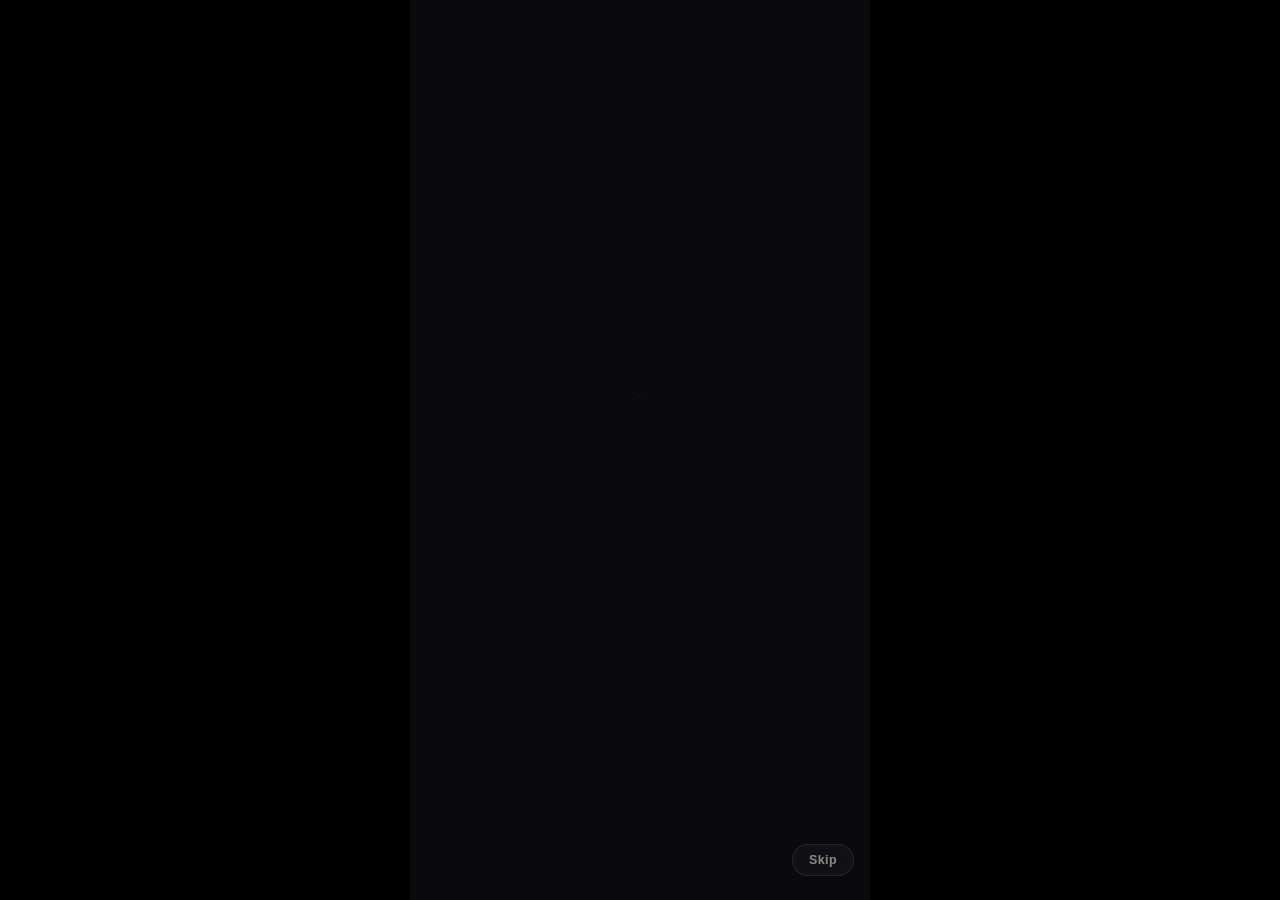
==== commit 9dcb8b54: "Reconcile on the 3-family build; add look intensity + richer video - Keep the Vintage / B&W / Beauty" ====
--- a/FaceCam-preview.html
+++ b/FaceCam-preview.html
@@ -2,9 +2,9 @@
 <!--
   FaceCam - standalone single-file web preview.
   HTML + CSS + JavaScript in one file: no build, no dependencies, no network.
-  19 vintage film cameras (incl. 1950s-1990s decade looks + B&W) and 9 beauty
-  cameras, photo + video, slow motion, subtitles, manual camera mode, 3D intro.
-  Free, no paywall, no ads.
+  33 cameras (18 vintage film incl. the 50s-90s decades, 5 black & white,
+  10 beauty), photo + video, slow motion, subtitles, a 3D globe intro, a
+  look-intensity slider and manual camera mode. Free, no paywall, no ads.
 -->
 <html lang="en">
 <head>
@@ -412,6 +412,18 @@
   padding: 7px 14px; border-radius: 999px; cursor: pointer; margin-left: 4px;
 }
 .viewer-actions { display: flex; gap: 10px; }
+
+/* ---------- 3D intro ---------- */
+#screen-intro { background: #06060a; }
+#intro-canvas { position: absolute; inset: 0; width: 100%; height: 100%; display: block; }
+.skip-btn {
+  position: absolute; right: 16px; bottom: 24px;
+  appearance: none; border: 1px solid var(--line); background: var(--glass);
+  color: var(--muted); font-family: inherit; font-size: 12.5px; font-weight: 700;
+  padding: 8px 16px; border-radius: 999px; cursor: pointer;
+  backdrop-filter: blur(12px); letter-spacing: .4px;
+}
+.skip-btn:active { transform: scale(.96); }
 
 /* ---------- Toast ---------- */
 .toast {
@@ -473,16 +485,18 @@
   text-align: center; text-shadow: 0 1px 5px rgba(0,0,0,.85); }
 
 /* ==================================================================== *
- * FaceCam — "Chinese camera app" UI refresh + 3D intro
+ * FaceCam — "Chinese camera app" UI refresh + look-intensity control
  * ==================================================================== */
 :root {
   --grad: linear-gradient(120deg, #ff5fa2, #a855f7 55%, #22d3ee);
   --grad-vintage: linear-gradient(120deg, #ffb347, #ff6a3d 58%, #ff4d8d);
+  --grad-bw: linear-gradient(120deg, #cbd5e1, #94a3b8 60%, #64748b);
   --grad-beauty: linear-gradient(120deg, #ff8fc8, #c084fc 55%, #7dd3fc);
   --grad-active: var(--grad);
   --glow: 0 10px 30px rgba(168, 85, 247, .34);
 }
 body[data-family="vintage"] { --grad-active: var(--grad-vintage); }
+body[data-family="bw"]      { --grad-active: var(--grad-bw); }
 body[data-family="beauty"]  { --grad-active: var(--grad-beauty); }
 
 #app {
@@ -528,7 +542,7 @@
 .buy-btn { background: var(--grad); border-radius: 12px; box-shadow: 0 8px 20px rgba(168,85,247,.3); }
 .speed-bake { box-shadow: var(--glow); }
 .tabs { border-radius: 999px; }
-.logo, .intro-wordmark { filter: drop-shadow(0 8px 24px rgba(168,85,247,.35)); }
+.logo { filter: drop-shadow(0 8px 24px rgba(168,85,247,.35)); }
 
 /* look-intensity slider */
 .intensity-row { display: flex; align-items: center; gap: 10px; padding: 0 8px 10px; }
@@ -536,113 +550,24 @@
 .intensity-row input[type="range"] { flex: 1; height: 22px; accent-color: #c084fc; }
 .intensity-val { font-size: 11px; font-weight: 800; color: var(--text); min-width: 42px; text-align: right; }
 
-/* ---------- 3D intro ---------- */
-.intro { align-items: center; justify-content: center; background: #07070b; overflow: hidden; }
-.intro-bg {
-  position: absolute; inset: -20%; pointer-events: none;
-  background:
-    radial-gradient(60% 50% at 30% 25%, rgba(255,95,162,.40), transparent 70%),
-    radial-gradient(55% 45% at 76% 30%, rgba(34,211,238,.30), transparent 70%),
-    radial-gradient(70% 60% at 50% 88%, rgba(168,85,247,.38), transparent 75%);
-  filter: blur(22px);
-}
-.intro.playing .intro-bg { animation: introHue 7s linear infinite; }
-@keyframes introHue { to { filter: blur(22px) hue-rotate(360deg); } }
-
-.intro-stage { position: relative; width: min(82vw, 320px); height: min(50vh, 320px); perspective: 1000px; }
-.intro-gallery {
-  position: absolute; inset: 0; transform-style: preserve-3d; opacity: 0;
-  transform: rotateX(24deg) rotateY(-40deg) translateZ(-120px) scale(.6);
-}
-.intro.playing .intro-gallery { animation: introSpin 3s cubic-bezier(.2,.7,.2,1) forwards; }
-@keyframes introSpin {
-  0%   { transform: rotateX(26deg) rotateY(-46deg) translateZ(-140px) scale(.58); opacity: 0; }
-  16%  { opacity: 1; }
-  62%  { transform: rotateX(10deg) rotateY(14deg) translateZ(24px) scale(1.03); opacity: 1; }
-  100% { transform: rotateX(6deg) rotateY(0deg) translateZ(0) scale(1); opacity: 1; }
-}
-.intro-card {
-  position: absolute; left: 50%; top: 50%; width: 92px; height: 116px;
-  margin: -58px 0 0 -46px; border-radius: 14px;
-  border: 1px solid rgba(255,255,255,.18); box-shadow: 0 18px 40px rgba(0,0,0,.6);
-}
-.intro-card.c1 { background: linear-gradient(135deg,#f4d9a8,#b06a3c); transform: rotateY(-44deg) translateZ(58px) translateX(-72px); }
-.intro-card.c2 { background: linear-gradient(135deg,#ffd0e6,#a855f7); transform: rotateY(-22deg) translateZ(92px) translateX(-38px); }
-.intro-card.c3 { background: linear-gradient(135deg,#9be7ff,#3b6bd6); transform: translateZ(126px); }
-.intro-card.c4 { background: linear-gradient(135deg,#ffc9a0,#ff5f6d); transform: rotateY(22deg) translateZ(92px) translateX(38px); }
-.intro-card.c5 { background: linear-gradient(135deg,#d7ffd0,#2f9e6b); transform: rotateY(44deg) translateZ(58px) translateX(72px); }
-
-.intro-shutter {
-  position: absolute; left: 50%; top: 50%; width: 76px; height: 76px; margin: -38px 0 0 -38px;
-  border-radius: 50%; border: 3px solid rgba(255,255,255,.85);
-  display: flex; align-items: center; justify-content: center; opacity: 0;
-}
-.intro-shutter span { width: 58px; height: 58px; border-radius: 50%; background: #fff; }
-.intro.playing .intro-shutter { animation: introShutter 3s ease forwards; }
-@keyframes introShutter {
-  0%, 40%  { opacity: 0; transform: scale(.6); }
-  48%      { opacity: 1; transform: scale(1); }
-  60%      { opacity: 1; transform: scale(.9); }
-  72%,100% { opacity: 0; transform: scale(1.25); }
-}
-.intro-flash { position: absolute; inset: -40%; background: #fff; opacity: 0; pointer-events: none; }
-.intro.playing .intro-flash { animation: introFlash 3s ease forwards; }
-@keyframes introFlash { 0%, 46% { opacity: 0; } 52% { opacity: .92; } 60%, 100% { opacity: 0; } }
-
-.intro-title { position: absolute; left: 0; right: 0; bottom: 15%; text-align: center; }
-.intro-wordmark {
-  font-size: 46px; font-weight: 800; letter-spacing: -.8px;
-  background: var(--grad); -webkit-background-clip: text; background-clip: text; color: transparent;
-  opacity: 0; transform: translateY(18px) scale(.9);
-}
-.intro-sub {
-  color: var(--muted); margin-top: 8px; font-size: 12px; letter-spacing: 2.4px;
-  text-transform: uppercase; opacity: 0; transform: translateY(12px);
-}
-.intro.playing .intro-wordmark { animation: introRise .7s 1.55s cubic-bezier(.2,.8,.2,1) forwards; }
-.intro.playing .intro-sub { animation: introRise .7s 1.78s cubic-bezier(.2,.8,.2,1) forwards; }
-@keyframes introRise { to { opacity: 1; transform: none; } }
-
-.intro-skip {
-  position: absolute; top: 18px; right: 18px; appearance: none;
-  border: 1px solid var(--line); background: var(--glass); color: var(--muted);
-  font-family: inherit; font-size: 12.5px; font-weight: 700;
-  padding: 7px 16px; border-radius: 999px; cursor: pointer; backdrop-filter: blur(10px);
-}
-
-@media (prefers-reduced-motion: reduce) {
-  .intro.playing .intro-gallery,
-  .intro.playing .intro-shutter,
-  .intro.playing .intro-flash,
-  .intro.playing .intro-bg { animation: none; }
-  .intro-gallery { opacity: 1; transform: none; }
-  .intro-wordmark, .intro-sub { opacity: 1; transform: none; }
-}
-
 </style>
 </head>
 <body>
 <div id="app">
 
-  <!-- 3D Intro -->
-  <section class="screen intro" id="screen-intro">
-    <div class="intro-bg"></div>
-    <div class="intro-stage">
-      <div class="intro-gallery" id="intro-gallery">
-        <div class="intro-card c1"></div>
-        <div class="intro-card c2"></div>
-        <div class="intro-card c3"></div>
-        <div class="intro-card c4"></div>
-        <div class="intro-card c5"></div>
-      </div>
-      <div class="intro-shutter"><span></span></div>
-      <div class="intro-flash"></div>
+  <!-- 3D intro -->
+  <section class="screen" id="screen-intro">
+    <canvas id="intro-canvas"></canvas>
+    <button class="skip-btn" id="intro-skip">Skip</button>
+  </section>
+
+  <!-- Splash -->
+  <section class="screen" id="screen-splash">
+    <div class="splash-inner">
+      <div class="logo">FaceCam</div>
+      <div class="logo-sub">Vintage. Beauty. Video.</div>
+      <div class="film-strip"></div>
     </div>
-    <div class="intro-title">
-      <div class="intro-wordmark">FaceCam</div>
-      <div class="intro-sub">50s &middot; 60s &middot; 70s &middot; 80s &middot; 90s &middot; B&amp;W</div>
-    </div>
-    <button class="intro-skip" id="intro-skip">Skip</button>
   </section>
 
   <!-- Onboarding -->
@@ -651,10 +576,10 @@
       <div class="logo small">FaceCam</div>
       <p class="onb-lead">Reels, selfies aur photos ke liye ek hi camera — vintage film looks, clean beauty, video, slow motion aur subtitles.</p>
       <ul class="onb-list">
-        <li>Decade looks — 50s, 60s, 70s, 80s, 90s &amp; B&amp;W</li>
-        <li>19 vintage film + 9 beauty cameras</li>
+        <li>13 vintage film + 4 beauty cameras</li>
         <li>Video recording, look baked in</li>
-        <li>Slow motion 0.5x / 0.25x + subtitles</li>
+        <li>Slow motion 0.5x / 0.25x</li>
+        <li>Subtitles aur live captions</li>
         <li>100% free, no ads, offline</li>
       </ul>
       <button class="btn primary" id="btn-onboard">Enable camera &amp; start</button>
@@ -729,6 +654,7 @@
       <div class="vf-bottom">
         <div class="family-row" id="family-row">
           <button class="fam active" data-group="vintage">Vintage</button>
+          <button class="fam" data-group="bw">B&amp;W</button>
           <button class="fam" data-group="beauty">Beauty</button>
         </div>
 
@@ -872,20 +798,20 @@
 <script>
 /* FaceCam — camera presets.
  *
- * Two families:
- *   group: 'vintage'  film simulations — grain, leaks, vignette, frames.
- *                     Includes the decade looks (1950s…1990s) and B&W.
- *   group: 'beauty'   clean, iPhone-like enhance — smooth, sharp, natural.
+ * Three families:
+ *   group: 'vintage'  film simulations — grain, leaks, vignette, frames
+ *   group: 'bw'       black & white — desaturated, silver-grain
+ *   group: 'beauty'   clean, iPhone-like enhance — smooth, sharp, natural
  *
- * Vintage presets use: filter, tone, halation, chroma, grain, dust, vignette,
- *                      leak, frame, dateStamp
- * Beauty presets use:  filter, beauty { exposure, contrast, sat, warmth,
- *                      smooth, sharpen, glow }
+ * vintage / bw use: filter, tone, halation, chroma, grain, dust, vignette,
+ *                   leak, frame, dateStamp
+ * beauty uses:      filter, beauty { exposure, contrast, sat, warmth,
+ *                   smooth, sharpen, glow }
  */
 const CAMERAS = [
-  /* ------------------------------------------------------------------ *
-   * BEAUTY — clean, natural, iPhone-like
-   * ------------------------------------------------------------------ */
+  /* ================================================================== *
+   * BEAUTY — clean, natural, phone-camera enhance
+   * ================================================================== */
   {
     id: 'beauty_natural', name: 'Natural', tag: 'Clean & true', group: 'beauty',
     desc: 'Balanced, true-to-life enhance. Soft skin, crisp detail, no colour shift.',
@@ -915,44 +841,169 @@
     paid: false, price: 0
   },
   {
-    id: 'beauty_soft', name: 'Soft Glam', tag: 'Dreamy skin', group: 'beauty',
-    desc: 'Heavy, silky skin smoothing with a strong soft-glow — a glamour look.',
-    filter: 'contrast(1.03) saturate(1.06) brightness(1.07)',
-    beauty: { exposure: 0.075, contrast: 1.05, sat: 1.09, warmth: 0.060, smooth: 1.15, sharpen: 0.55, glow: 0.72 },
+    id: 'beauty_soft', name: 'Soft', tag: 'Dreamy', group: 'beauty',
+    desc: 'Dreamy, low-contrast glow with the strongest skin softening.',
+    filter: 'contrast(0.96) saturate(1.02) brightness(1.08)',
+    beauty: { exposure: 0.075, contrast: 0.97, sat: 1.02, warmth: 0.045, smooth: 1.00, sharpen: 0.45, glow: 0.70 },
     paid: false, price: 0
   },
   {
-    id: 'beauty_vivid', name: 'Vivid Pop', tag: 'Punchy colour', group: 'beauty',
-    desc: 'Bright, saturated and crisp — colours that jump off the screen.',
-    filter: 'contrast(1.12) saturate(1.26) brightness(1.05)',
-    beauty: { exposure: 0.050, contrast: 1.16, sat: 1.32, warmth: 0.020, smooth: 0.80, sharpen: 0.98, glow: 0.34 },
+    id: 'beauty_glow', name: 'Glow', tag: 'Lit from within', group: 'beauty',
+    desc: 'Bright with a strong bloom — that lit-from-within look.',
+    filter: 'contrast(1.03) saturate(1.10) brightness(1.12)',
+    beauty: { exposure: 0.120, contrast: 1.04, sat: 1.10, warmth: 0.030, smooth: 0.84, sharpen: 0.55, glow: 0.85 },
     paid: false, price: 0
   },
   {
-    id: 'beauty_cool', name: 'Cool Clean', tag: 'Crisp & cool', group: 'beauty',
-    desc: 'A cool white balance with clean, sharp detail. Modern and airy.',
-    filter: 'contrast(1.06) saturate(1.02) brightness(1.06) hue-rotate(-3deg)',
-    beauty: { exposure: 0.080, contrast: 1.09, sat: 1.00, warmth: -0.050, smooth: 0.85, sharpen: 0.82, glow: 0.34 },
+    id: 'beauty_radiance', name: 'Radiance', tag: 'Crisp & clear', group: 'beauty',
+    desc: 'Crisp, clear, bright skin with sharp detail throughout.',
+    filter: 'contrast(1.10) saturate(1.08) brightness(1.06)',
+    beauty: { exposure: 0.060, contrast: 1.12, sat: 1.08, warmth: 0.020, smooth: 0.74, sharpen: 1.00, glow: 0.34 },
     paid: false, price: 0
   },
   {
-    id: 'beauty_golden', name: 'Golden Hour', tag: 'Sunset glow', group: 'beauty',
-    desc: 'Warm golden light with a rich highlight glow — the hour before dusk.',
-    filter: 'sepia(0.12) saturate(1.13) brightness(1.06)',
-    beauty: { exposure: 0.090, contrast: 1.05, sat: 1.15, warmth: 0.120, smooth: 0.95, sharpen: 0.70, glow: 0.78 },
+    id: 'beauty_matte', name: 'Matte', tag: 'Soft matte', group: 'beauty',
+    desc: 'Lifted blacks and a matte finish, with natural, even skin.',
+    filter: 'contrast(0.98) saturate(1.04) brightness(1.05)',
+    beauty: { exposure: 0.085, contrast: 0.99, sat: 1.04, warmth: 0.035, smooth: 0.88, sharpen: 0.62, glow: 0.38 },
     paid: false, price: 0
   },
   {
-    id: 'beauty_mono', name: 'Mono Beauty', tag: 'Clean B&W', group: 'beauty', bw: true,
-    desc: 'A clean black-and-white beauty look: smooth skin, crisp detail, no colour.',
-    filter: 'grayscale(1) contrast(1.08) brightness(1.06)',
-    beauty: { exposure: 0.080, contrast: 1.12, sat: 0.0, warmth: 0.0, smooth: 0.95, sharpen: 0.86, glow: 0.46 },
+    id: 'beauty_clean', name: 'Clean', tag: 'Neutral & even', group: 'beauty',
+    desc: 'Neutral, true-to-life skin with a light, even enhance.',
+    filter: 'contrast(1.03) saturate(1.02) brightness(1.05)',
+    beauty: { exposure: 0.060, contrast: 1.04, sat: 1.04, warmth: 0.0, smooth: 0.72, sharpen: 0.82, glow: 0.18 },
     paid: false, price: 0
   },
-
-  /* ------------------------------------------------------------------ *
-   * VINTAGE — film simulations
-   * ------------------------------------------------------------------ */
+  {
+    id: 'beauty_rich', name: 'Rich', tag: 'Polished colour', group: 'beauty',
+    desc: 'Warmer, richer colour and contrast for a polished portrait.',
+    filter: 'sepia(0.08) saturate(1.16) contrast(1.08) brightness(1.06)',
+    beauty: { exposure: 0.120, contrast: 1.16, sat: 1.22, warmth: 0.100, smooth: 0.78, sharpen: 0.92, glow: 0.40 },
+    paid: false, price: 0
+  },
+
+  /* ================================================================== *
+   * BLACK & WHITE
+   * ================================================================== */
+  {
+    id: 'bw_classic', name: 'B&W Classic', tag: 'Silver grey', group: 'bw',
+    desc: 'Balanced silver-grey monochrome with medium contrast.',
+    filter: 'grayscale(1) contrast(1.06) brightness(1.02)',
+    tone: { lift: 0.015, gamma: 1.04, gain: 1.01, warmth: 0, sat: 0 },
+    halation: 0.30, chroma: 0,
+    grain: 0.34, dust: 0.20, vignette: 0.34, leak: 0.10,
+    leakColors: ['#dddddd', '#bbbbbb'],
+    frame: { style: 'thin', color: '#f2f2f2' }, dateStamp: false,
+    paid: false, price: 0
+  },
+  {
+    id: 'bw_high', name: 'B&W Contrast', tag: 'Deep blacks', group: 'bw',
+    desc: 'High-contrast monochrome. Punchy blacks, bright whites.',
+    filter: 'grayscale(1) contrast(1.35) brightness(1.00)',
+    tone: { lift: -0.045, gamma: 1.22, gain: 1.02, warmth: 0, sat: 0 },
+    halation: 0.22, chroma: 0,
+    grain: 0.46, dust: 0.26, vignette: 0.48, leak: 0.08,
+    leakColors: ['#ffffff', '#cccccc'],
+    frame: { style: 'thick', color: '#ffffff' }, dateStamp: false,
+    paid: false, price: 0
+  },
+  {
+    id: 'bw_warm', name: 'B&W Sepia', tag: 'Warm tone', group: 'bw',
+    desc: 'Warm sepia-toned monochrome — an old print look.',
+    filter: 'grayscale(1) sepia(0.55) contrast(1.02) brightness(1.04)',
+    tone: { lift: 0.045, gamma: 1.00, gain: 1.03, warmth: 0.075, sat: 0.18 },
+    halation: 0.42, chroma: 0.10,
+    grain: 0.40, dust: 0.30, vignette: 0.44, leak: 0.20,
+    leakColors: ['#e8c9a0', '#d9b183'],
+    frame: { style: 'thin', color: '#f4ead9' }, dateStamp: true,
+    paid: false, price: 0
+  },
+  {
+    id: 'bw_cool', name: 'B&W Cool', tag: 'Cool mono', group: 'bw',
+    desc: 'Cool, blue-toned monochrome with a clean modern feel.',
+    filter: 'grayscale(1) contrast(1.06) brightness(1.02)',
+    tone: { lift: 0.005, gamma: 1.06, gain: 1.0, warmth: -0.03, sat: 0 },
+    halation: 0.28, chroma: 0,
+    grain: 0.30, dust: 0.16, vignette: 0.30, leak: 0.06,
+    leakColors: ['#cfe8ff', '#9fd0ff'],
+    frame: { style: 'thin', color: '#eef2f6' }, dateStamp: true,
+    paid: false, price: 0
+  },
+  {
+    id: 'bw_fade', name: 'B&W Fade', tag: 'Faded mono', group: 'bw',
+    desc: 'Low-contrast faded monochrome with soft lifted blacks.',
+    filter: 'grayscale(1) contrast(0.86) brightness(1.06)',
+    tone: { lift: 0.075, gamma: 0.92, gain: 1.04, warmth: 0, sat: 0 },
+    halation: 0.30, chroma: 0,
+    grain: 0.38, dust: 0.20, vignette: 0.24, leak: 0.10,
+    leakColors: ['#ffffff', '#dddddd'],
+    frame: { style: 'thin', color: '#f2f2f2' }, dateStamp: true,
+    paid: false, price: 0
+  },
+
+  /* ================================================================== *
+   * VINTAGE — decades
+   * ================================================================== */
+  {
+    id: 'vintage_50s', name: '50s Kodachrome', tag: '1950s', group: 'vintage',
+    desc: 'Warm, muted 1950s Kodachrome. Low contrast, heavy grain.',
+    filter: 'sepia(0.22) saturate(0.88) contrast(0.92) brightness(1.04)',
+    tone: { lift: 0.045, gamma: 0.94, gain: 1.03, warmth: 0.065, sat: 0.92 },
+    halation: 0.45, chroma: 0.22,
+    grain: 0.62, dust: 0.42, vignette: 0.42, leak: 0.30,
+    leakColors: ['#e8b17a', '#d99a63'],
+    frame: { style: 'thin', color: '#f0e6d2' }, dateStamp: true,
+    paid: false, price: 0
+  },
+  {
+    id: 'vintage_60s', name: '60s Ektachrome', tag: '1960s', group: 'vintage',
+    desc: 'Cooler, cyan-leaning 1960s slide film. Faded and clean.',
+    filter: 'hue-rotate(8deg) saturate(0.95) contrast(0.96) brightness(1.05)',
+    tone: { lift: 0.055, gamma: 0.97, gain: 1.04, warmth: -0.055, sat: 0.96 },
+    halation: 0.38, chroma: 0.24,
+    grain: 0.44, dust: 0.30, vignette: 0.36, leak: 0.34,
+    leakColors: ['#9fd8e8', '#8fc4dd'],
+    frame: { style: 'thin', color: '#e6f0f2' }, dateStamp: false,
+    paid: false, price: 0
+  },
+  {
+    id: 'vintage_70s', name: '70s Faded', tag: '1970s', group: 'vintage',
+    desc: 'Orange-brown 1970s cast, lifted blacks and big light leaks.',
+    filter: 'sepia(0.40) saturate(1.10) contrast(0.90) brightness(1.06)',
+    tone: { lift: 0.080, gamma: 0.92, gain: 1.06, warmth: 0.120, sat: 1.12 },
+    halation: 0.62, chroma: 0.34,
+    grain: 0.58, dust: 0.46, vignette: 0.44, leak: 0.72,
+    leakColors: ['#ffb257', '#ff8a3d'],
+    frame: { style: 'thin', color: '#f6e7cd' }, dateStamp: true,
+    paid: false, price: 0
+  },
+  {
+    id: 'vintage_80s', name: '80s Punch', tag: '1980s', group: 'vintage',
+    desc: 'Punchy, saturated 1980s colour. High contrast, slight magenta.',
+    filter: 'contrast(1.28) saturate(1.42) hue-rotate(4deg) brightness(1.04)',
+    tone: { lift: -0.015, gamma: 1.14, gain: 1.03, warmth: 0.045, sat: 1.40 },
+    halation: 0.34, chroma: 0.40,
+    grain: 0.34, dust: 0.22, vignette: 0.40, leak: 0.36,
+    leakColors: ['#ff6fae', '#ff9ecb'],
+    frame: { style: 'thin', color: '#ffffff' }, dateStamp: false,
+    paid: false, price: 0
+  },
+  {
+    id: 'vintage_90s', name: '90s Disposable', tag: '1990s', group: 'vintage',
+    desc: '1990s disposable camera: harsh flash, magenta cast, strong vignette.',
+    filter: 'contrast(1.22) saturate(1.20) hue-rotate(10deg) brightness(1.07)',
+    tone: { lift: -0.010, gamma: 1.12, gain: 1.07, warmth: 0.070, sat: 1.22 },
+    halation: 0.50, chroma: 0.62,
+    grain: 0.66, dust: 0.34, vignette: 0.58, leak: 0.24,
+    leakColors: ['#ff77c8', '#ffd0f0'],
+    frame: { style: 'thin', color: '#ffffff' }, dateStamp: true,
+    paid: false, price: 0
+  },
+
+  /* ================================================================== *
+   * VINTAGE — classic film simulations
+   * ================================================================== */
   {
     id: 'nomo_135_b', name: 'FaceCam 135 B', tag: '35mm Classic', group: 'vintage',
     desc: 'Balanced classic 35mm. Soft contrast, warm highlights.',
@@ -1096,91 +1147,6 @@
     leakColors: ['#8fd8ff', '#c6f0ff'],
     frame: { style: 'thin', color: '#eaf6ff' }, dateStamp: false,
     paid: false, price: 0
-  },
-
-  /* ------------------------------------------------------------------ *
-   * VINTAGE — DECADE LOOKS  (50s · 60s · 70s · 80s · 90s)
-   * ------------------------------------------------------------------ */
-  {
-    id: 'decade_50s', name: '1950s', tag: 'Sepia Cinema', group: 'vintage', era: '50s',
-    desc: 'Soft, faded sepia with deep corners — a hand-tinted 1950s print.',
-    filter: 'sepia(0.55) contrast(0.92) saturate(0.82) brightness(1.04)',
-    tone: { lift: 0.06, gamma: 0.94, gain: 1.03, warmth: 0.10, sat: 0.58 },
-    halation: 0.50, chroma: 0.10,
-    grain: 0.50, dust: 0.30, vignette: 0.56, leak: 0.34,
-    leakColors: ['#f3c98b', '#d9a05b'],
-    frame: { style: 'thin', color: '#efe3c8' }, dateStamp: false,
-    paid: false, price: 0
-  },
-  {
-    id: 'decade_60s', name: '1960s', tag: 'Kodachrome', group: 'vintage', era: '60s',
-    desc: 'Vivid, saturated Kodachrome warmth with a gentle vintage fade.',
-    filter: 'saturate(1.26) contrast(1.06) sepia(0.14) brightness(1.03)',
-    tone: { lift: 0.03, gamma: 1.02, gain: 1.03, warmth: 0.06, sat: 1.26 },
-    halation: 0.45, chroma: 0.20,
-    grain: 0.34, dust: 0.20, vignette: 0.36, leak: 0.30,
-    leakColors: ['#ffcf7a', '#ff9d5c'],
-    frame: { style: 'thin', color: '#f7edda' }, dateStamp: true,
-    paid: false, price: 0
-  },
-  {
-    id: 'decade_70s', name: '1970s', tag: 'Warm Fade', group: 'vintage', era: '70s',
-    desc: 'Warm brown-orange cast, lifted blacks and heavy grain. Pure 70s.',
-    filter: 'sepia(0.32) saturate(1.10) contrast(0.94) brightness(1.05)',
-    tone: { lift: 0.075, gamma: 0.95, gain: 1.04, warmth: 0.12, sat: 1.06 },
-    halation: 0.60, chroma: 0.28,
-    grain: 0.56, dust: 0.36, vignette: 0.42, leak: 0.50,
-    leakColors: ['#ff9a3c', '#ffcf6b'],
-    frame: { style: 'thin', color: '#f2e2c4' }, dateStamp: true,
-    paid: false, price: 0
-  },
-  {
-    id: 'decade_80s', name: '1980s', tag: 'Neon VHS', group: 'vintage', era: '80s',
-    desc: 'Magenta-and-cyan neon with a VHS glow and blotchy chroma noise.',
-    filter: 'contrast(1.14) saturate(1.35) hue-rotate(-10deg) brightness(1.04)',
-    tone: { lift: 0.0, gamma: 1.08, gain: 1.04, warmth: 0.04, sat: 1.30 },
-    halation: 0.70, chroma: 0.55,
-    grain: 0.50, dust: 0.22, vignette: 0.38, leak: 0.40,
-    leakColors: ['#ff4fd8', '#4fd8ff'],
-    frame: { style: 'thin', color: '#ffffff' }, dateStamp: true,
-    paid: false, price: 0
-  },
-  {
-    id: 'decade_90s', name: '1990s', tag: 'Point & Shoot', group: 'vintage', era: '90s',
-    desc: 'Cool, contrasty compact-camera colour with a slight modern fade.',
-    filter: 'contrast(1.12) saturate(1.05) hue-rotate(-4deg) brightness(1.00)',
-    tone: { lift: -0.01, gamma: 1.08, gain: 1.00, warmth: -0.03, sat: 1.02 },
-    halation: 0.30, chroma: 0.18,
-    grain: 0.34, dust: 0.18, vignette: 0.34, leak: 0.20,
-    leakColors: ['#9fd3ff', '#ffd0a0'],
-    frame: { style: 'thin', color: '#f0f0f0' }, dateStamp: true,
-    paid: false, price: 0
-  },
-
-  /* ------------------------------------------------------------------ *
-   * VINTAGE — BLACK & WHITE
-   * ------------------------------------------------------------------ */
-  {
-    id: 'mono_bw', name: 'B&W Classic', tag: 'Black & White', group: 'vintage', bw: true,
-    desc: 'Classic black-and-white film: full tonal range, grain and a soft vignette.',
-    filter: 'grayscale(1) contrast(1.08) brightness(1.02)',
-    tone: { lift: 0.01, gamma: 1.05, gain: 1.02, warmth: 0.0, sat: 0.0 },
-    halation: 0.35, chroma: 0.06,
-    grain: 0.44, dust: 0.24, vignette: 0.44, leak: 0.06,
-    leakColors: ['#ffffff', '#dddddd'],
-    frame: { style: 'thin', color: '#f0f0f0' }, dateStamp: false,
-    paid: false, price: 0
-  },
-  {
-    id: 'mono_noir', name: 'B&W Noir', tag: 'High-Contrast B&W', group: 'vintage', bw: true,
-    desc: 'Dramatic high-contrast monochrome with crushed blacks and heavy falloff.',
-    filter: 'grayscale(1) contrast(1.38) brightness(0.98)',
-    tone: { lift: -0.04, gamma: 1.24, gain: 1.00, warmth: 0.0, sat: 0.0 },
-    halation: 0.25, chroma: 0.05,
-    grain: 0.50, dust: 0.28, vignette: 0.62, leak: 0.05,
-    leakColors: ['#ffffff'],
-    frame: { style: 'cinema', color: '#0d0d0d' }, dateStamp: false,
-    paid: false, price: 0
   }
 ];
 
@@ -1794,7 +1760,7 @@
     if (canvas.width !== sw || canvas.height !== sh) { canvas.width = sw; canvas.height = sh; }
 
     const w = canvas.width, h = canvas.height;
-    const vintage = (preset && preset.group || 'vintage') === 'vintage';
+    const vintage = ((preset && preset.group) || 'vintage') !== 'beauty';
 
     ctx.filter = (preset && preset.filter) || 'none';
     ctx.drawImage(src, 0, 0, w, h);
@@ -2052,6 +2018,202 @@
     bakeSlowMotion, setCaption, getCaption,
     liveSupported, setLiveCaptions
   };
+})();
+
+</script>
+<script>
+/* FaceCam — 3D intro animation.
+ *
+ * Sequence (about 3.2s, tap to skip):
+ *   1. a dotted 3D globe spins up out of the dark
+ *   2. a camera-shutter iris closes over it with a flash  (the "photo click")
+ *   3. the iris opens and the FaceCam wordmark scales in with the tagline
+ *
+ * Pure canvas maths — no 3D library, no assets, no network.
+ */
+const Intro = (() => {
+  let canvas = null, ctx = null, raf = null;
+  let W = 0, H = 0, dpr = 1;
+  let t0 = 0, running = false, finished = false;
+  let onDone = null;
+  const pts = [];
+
+  const SPIN_END = 1250;
+  const IRIS_END = 1600;
+  const TOTAL = 3200;
+
+  function buildPoints() {
+    if (pts.length) return;
+    for (let lat = -80; lat <= 80; lat += 9) {
+      const rr = Math.cos(lat * Math.PI / 180);
+      const y = Math.sin(lat * Math.PI / 180);
+      const n = Math.max(6, Math.round(40 * rr));
+      for (let i = 0; i < n; i++) {
+        const lon = (i / n) * Math.PI * 2;
+        pts.push([Math.cos(lon) * rr, y, Math.sin(lon) * rr]);
+      }
+    }
+  }
+
+  function resize() {
+    dpr = Math.min(2, window.devicePixelRatio || 1);
+    const r = canvas.getBoundingClientRect();
+    W = Math.max(1, Math.round(r.width));
+    H = Math.max(1, Math.round(r.height));
+    canvas.width = Math.round(W * dpr);
+    canvas.height = Math.round(H * dpr);
+    ctx.setTransform(dpr, 0, 0, dpr, 0, 0);
+  }
+
+  function ease(t) { return t < 0 ? 0 : t > 1 ? 1 : t * t * (3 - 2 * t); }
+  const clamp01 = (v) => (v < 0 ? 0 : v > 1 ? 1 : v);
+
+  function draw(now) {
+    const t = now - t0;
+    ctx.clearRect(0, 0, W, H);
+
+    const bg = ctx.createRadialGradient(W / 2, H * 0.44, 0, W / 2, H * 0.44, Math.max(W, H) * 0.75);
+    bg.addColorStop(0, '#1b1226');
+    bg.addColorStop(0.55, '#0c0a12');
+    bg.addColorStop(1, '#06060a');
+    ctx.fillStyle = bg;
+    ctx.fillRect(0, 0, W, H);
+
+    const spin = ease(clamp01(t / SPIN_END));
+    const ang = spin * Math.PI * 1.35;
+    const grow = 0.55 + 0.45 * ease(clamp01(t / 700));
+    const R = Math.min(W, H) * 0.26 * grow;
+    const cx = W / 2;
+    const cy = H * 0.44;
+    const fade = t < IRIS_END ? 1 : 1 - clamp01((t - IRIS_END) / 500);
+
+    if (fade > 0.01) {
+      const halo = ctx.createRadialGradient(cx, cy, R * 0.6, cx, cy, R * 1.9);
+      halo.addColorStop(0, 'rgba(255,122,61,0.20)');
+      halo.addColorStop(1, 'rgba(255,122,61,0)');
+      ctx.fillStyle = halo;
+      ctx.fillRect(0, 0, W, H);
+
+      for (let i = 0; i < pts.length; i++) {
+        const p = pts[i];
+        const x = p[0] * Math.cos(ang) - p[2] * Math.sin(ang);
+        const z = p[0] * Math.sin(ang) + p[2] * Math.cos(ang);
+        const y = p[1];
+        const persp = 1 / (1.9 - z * 0.55);
+        const sx = cx + x * R * persp * 1.9;
+        const sy = cy + y * R * persp * 1.9;
+        const depth = (z + 1) / 2;
+        ctx.globalAlpha = fade * (0.16 + 0.84 * depth);
+        const size = 0.9 + 1.9 * depth;
+        ctx.fillStyle = depth > 0.72 ? '#ffd9b0' : '#ff8a4d';
+        ctx.beginPath();
+        ctx.arc(sx, sy, size, 0, Math.PI * 2);
+        ctx.fill();
+      }
+      ctx.globalAlpha = 1;
+    }
+
+    if (t > SPIN_END - 150) {
+      const c = clamp01((t - (SPIN_END - 150)) / (IRIS_END - SPIN_END + 150));
+      const close = c < 0.5 ? ease(c / 0.5) : 1 - ease((c - 0.5) / 0.5);
+      const maxR = Math.hypot(W, H) * 0.62;
+      const openR = maxR * (1 - close);
+      if (close > 0.02) {
+        ctx.save();
+        ctx.translate(cx, cy);
+        ctx.fillStyle = '#0a0a0e';
+        for (let i = 0; i < 6; i++) {
+          ctx.save();
+          ctx.rotate((i / 6) * Math.PI * 2 + close * 0.5);
+          ctx.beginPath();
+          ctx.moveTo(0, 0);
+          ctx.lineTo(openR, -openR * 0.62);
+          ctx.lineTo(openR, openR * 0.62);
+          ctx.closePath();
+          ctx.fill();
+          ctx.restore();
+        }
+        ctx.restore();
+      }
+      const ft = clamp01(1 - Math.abs(t - (IRIS_END - 120)) / 220);
+      if (ft > 0) {
+        ctx.fillStyle = 'rgba(255,255,255,' + (ft * 0.85).toFixed(3) + ')';
+        ctx.fillRect(0, 0, W, H);
+      }
+    }
+
+    const wt = clamp01((t - (IRIS_END + 180)) / 900);
+    if (wt > 0) {
+      const e = ease(wt);
+      ctx.save();
+      ctx.translate(W / 2, H * 0.62);
+      ctx.scale(0.82 + 0.18 * e, 0.82 + 0.18 * e);
+      ctx.globalAlpha = e;
+      const size = Math.min(W * 0.17, 62);
+      ctx.font = '800 ' + size + 'px -apple-system, BlinkMacSystemFont, "Segoe UI", Roboto, Arial, sans-serif';
+      ctx.textAlign = 'center';
+      ctx.textBaseline = 'middle';
+      const grad = ctx.createLinearGradient(-W * 0.3, 0, W * 0.3, 0);
+      grad.addColorStop(0, '#ffb26b');
+      grad.addColorStop(1, '#ff4d8d');
+      ctx.fillStyle = grad;
+      ctx.fillText('FaceCam', 0, 0);
+
+      const tag = clamp01((t - (IRIS_END + 700)) / 700);
+      if (tag > 0) {
+        ctx.globalAlpha = ease(tag) * 0.85;
+        ctx.font = '600 ' + Math.round(size * 0.26) + 'px -apple-system, "Segoe UI", Roboto, Arial, sans-serif';
+        ctx.fillStyle = '#8d8a85';
+        ctx.fillText('VINTAGE  \u00B7  B&W  \u00B7  BEAUTY  \u00B7  VIDEO', 0, size * 1.05);
+      }
+      ctx.restore();
+    }
+
+    if (t >= TOTAL && !finished) {
+      finished = true;
+      running = false;
+      if (onDone) onDone();
+      return;
+    }
+    if (running) raf = requestAnimationFrame(loop);
+  }
+
+  function loop(now) { draw(now); }
+
+  function start(done) {
+    canvas = document.getElementById('intro-canvas');
+    if (!canvas) { if (done) done(); return; }
+    ctx = canvas.getContext('2d');
+    buildPoints();
+    resize();
+    onDone = done;
+    finished = false;
+    running = true;
+    t0 = performance.now();
+    draw(t0);
+    raf = requestAnimationFrame(loop);
+
+    canvas.addEventListener('click', skip, { once: true });
+    canvas.addEventListener('touchstart', skip, { once: true });
+    // safety: never let a throttled/paused tab trap the user on the intro
+    setTimeout(skip, 6000);
+  }
+
+  function skip() {
+    if (finished) return;
+    finished = true;
+    running = false;
+    if (raf) cancelAnimationFrame(raf);
+    if (onDone) onDone();
+  }
+
+  function stop() {
+    running = false;
+    if (raf) cancelAnimationFrame(raf);
+    raf = null;
+  }
+
+  return { start, skip, stop };
 })();
 
 </script>
@@ -2589,7 +2751,7 @@
     const cam = cameraById(state.cameraId);
     $('#video').style.filter = cam.filter;
     $('#demo-canvas').style.filter = cam.filter;
-    const vintage = groupOf(cam) === 'vintage';
+    const vintage = groupOf(cam) !== 'beauty';
     $('#live-vignette').style.opacity = vintage ? Math.min(0.85, (cam.vignette || 0) * 0.8).toFixed(2) : '0';
     const f = $('#live-frame');
     f.className = 'live-frame ' + (vintage && cam.frame ? cam.frame.style : '');
@@ -3036,9 +3198,9 @@
     $('#set-branding').checked = s.branding !== false;
     const sel = $('#set-default');
     sel.innerHTML = '';
-    ['beauty', 'vintage'].forEach(g => {
+    ['beauty', 'bw', 'vintage'].forEach(g => {
       const og = document.createElement('optgroup');
-      og.label = g === 'beauty' ? 'Beauty' : 'Vintage';
+      og.label = g === 'beauty' ? 'Beauty' : (g === 'bw' ? 'Black & White' : 'Vintage');
       CAMERAS.filter(c => groupOf(c) === g).forEach(c => {
         const o = document.createElement('option');
         o.value = c.id; o.textContent = c.name;
@@ -3212,6 +3374,7 @@
 
     $('#fallback-demo').addEventListener('click', startDemo);
     $('#fallback-pick').addEventListener('click', () => $('#import-input').click());
+    $('#intro-skip').addEventListener('click', () => Intro.skip());
 
     document.addEventListener('keydown', e => {
       const onVF = document.body.dataset.screen === 'screen-viewfinder';
@@ -3250,35 +3413,17 @@
     renderStrip();
     setMode('photo');
     renderMiniThumb();
-    runIntro();
-  }
-
-  /* ------------------------------------------------------------------ *
-   * 3D intro
-   * ------------------------------------------------------------------ */
-  function proceedFromIntro() {
-    if (store.seen()) { show('screen-viewfinder'); startCamera().then(applyLiveLook); }
-    else show('screen-onboarding');
-  }
-
-  function runIntro() {
-    const el = $('#screen-intro');
     show('screen-intro');
-    let done = false;
-    const finish = () => {
-      if (done) return;
-      done = true;
-      if (el) el.classList.remove('playing');
-      proceedFromIntro();
-    };
-    if (!el) { proceedFromIntro(); return; }
-    el.classList.remove('playing');
-    void el.offsetWidth;            // force the animation to restart
-    el.classList.add('playing');
-    setTimeout(finish, 3000);
-    el.addEventListener('click', finish, { once: true });
-    const skip = $('#intro-skip');
-    if (skip) skip.addEventListener('click', (e) => { e.stopPropagation(); finish(); }, { once: true });
+    Intro.start(afterIntro);
+  }
+
+  function afterIntro() {
+    if (store.seen()) {
+      show('screen-viewfinder');
+      startCamera().then(applyLiveLook);
+    } else {
+      show('screen-onboarding');
+    }
   }
 
   if (document.readyState === 'loading') document.addEventListener('DOMContentLoaded', boot);
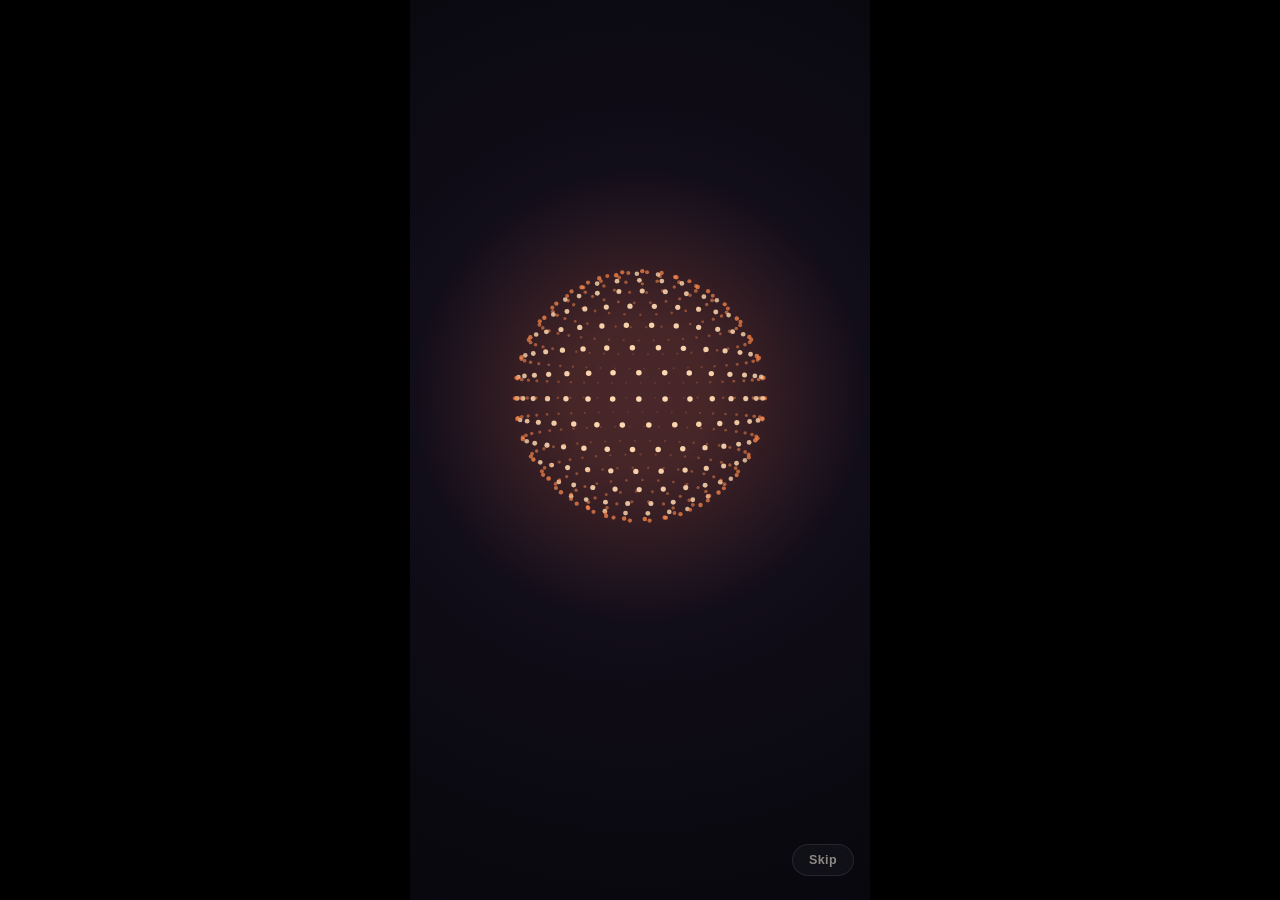
==== commit ab8772ce: "Add photo editor, capture controls, timestamp options and 10 character cameras Cameras (now 43, web " ====
--- a/FaceCam-preview.html
+++ b/FaceCam-preview.html
@@ -550,6 +550,58 @@
 .intensity-row input[type="range"] { flex: 1; height: 22px; accent-color: #c084fc; }
 .intensity-val { font-size: 11px; font-weight: 800; color: var(--text); min-width: 42px; text-align: right; }
 
+/* ---------- zoom / exposure / double-exposure controls ---------- */
+.zoom-row { display: flex; gap: 6px; justify-content: center; margin-bottom: 8px; }
+.zoom-chip {
+  appearance: none; border: 1px solid var(--line); background: var(--glass);
+  color: var(--muted); font-family: inherit; font-size: 12px; font-weight: 800;
+  width: 44px; padding: 6px 0; border-radius: 999px; cursor: pointer;
+  backdrop-filter: blur(10px); transition: all .15s ease;
+}
+.zoom-chip.active { background: var(--grad-active, var(--grad)); color: #fff; border-color: transparent; }
+
+.exp-row { display: flex; align-items: center; gap: 10px; padding: 0 8px 8px; }
+.exp-label { font-size: 10.5px; font-weight: 800; letter-spacing: .8px; color: var(--muted); text-transform: uppercase; }
+.exp-row input[type="range"] { flex: 1; height: 22px; accent-color: #c084fc; }
+.exp-val { font-size: 11px; font-weight: 800; color: var(--text); min-width: 34px; text-align: right; }
+
+.double-opts { display: none; align-items: center; gap: 10px; padding: 0 8px 8px; }
+.double-opts.show { display: flex; }
+.double-opts input[type="range"] { flex: 1; height: 22px; accent-color: #c084fc; }
+.double-opts select {
+  background: var(--glass-2); color: var(--text); border: 1px solid var(--line);
+  border-radius: 10px; padding: 6px 9px; font-size: 12px; font-family: inherit;
+}
+
+/* ---------- tap-to-focus ring ---------- */
+.focus-ring {
+  position: absolute; width: 74px; height: 74px; margin: -37px 0 0 -37px;
+  border: 2px solid #ffd76a; border-radius: 12px; opacity: 0; pointer-events: none;
+  box-shadow: 0 0 14px rgba(255,215,106,.5);
+}
+.focus-ring.go { animation: focusPulse .9s ease forwards; }
+@keyframes focusPulse {
+  0%   { opacity: 0; transform: scale(1.5); }
+  25%  { opacity: 1; transform: scale(1); }
+  70%  { opacity: 1; transform: scale(1); }
+  100% { opacity: 0; transform: scale(1); }
+}
+
+/* ---------- photo editor ---------- */
+.edit-body { display: flex; flex-direction: column; gap: 14px; }
+.edit-preview { display: flex; justify-content: center; }
+.edit-preview canvas {
+  max-width: 100%; max-height: 42vh; border-radius: 14px;
+  box-shadow: 0 16px 42px rgba(0,0,0,.55);
+}
+.edit-sliders { display: flex; flex-direction: column; gap: 10px; }
+.edit-ctl { display: grid; grid-template-columns: 92px 1fr 52px; align-items: center; gap: 10px; }
+.edit-ctl label { font-size: 12.5px; color: var(--muted); font-weight: 600; }
+.edit-ctl input[type="range"] { width: 100%; accent-color: #c084fc; }
+.edit-val { font-size: 11px; font-weight: 800; color: var(--text); text-align: right; }
+.edit-actions { display: flex; justify-content: center; }
+.edit-actions .btn { min-width: 160px; }
+
 </style>
 </head>
 <body>
@@ -596,6 +648,7 @@
       <div id="live-frame" class="live-frame"></div>
       <div id="double-chip" class="double-chip"><img alt="First shot"><span>1st shot</span></div>
       <div id="flash-overlay"></div>
+      <div id="focus-ring" class="focus-ring"></div>
 
       <canvas id="pro-canvas" class="pro-canvas"></canvas>
       <div id="pro-grid" class="pro-grid"></div>
@@ -685,6 +738,29 @@
           </div>
         </div>
 
+        <div class="zoom-row" id="zoom-row">
+          <button class="zoom-chip active" data-zoom="1">1x</button>
+          <button class="zoom-chip" data-zoom="2">2x</button>
+          <button class="zoom-chip" data-zoom="3">3x</button>
+        </div>
+
+        <div class="exp-row" id="exp-row">
+          <span class="exp-label">EXP</span>
+          <input type="range" id="exposure" min="-1" max="1" step="0.05" value="0" aria-label="Exposure">
+          <span class="exp-val" id="exposure-val">0.0</span>
+        </div>
+
+        <div class="double-opts" id="double-opts">
+          <span class="exp-label">2x</span>
+          <input type="range" id="double-opacity" min="0.2" max="1" step="0.05" value="0.85" aria-label="Double exposure opacity">
+          <select id="double-blend">
+            <option value="screen">Screen</option>
+            <option value="lighten">Lighten</option>
+            <option value="overlay">Overlay</option>
+            <option value="soft-light">Soft light</option>
+          </select>
+        </div>
+
         <div class="shutter-row">
           <button class="mini-thumb" id="btn-gallery-mini" title="Gallery"><span></span></button>
           <button class="shutter" id="btn-shutter" title="Shutter"><span></span></button>
@@ -718,7 +794,24 @@
         <button class="btn" id="result-retake">Retake</button>
         <button class="btn primary" id="result-save">Save</button>
         <button class="btn" id="result-share">Share</button>
+        <button class="btn" id="result-edit">Edit</button>
         <button class="btn" id="btn-before">Original</button>
+      </div>
+    </div>
+  </section>
+
+  <!-- Photo editor -->
+  <section class="screen" id="screen-editor">
+    <div class="topbar">
+      <button class="icon-btn" id="edit-back">&#8592;</button>
+      <h1>Edit</h1>
+      <button class="icon-btn" id="edit-reset" title="Reset">&#8634;</button>
+    </div>
+    <div class="screen-body edit-body">
+      <div class="edit-preview"><canvas id="edit-canvas"></canvas></div>
+      <div class="edit-sliders" id="edit-sliders"></div>
+      <div class="edit-actions">
+        <button class="btn primary" id="edit-save">Save</button>
       </div>
     </div>
   </section>
@@ -762,6 +855,27 @@
     <div class="screen-body">
       <div class="settings-list">
         <label class="row"><span>Date stamp</span><input type="checkbox" id="set-datestamp"></label>
+        <label class="row"><span>Stamp style</span><select id="set-stamp-style">
+          <option value="retro">Retro '99 01 05</option>
+          <option value="date">Date only</option>
+          <option value="datetime">Date + time</option>
+          <option value="custom">Custom text</option>
+          <option value="off">Off</option>
+        </select></label>
+        <label class="row"><span>Date format</span><select id="set-date-format">
+          <option value="ymd">YYYY/MM/DD</option>
+          <option value="dmy">DD/MM/YYYY</option>
+        </select></label>
+        <label class="row"><span>Custom text</span><input type="text" id="set-custom-text" maxlength="24" placeholder="FaceCam"></label>
+        <label class="row"><span>Film grain</span><select id="set-grain">
+          <option value="0.6">Fine</option>
+          <option value="1">Medium</option>
+          <option value="1.5">Heavy</option>
+        </select></label>
+        <label class="row"><span>Export format</span><select id="set-format">
+          <option value="jpg">JPG</option>
+          <option value="png">PNG</option>
+        </select></label>
         <label class="row"><span>Border / frame</span><input type="checkbox" id="set-border"></label>
         <label class="row"><span>Shutter sound</span><input type="checkbox" id="set-sound"></label>
         <label class="row"><span>FaceCam watermark</span><input type="checkbox" id="set-branding"></label>
@@ -786,6 +900,7 @@
     </div>
     <div class="viewer-actions">
       <button class="btn" id="viewer-close">Close</button>
+      <button class="btn" id="viewer-edit">Edit</button>
       <button class="btn" id="viewer-share">Share</button>
       <button class="btn danger" id="viewer-delete">Delete</button>
     </div>
@@ -1146,6 +1261,120 @@
     grain: 0.30, dust: 0.18, vignette: 0.42, leak: 0.26,
     leakColors: ['#8fd8ff', '#c6f0ff'],
     frame: { style: 'thin', color: '#eaf6ff' }, dateStamp: false,
+    paid: false, price: 0
+  },
+
+  /* ================================================================== *
+   * VINTAGE — character cameras
+   * ================================================================== */
+  {
+    id: 'flash_cam', name: 'Flash Camera', tag: 'Harsh direct flash', group: 'vintage',
+    desc: 'Hard on-camera flash: bright centre, deep falloff, cool white light.',
+    filter: 'brightness(1.12) contrast(1.10) saturate(1.05)',
+    tone: { lift: -0.03, gamma: 1.10, gain: 1.10, warmth: -0.02, sat: 1.05 },
+    halation: 0.50, chroma: 0.20,
+    grain: 0.40, dust: 0.20, vignette: 0.62, leak: 0.10,
+    leakColors: ['#ffffff', '#dfe8ff'],
+    frame: { style: 'thin', color: '#ffffff' }, dateStamp: true,
+    paid: false, price: 0
+  },
+  {
+    id: 'night_film', name: 'Night Film', tag: 'Low light', group: 'vintage',
+    desc: 'Deep blue night stock: crushed shadows, big grain and a soft glow.',
+    filter: 'contrast(1.18) saturate(0.95) hue-rotate(-8deg) brightness(0.92)',
+    tone: { lift: -0.06, gamma: 1.20, gain: 0.96, warmth: -0.06, sat: 0.95 },
+    halation: 0.80, chroma: 0.45,
+    grain: 0.60, dust: 0.30, vignette: 0.60, leak: 0.20,
+    leakColors: ['#4fa8ff', '#8fd0ff'],
+    frame: { style: 'thin', color: '#dfe8f5' }, dateStamp: true,
+    paid: false, price: 0
+  },
+  {
+    id: 'cinematic', name: 'Cinematic Film', tag: 'Widescreen', group: 'vintage',
+    desc: 'Teal-and-orange movie grade with a letterbox frame.',
+    filter: 'contrast(1.16) saturate(1.06) hue-rotate(-12deg) brightness(0.99)',
+    tone: { lift: 0.0, gamma: 1.10, gain: 1.0, warmth: 0.05, sat: 1.04 },
+    halation: 0.60, chroma: 0.12,
+    grain: 0.24, dust: 0.12, vignette: 0.34, leak: 0.22,
+    leakColors: ['#ff8a5c', '#ffd08a'],
+    frame: { style: 'cinema', color: '#0d0d0d' }, dateStamp: false,
+    paid: false, price: 0
+  },
+  {
+    id: 'light_leak', name: 'Light Leak Film', tag: 'Leaky roll', group: 'vintage',
+    desc: 'A badly-sealed roll: strong, random coloured light streaks.',
+    filter: 'contrast(1.04) saturate(1.10) brightness(1.05)',
+    tone: { lift: 0.04, gamma: 1.0, gain: 1.05, warmth: 0.06, sat: 1.10 },
+    halation: 0.70, chroma: 0.20,
+    grain: 0.32, dust: 0.20, vignette: 0.28, leak: 0.95,
+    leakColors: ['#ff5f6d', '#ffc371', '#c9a7ff'],
+    frame: { style: 'thin', color: '#fff7ea' }, dateStamp: true,
+    paid: false, price: 0
+  },
+  {
+    id: 'dreamy', name: 'Dreamy Film', tag: 'Soft & pastel', group: 'vintage',
+    desc: 'Low-contrast pastel with a heavy bloom — soft, dreamy, airy.',
+    filter: 'contrast(0.94) saturate(1.05) brightness(1.10) blur(0.3px)',
+    tone: { lift: 0.07, gamma: 0.92, gain: 1.08, warmth: 0.03, sat: 1.06 },
+    halation: 0.90, chroma: 0.14,
+    grain: 0.20, dust: 0.10, vignette: 0.22, leak: 0.40,
+    leakColors: ['#ffd6ef', '#c9e7ff'],
+    frame: { style: 'thin', color: '#fdf5ff' }, dateStamp: false,
+    paid: false, price: 0
+  },
+  {
+    id: 'old_digital', name: 'Old Digital Camera', tag: 'Early digicam', group: 'vintage',
+    desc: 'Early-2000s compact: oversharpened, magenta cast, noisy sensor.',
+    filter: 'contrast(1.22) saturate(1.22) hue-rotate(6deg) brightness(1.03)',
+    tone: { lift: -0.02, gamma: 1.12, gain: 1.04, warmth: 0.04, sat: 1.20 },
+    halation: 0.40, chroma: 0.60,
+    grain: 0.55, dust: 0.30, vignette: 0.40, leak: 0.15,
+    leakColors: ['#ff77c8', '#ffd0f0'],
+    frame: { style: 'thin', color: '#ffffff' }, dateStamp: true,
+    paid: false, price: 0
+  },
+  {
+    id: 'vhs', name: 'VHS / Retro', tag: 'Tape look', group: 'vintage',
+    desc: 'VHS tape: pumped colour, chroma bleed and a soft video glow.',
+    filter: 'contrast(1.14) saturate(1.40) hue-rotate(-6deg) brightness(1.04)',
+    tone: { lift: 0.02, gamma: 1.06, gain: 1.05, warmth: 0.02, sat: 1.35 },
+    halation: 0.60, chroma: 0.70,
+    grain: 0.50, dust: 0.20, vignette: 0.34, leak: 0.30,
+    leakColors: ['#4fd8ff', '#ff4fd8'],
+    frame: { style: 'thin', color: '#ffffff' }, dateStamp: true,
+    paid: false, price: 0
+  },
+  {
+    id: 'kodak_warm', name: 'Kodak Warm', tag: 'Golden film', group: 'vintage',
+    desc: 'Warm, saturated consumer film — golden skin and rich colour.',
+    filter: 'sepia(0.16) saturate(1.22) contrast(1.06) brightness(1.04)',
+    tone: { lift: 0.02, gamma: 1.02, gain: 1.04, warmth: 0.075, sat: 1.20 },
+    halation: 0.40, chroma: 0.16,
+    grain: 0.26, dust: 0.14, vignette: 0.30, leak: 0.30,
+    leakColors: ['#ffcf7a', '#ff9d5c'],
+    frame: { style: 'thin', color: '#fbf3e3' }, dateStamp: true,
+    paid: false, price: 0
+  },
+  {
+    id: 'cold_blue', name: 'Cold Blue Film', tag: 'Cool stock', group: 'vintage',
+    desc: 'Cool blue daylight stock — icy, clean and slightly muted.',
+    filter: 'contrast(1.08) saturate(0.98) hue-rotate(-10deg) brightness(1.00)',
+    tone: { lift: 0.03, gamma: 1.04, gain: 1.0, warmth: -0.075, sat: 1.0 },
+    halation: 0.34, chroma: 0.18,
+    grain: 0.30, dust: 0.16, vignette: 0.36, leak: 0.24,
+    leakColors: ['#8fd8ff', '#c6f0ff'],
+    frame: { style: 'thin', color: '#eaf6ff' }, dateStamp: false,
+    paid: false, price: 0
+  },
+  {
+    id: 'faded', name: 'Faded Film', tag: 'Washed out', group: 'vintage',
+    desc: 'Sun-faded, low-contrast film with lifted blacks and muted colour.',
+    filter: 'contrast(0.88) saturate(0.82) brightness(1.08)',
+    tone: { lift: 0.09, gamma: 0.90, gain: 1.06, warmth: 0.02, sat: 0.85 },
+    halation: 0.40, chroma: 0.12,
+    grain: 0.34, dust: 0.20, vignette: 0.30, leak: 0.35,
+    leakColors: ['#ffd9b0', '#cfe3ff'],
+    frame: { style: 'thin', color: '#f4efe6' }, dateStamp: true,
     paid: false, price: 0
   }
 ];
@@ -1405,18 +1634,30 @@
   }
 
   /* ---------- 9. date stamp ---------- */
-  function dateStamp(ctx, w, h) {
+  function dateStamp(ctx, w, h, opts) {
+    opts = opts || {};
+    const style = opts.stampStyle || 'retro';
+    if (style === 'off') return;
     const d = new Date();
-    const txt = "'" + String(d.getFullYear()).slice(2) + ' ' +
-      String(d.getMonth() + 1).padStart(2, '0') + ' ' +
-      String(d.getDate()).padStart(2, '0');
+    const pad = (n) => String(n).padStart(2, '0');
+    const ymd = d.getFullYear() + '/' + pad(d.getMonth() + 1) + '/' + pad(d.getDate());
+    const dmy = pad(d.getDate()) + '/' + pad(d.getMonth() + 1) + '/' + d.getFullYear();
+    const time = pad(d.getHours()) + ':' + pad(d.getMinutes());
+    const dateOnly = (opts.dateFormat === 'dmy') ? dmy : ymd;
+
+    let txt, color;
+    if (style === 'custom') { txt = (opts.customText || 'FaceCam'); color = '#ffb347'; }
+    else if (style === 'date') { txt = dateOnly; color = '#ffb347'; }
+    else if (style === 'datetime') { txt = dateOnly + '  ' + time; color = '#ffb347'; }
+    else { txt = "'" + String(d.getFullYear()).slice(2) + ' ' + pad(d.getMonth() + 1) + ' ' + pad(d.getDate()); color = '#ff7a18'; }
+
     const size = Math.max(14, Math.round(w * 0.045));
     ctx.save();
     ctx.font = 'bold ' + size + 'px "Courier New", monospace';
     ctx.textAlign = 'right';
     ctx.textBaseline = 'bottom';
     ctx.globalAlpha = 0.92;
-    ctx.fillStyle = '#ff7a18';
+    ctx.fillStyle = color;
     ctx.shadowColor = 'rgba(0,0,0,0.55)';
     ctx.shadowBlur = size * 0.35;
     ctx.fillText(txt, w - Math.round(w * 0.07), h - Math.round(h * 0.06));
@@ -1441,17 +1682,95 @@
     const ctx = canvas.getContext('2d');
     const w = canvas.width, h = canvas.height;
     const k = settings.intensity == null ? 1 : settings.intensity;
+    const gs = settings.grainScale == null ? 1 : settings.grainScale;
 
     applyTone(canvas, scaleTone(preset.tone, k));
     halation(ctx, w, h, (preset.halation || 0) * k * rand(0.7, 1.3));
-    grain(ctx, w, h, Math.min(1, preset.grain * k * rand(0.6, 1.4)));
+    grain(ctx, w, h, Math.min(1, preset.grain * k * gs * rand(0.6, 1.4)));
     chromaNoise(ctx, w, h, Math.min(1, (preset.chroma || 0) * k * rand(0.6, 1.4)));
     lightLeak(ctx, w, h, preset.leak * k * rand(0.4, 1.6), preset.leakColors);
     vignette(ctx, w, h, Math.min(1, preset.vignette * k * rand(0.7, 1.3)));
     dust(ctx, w, h, Math.min(1, preset.dust * k * rand(0.5, 1.5)));
     if (settings.border !== false) frame(ctx, w, h, preset.frame);
-    if (settings.dateStamp && preset.dateStamp) dateStamp(ctx, w, h);
+    if (settings.dateStamp && preset.dateStamp) dateStamp(ctx, w, h, settings);
     return canvas;
+  }
+
+  /* ---------- post-capture editor ----------
+   * A manual adjustment pipeline applied to an already-developed photo.
+   * Params (all optional, neutral defaults):
+   *   exposure  stops (-1..1)   brightness -0.3..0.3   contrast 0.5..1.8
+   *   saturation 0..2           temperature -1..1      tint -1..1
+   *   fade 0..1                 grain 0..1             vignette 0..1
+   *   blur 0..8 px              sharpen 0..2           leak 0..1
+   */
+  const DEFAULT_LEAK = ['#ff5f6d', '#ffc371', '#c9a7ff'];
+
+  function edit(src, p) {
+    p = p || {};
+    const w = src.width, h = src.height;
+    const out = document.createElement('canvas');
+    out.width = w; out.height = h;
+    const ctx = out.getContext('2d', { willReadFrequently: true });
+    ctx.drawImage(src, 0, 0);
+
+    // 1. colour grade (per pixel)
+    const exp = Math.pow(2, p.exposure || 0);
+    const bright = p.brightness || 0;
+    const con = p.contrast == null ? 1 : p.contrast;
+    const sat = p.saturation == null ? 1 : p.saturation;
+    const temp = p.temperature || 0;
+    const tint = p.tint || 0;
+    const fade = p.fade || 0;
+    const img = ctx.getImageData(0, 0, w, h);
+    const d = img.data;
+    for (let i = 0; i < d.length; i += 4) {
+      let r = d[i] / 255, g = d[i + 1] / 255, b = d[i + 2] / 255;
+      r *= exp; g *= exp; b *= exp;
+      r += bright; g += bright; b += bright;
+      r += temp * 0.12 + tint * 0.06;
+      g += -tint * 0.10;
+      b += -temp * 0.12 + tint * 0.06;
+      r = (r - 0.5) * con + 0.5; g = (g - 0.5) * con + 0.5; b = (b - 0.5) * con + 0.5;
+      const l = 0.2126 * r + 0.7152 * g + 0.0722 * b;
+      r = l + (r - l) * sat; g = l + (g - l) * sat; b = l + (b - l) * sat;
+      if (fade > 0) { r = r * (1 - fade * 0.4) + fade * 0.20; g = g * (1 - fade * 0.4) + fade * 0.20; b = b * (1 - fade * 0.4) + fade * 0.20; }
+      d[i] = clamp01(r) * 255; d[i + 1] = clamp01(g) * 255; d[i + 2] = clamp01(b) * 255;
+    }
+    ctx.putImageData(img, 0, 0);
+
+    // 2. blur
+    if ((p.blur || 0) > 0) {
+      const tmp = document.createElement('canvas'); tmp.width = w; tmp.height = h;
+      const tc = tmp.getContext('2d');
+      tc.filter = 'blur(' + p.blur + 'px)';
+      tc.drawImage(out, 0, 0);
+      tc.filter = 'none';
+      ctx.clearRect(0, 0, w, h);
+      ctx.drawImage(tmp, 0, 0);
+    }
+
+    // 3. sharpen (unsharp mask)
+    if ((p.sharpen || 0) > 0) {
+      const soft = blurCopy(out, Math.max(1, Math.round(Math.min(w, h) * 0.004)));
+      const im2 = ctx.getImageData(0, 0, w, h);
+      const o = im2.data;
+      const sd = soft.getContext('2d').getImageData(0, 0, w, h).data;
+      for (let i = 0; i < o.length; i += 4) {
+        for (let c = 0; c < 3; c++) {
+          const v = o[i + c] + (o[i + c] - sd[i + c]) * p.sharpen * 1.4;
+          o[i + c] = v < 0 ? 0 : v > 255 ? 255 : v;
+        }
+      }
+      ctx.putImageData(im2, 0, 0);
+    }
+
+    // 4. grain, 5. vignette, 6. light leak
+    if ((p.grain || 0) > 0) grain(ctx, w, h, Math.min(1, p.grain));
+    if ((p.vignette || 0) > 0) vignette(ctx, w, h, Math.min(1, p.vignette));
+    if ((p.leak || 0) > 0) lightLeak(ctx, w, h, p.leak, p.leakColors || DEFAULT_LEAK);
+
+    return out;
   }
 
   /* ---------- 10. FaceCam branding band, appended below the photo ---------- */
@@ -1646,11 +1965,11 @@
   }
 
   /* ---------- double exposure ---------- */
-  function blend(a, b) {
+  function blend(a, b, opacity, mode) {
     const ctx = a.getContext('2d');
     ctx.save();
-    ctx.globalCompositeOperation = 'screen';
-    ctx.globalAlpha = 0.85;
+    ctx.globalCompositeOperation = mode || 'screen';
+    ctx.globalAlpha = opacity == null ? 0.85 : opacity;
     ctx.drawImage(b, 0, 0, a.width, a.height);
     ctx.restore();
     return a;
@@ -1662,7 +1981,7 @@
     return 'rgba(' + ((n >> 16) & 255) + ',' + ((n >> 8) & 255) + ',' + (n & 255) + ',' + a + ')';
   }
 
-  return { capture, process, withBranding, applyBeauty, blend, rand, pick, scaleTone };
+  return { capture, process, withBranding, applyBeauty, blend, edit, dateStamp, rand, pick, scaleTone };
 })();
 
 if (typeof module !== 'undefined') { module.exports = { Effects }; }
@@ -2511,7 +2830,8 @@
   const store = {
     settings() {
       return LS.get('settings', {
-        dateStamp: true, border: true, sound: true, branding: true, defaultCamera: 'nomo_135_b'
+        dateStamp: true, border: true, sound: true, branding: true, defaultCamera: 'nomo_135_b',
+        stampStyle: 'retro', dateFormat: 'ymd', customText: '', grainScale: 1, format: 'jpg'
       });
     },
     saveSettings(s) { LS.set('settings', s); },
@@ -2579,8 +2899,11 @@
     mode: 'photo',
     speed: 1,
     intensity: 1,
+    zoom: 1,
+    exposure: 0,
     facing: 'environment',
     flash: false,
+    flashMode: 'off',
     torchAvailable: false,
     timer: 0,
     stream: null,
@@ -2595,7 +2918,10 @@
     recTimer: null,
     busy: false,
     camGen: 0,
-    viewerItem: null
+    viewerItem: null,
+    editBase: null,
+    editParams: null,
+    editTarget: null
   };
 
   const $ = (s) => document.querySelector(s);
@@ -2749,8 +3075,14 @@
 
   function applyLiveLook() {
     const cam = cameraById(state.cameraId);
-    $('#video').style.filter = cam.filter;
-    $('#demo-canvas').style.filter = cam.filter;
+    const expF = ' brightness(' + (1 + (state.exposure || 0) * 0.4).toFixed(3) + ')';
+    const z = state.zoom || 1;
+    ['#video', '#demo-canvas'].forEach(sel => {
+      const el = $(sel);
+      if (!el) return;
+      el.style.filter = cam.filter + expF;
+      el.style.transform = 'scale(' + z + ')';
+    });
     const vintage = groupOf(cam) !== 'beauty';
     $('#live-vignette').style.opacity = vintage ? Math.min(0.85, (cam.vignette || 0) * 0.8).toFixed(2) : '0';
     const f = $('#live-frame');
@@ -2768,11 +3100,23 @@
   function grabCanvas(extraFilter) {
     const cam = cameraById(state.cameraId);
     const source = state.demo ? state.demoSource : $('#video');
-    let w = source.videoWidth || source.width || 1080;
-    let h = source.videoHeight || source.height || 1440;
+    const sw = source.videoWidth || source.width || 1080;
+    const sh = source.videoHeight || source.height || 1440;
+    const z = state.zoom || 1;
+    const expF = ' brightness(' + (1 + (state.exposure || 0) * 0.4).toFixed(3) + ')';
+    let w = Math.round(sw / z), h = Math.round(sh / z);
     const maxDim = 1300;
     if (Math.max(w, h) > maxDim) { const s = maxDim / Math.max(w, h); w = Math.round(w * s); h = Math.round(h * s); }
-    return Effects.capture(source, w, h, cam.filter + (extraFilter || ''));
+    const sx = Math.round((sw - sw / z) / 2);
+    const sy = Math.round((sh - sh / z) / 2);
+    const cw = Math.round(sw / z), ch = Math.round(sh / z);
+    const c = document.createElement('canvas');
+    c.width = w; c.height = h;
+    const ctx = c.getContext('2d');
+    ctx.filter = cam.filter + expF + (extraFilter || '');
+    ctx.drawImage(source, sx, sy, cw, ch, 0, 0, w, h);
+    ctx.filter = 'none';
+    return c;
   }
 
   function developShot(canvas, cam, settings) {
@@ -2809,8 +3153,9 @@
     state.busy = true;
     setTimeout(() => { state.busy = false; }, 350);
     const cam = cameraById(state.cameraId);
-    const useFlash = state.flash && !state.torchAvailable;
-    if (state.flash) screenFlash();
+    const flashOn = (state.flashMode === 'on' || state.flashMode === 'auto');
+    const useFlash = flashOn && !state.torchAvailable;
+    if (flashOn) screenFlash();
     const raw = grabCanvas(useFlash ? ' brightness(1.35) contrast(1.05)' : '');
     state.lastOriginal = raw.toDataURL('image/jpeg', 0.9);
 
@@ -2823,7 +3168,11 @@
         toast('Double exposure: pehla shot ho gaya');
         return;
       }
-      const merged = Effects.blend(state.firstShot, raw);
+      const opEl = $('#double-opacity');
+      const blEl = $('#double-blend');
+      const op = opEl ? parseFloat(opEl.value) : 0.85;
+      const mode = blEl ? blEl.value : 'screen';
+      const merged = Effects.blend(state.firstShot, raw, op, mode);
       state.firstShot = null;
       $('#double-chip').classList.remove('show');
       state.double = false;
@@ -2966,11 +3315,15 @@
       downloadUrl(state.last.url, 'FaceCam_' + Date.now() + '.webm');
       toast('Video gallery mein save ho gaya');
     } else {
+      const useOriginal = state.showingOriginal && state.lastOriginal;
+      const dataUrl = useOriginal ? state.lastOriginal : state.last.dataUrl;
       await Media.add({
-        kind: 'photo', dataUrl: state.last.dataUrl, camId: state.last.camId,
+        kind: 'photo', dataUrl, camId: state.last.camId,
         camName: state.last.camName, ts: Date.now()
       });
-      download(state.last.dataUrl, 'FaceCam_' + Date.now() + '.jpg');
+      const stamp = 'FaceCam_' + Date.now();
+      if (store.settings().format === 'png') downloadPng(dataUrl, stamp + '.png');
+      else download(dataUrl, stamp + '.jpg');
       toast('Gallery mein save ho gaya');
     }
     renderMiniThumb();
@@ -2985,6 +3338,17 @@
     const a = document.createElement('a');
     a.href = url; a.download = name;
     document.body.appendChild(a); a.click(); a.remove();
+  }
+
+  function downloadPng(dataUrl, name) {
+    const img = new Image();
+    img.onload = () => {
+      const c = document.createElement('canvas');
+      c.width = img.naturalWidth; c.height = img.naturalHeight;
+      c.getContext('2d').drawImage(img, 0, 0);
+      download(c.toDataURL('image/png'), name);
+    };
+    img.src = dataUrl;
   }
 
   async function shareResult() {
@@ -3196,6 +3560,11 @@
     $('#set-border').checked = s.border !== false;
     $('#set-sound').checked = !!s.sound;
     $('#set-branding').checked = s.branding !== false;
+    $('#set-stamp-style').value = s.stampStyle || 'retro';
+    $('#set-date-format').value = s.dateFormat || 'ymd';
+    $('#set-custom-text').value = s.customText || '';
+    $('#set-grain').value = String(s.grainScale == null ? 1 : s.grainScale);
+    $('#set-format').value = s.format || 'jpg';
     const sel = $('#set-default');
     sel.innerHTML = '';
     ['beauty', 'bw', 'vintage'].forEach(g => {
@@ -3232,6 +3601,121 @@
   }
 
   /* ------------------------------------------------------------------ *
+   * Photo editor
+   * ------------------------------------------------------------------ */
+  const EDIT_CONTROLS = [
+    { key: 'exposure', label: 'Exposure', min: -1, max: 1, step: 0.05, def: 0, fmt: v => (v > 0 ? '+' : '') + v.toFixed(2) },
+    { key: 'brightness', label: 'Brightness', min: -0.3, max: 0.3, step: 0.01, def: 0, fmt: v => (v > 0 ? '+' : '') + v.toFixed(2) },
+    { key: 'contrast', label: 'Contrast', min: 0.5, max: 1.8, step: 0.02, def: 1, fmt: v => v.toFixed(2) },
+    { key: 'saturation', label: 'Saturation', min: 0, max: 2, step: 0.02, def: 1, fmt: v => v.toFixed(2) },
+    { key: 'temperature', label: 'Temperature', min: -1, max: 1, step: 0.05, def: 0, fmt: v => (v > 0 ? '+' : '') + v.toFixed(2) },
+    { key: 'tint', label: 'Tint', min: -1, max: 1, step: 0.05, def: 0, fmt: v => (v > 0 ? '+' : '') + v.toFixed(2) },
+    { key: 'fade', label: 'Fade', min: 0, max: 1, step: 0.02, def: 0, fmt: v => Math.round(v * 100) + '%' },
+    { key: 'grain', label: 'Grain', min: 0, max: 1, step: 0.02, def: 0, fmt: v => Math.round(v * 100) + '%' },
+    { key: 'vignette', label: 'Vignette', min: 0, max: 1, step: 0.02, def: 0, fmt: v => Math.round(v * 100) + '%' },
+    { key: 'blur', label: 'Blur', min: 0, max: 8, step: 0.5, def: 0, fmt: v => v.toFixed(1) + 'px' },
+    { key: 'sharpen', label: 'Sharpen', min: 0, max: 2, step: 0.05, def: 0, fmt: v => v.toFixed(2) },
+    { key: 'leak', label: 'Light leak', min: 0, max: 1, step: 0.02, def: 0, fmt: v => Math.round(v * 100) + '%' }
+  ];
+
+  function defaultEditParams() {
+    const p = {};
+    EDIT_CONTROLS.forEach(c => { p[c.key] = c.def; });
+    return p;
+  }
+
+  function syncEditSliders() {
+    $$('#edit-sliders input').forEach(inp => {
+      const key = inp.getAttribute('data-edit');
+      inp.value = state.editParams[key];
+      const v = $('#edit-sliders [data-val="' + key + '"]');
+      const ctl = EDIT_CONTROLS.filter(x => x.key === key)[0];
+      if (v && ctl) v.textContent = ctl.fmt(state.editParams[key]);
+    });
+  }
+
+  function buildEditSliders() {
+    const wrap = $('#edit-sliders');
+    if (!wrap || wrap.dataset.built) return;
+    wrap.dataset.built = '1';
+    EDIT_CONTROLS.forEach(c => {
+      const row = document.createElement('div');
+      row.className = 'edit-ctl';
+      row.innerHTML = '<label>' + c.label + '</label>' +
+        '<input type="range" data-edit="' + c.key + '" min="' + c.min + '" max="' + c.max + '" step="' + c.step + '" value="' + c.def + '">' +
+        '<span class="edit-val" data-val="' + c.key + '"></span>';
+      wrap.appendChild(row);
+      const input = row.querySelector('input');
+      const val = row.querySelector('.edit-val');
+      val.textContent = c.fmt(c.def);
+      input.addEventListener('input', () => {
+        state.editParams[c.key] = parseFloat(input.value);
+        val.textContent = c.fmt(parseFloat(input.value));
+        scheduleEditRender();
+      });
+    });
+  }
+
+  let editRAF = null;
+  function scheduleEditRender() {
+    if (editRAF) return;
+    editRAF = requestAnimationFrame(() => { editRAF = null; renderEditPreview(); });
+  }
+
+  function renderEditPreview() {
+    if (!state.editBase || !state.editParams) return;
+    const out = Effects.edit(state.editBase, state.editParams);
+    const dst = $('#edit-canvas');
+    dst.width = out.width; dst.height = out.height;
+    dst.getContext('2d').drawImage(out, 0, 0);
+  }
+
+  function openEditor(source, target) {
+    const img = new Image();
+    img.onload = () => {
+      let w = img.naturalWidth, h = img.naturalHeight;
+      const maxDim = 1200;
+      if (Math.max(w, h) > maxDim) { const s = maxDim / Math.max(w, h); w = Math.round(w * s); h = Math.round(h * s); }
+      const c = document.createElement('canvas');
+      c.width = w; c.height = h;
+      c.getContext('2d').drawImage(img, 0, 0, w, h);
+      state.editBase = c;
+      state.editParams = defaultEditParams();
+      state.editTarget = target || 'result';
+      buildEditSliders();
+      syncEditSliders();
+      renderEditPreview();
+      if (target === 'viewer') $('#viewer').classList.remove('show');
+      show('screen-editor');
+    };
+    img.onerror = () => toast('Image load nahi ho payi');
+    img.src = source;
+  }
+
+  function saveEdit() {
+    if (!state.editBase || !state.editParams) return;
+    const out = Effects.edit(state.editBase, state.editParams);
+    const dataUrl = out.toDataURL('image/jpeg', 0.94);
+    if (state.editTarget === 'viewer' && state.viewerItem) {
+      const p = state.viewerItem;
+      Media.add({ kind: 'photo', dataUrl, camId: p.camId, camName: p.camName, ts: Date.now() });
+      show('screen-gallery');
+      renderGallery();
+      renderMiniThumb();
+      toast('Edited copy gallery mein save ho gayi');
+    } else {
+      if (state.last) state.last.dataUrl = dataUrl;
+      $('#result-img').src = dataUrl;
+      state.showingOriginal = false;
+      $('#btn-before').textContent = 'Original';
+      $('#btn-before').classList.remove('on');
+      show('screen-result');
+      toast('Edit apply ho gaya');
+    }
+    state.editBase = null; state.editParams = null; state.editTarget = null;
+  }
+
+  /* ------------------------------------------------------------------ *
    * Wiring
    * ------------------------------------------------------------------ */
   function bind() {
@@ -3252,10 +3736,14 @@
     });
 
     $('#btn-flash').addEventListener('click', async () => {
-      state.flash = !state.flash;
-      $('#btn-flash').classList.toggle('on', state.flash);
+      const order = ['off', 'on', 'auto'];
+      state.flashMode = order[(order.indexOf(state.flashMode) + 1) % 3];
+      state.flash = state.flashMode !== 'off';
+      const b = $('#btn-flash');
+      b.classList.toggle('on', state.flash);
+      b.textContent = state.flashMode === 'auto' ? 'A' : '\u26A1';
       if (state.flash) await applyTorch();
-      toast(state.flash ? (state.torchAvailable ? 'Flash (torch) on' : 'Flash on — screen flash') : 'Flash off');
+      toast(state.flashMode === 'off' ? 'Flash off' : (state.flashMode === 'auto' ? 'Flash auto' : 'Flash on'));
     });
 
     $('#btn-timer').addEventListener('click', () => {
@@ -3269,6 +3757,7 @@
       state.firstShot = null;
       $('#double-chip').classList.remove('show');
       $('#btn-double').classList.toggle('on', state.double);
+      $('#double-opts').classList.toggle('show', state.double);
       toast(state.double ? 'Double exposure ON' : 'Double exposure off');
     });
 
@@ -3307,6 +3796,66 @@
         if (v) v.textContent = Math.round(state.intensity * 100) + '%';
       });
     }
+
+    // zoom
+    $$('#zoom-row .zoom-chip').forEach(b => b.addEventListener('click', () => {
+      state.zoom = parseFloat(b.getAttribute('data-zoom'));
+      $$('#zoom-row .zoom-chip').forEach(x => x.classList.toggle('active', x === b));
+      applyLiveLook();
+    }));
+
+    // exposure compensation
+    const expCtl = $('#exposure');
+    if (expCtl) expCtl.addEventListener('input', () => {
+      state.exposure = parseFloat(expCtl.value);
+      const v = $('#exposure-val');
+      if (v) v.textContent = (state.exposure > 0 ? '+' : '') + state.exposure.toFixed(1);
+      applyLiveLook();
+    });
+
+    // tap to focus
+    const vf = $('.vf');
+    if (vf) vf.addEventListener('click', (e) => {
+      if (e.target.closest('button') || e.target.closest('input') || e.target.closest('select')) return;
+      const ring = $('#focus-ring');
+      if (!ring) return;
+      const r = vf.getBoundingClientRect();
+      ring.style.left = (e.clientX - r.left) + 'px';
+      ring.style.top = (e.clientY - r.top) + 'px';
+      ring.classList.remove('go'); void ring.offsetWidth; ring.classList.add('go');
+      try {
+        const track = state.stream && state.stream.getVideoTracks()[0];
+        const caps = track && track.getCapabilities ? track.getCapabilities() : {};
+        if (caps && caps.pointsOfInterest) {
+          track.applyConstraints({ advanced: [{ pointsOfInterest: [{ x: (e.clientX - r.left) / r.width, y: (e.clientY - r.top) / r.height }] }] });
+        }
+      } catch (err) {}
+    });
+
+    // editor entry points
+    $('#result-edit').addEventListener('click', () => {
+      if (state.last && state.last.kind === 'photo') openEditor(state.last.dataUrl, 'result');
+    });
+    $('#viewer-edit').addEventListener('click', () => {
+      const p = state.viewerItem;
+      if (p && p.kind === 'photo') openEditor(p.dataUrl, 'viewer');
+    });
+    $('#edit-back').addEventListener('click', () => {
+      show(state.editTarget === 'viewer' ? 'screen-gallery' : 'screen-result');
+    });
+    $('#edit-reset').addEventListener('click', () => {
+      state.editParams = defaultEditParams();
+      syncEditSliders();
+      renderEditPreview();
+    });
+    $('#edit-save').addEventListener('click', saveEdit);
+
+    // new settings controls
+    $('#set-stamp-style').addEventListener('change', e => { const s = store.settings(); s.stampStyle = e.target.value; store.saveSettings(s); });
+    $('#set-date-format').addEventListener('change', e => { const s = store.settings(); s.dateFormat = e.target.value; store.saveSettings(s); });
+    $('#set-custom-text').addEventListener('input', e => { const s = store.settings(); s.customText = e.target.value; store.saveSettings(s); });
+    $('#set-grain').addEventListener('change', e => { const s = store.settings(); s.grainScale = parseFloat(e.target.value); store.saveSettings(s); });
+    $('#set-format').addEventListener('change', e => { const s = store.settings(); s.format = e.target.value; store.saveSettings(s); });
 
     $('#live-captions').addEventListener('change', e => {
       if (e.target.checked) {
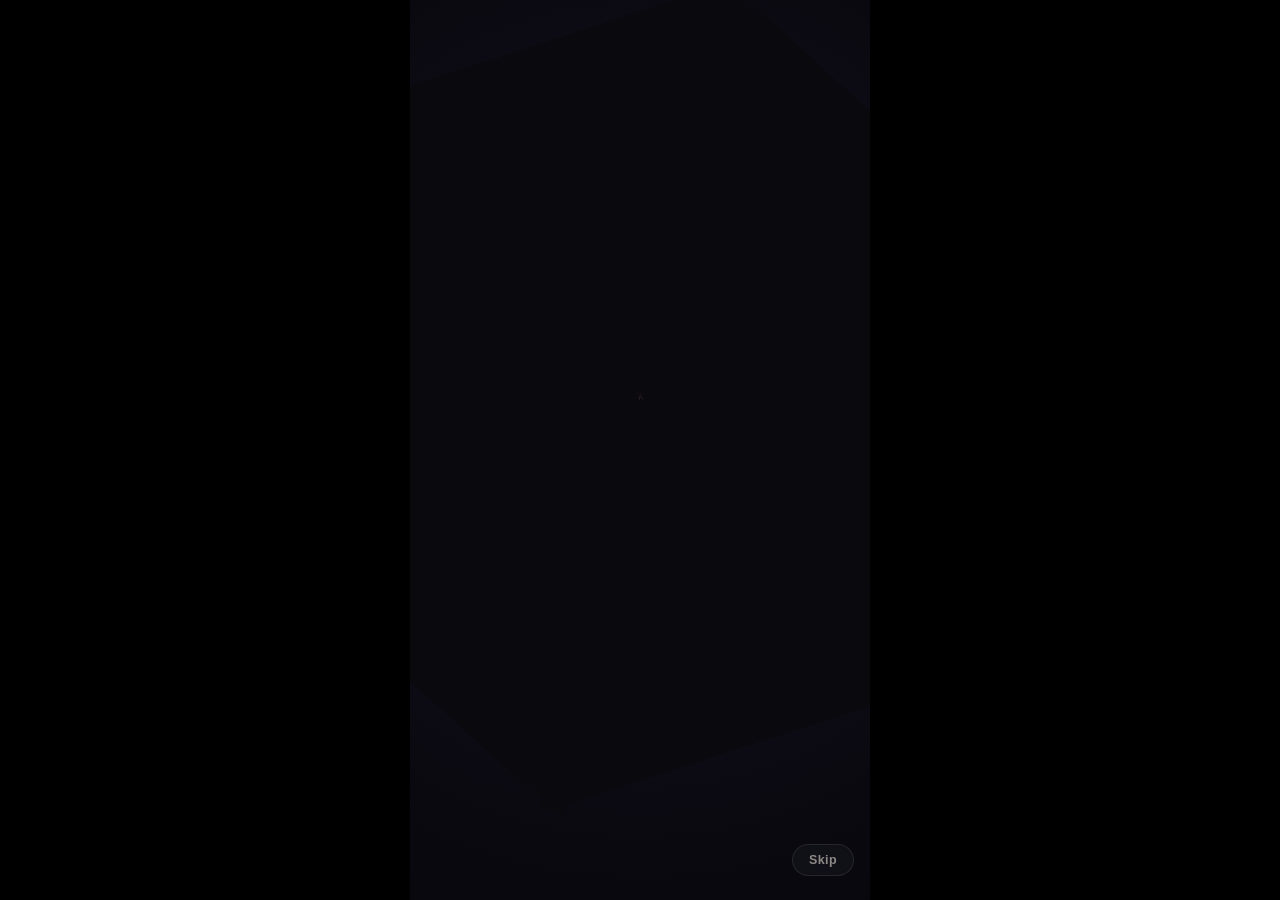
==== commit ca981010: "Video: animated film effects, capture controls, audio treatment, photo-consistent bake Cameras (now " ====
--- a/FaceCam-preview.html
+++ b/FaceCam-preview.html
@@ -602,6 +602,15 @@
 .edit-actions { display: flex; justify-content: center; }
 .edit-actions .btn { min-width: 160px; }
 
+/* ---------- video options + pause ---------- */
+.vopt { display: flex; align-items: center; gap: 5px; font-size: 11px; color: var(--muted); font-weight: 700; }
+.vopt select {
+  background: var(--glass-2); color: var(--text); border: 1px solid var(--line);
+  border-radius: 9px; padding: 5px 7px; font-size: 11.5px; font-family: inherit;
+}
+.pause-btn { width: 46px; height: 46px; font-size: 13px; }
+.pause-btn.on { background: var(--grad); color: #fff; border-color: transparent; }
+
 </style>
 </head>
 <body>
@@ -736,6 +745,35 @@
             </div>
             <label class="live-cap"><input type="checkbox" id="live-captions"> Live captions</label>
           </div>
+          <div class="video-opts">
+            <label class="vopt">Res
+              <select id="vid-res">
+                <option value="source">Auto</option>
+                <option value="720">720p</option>
+                <option value="1080" selected>1080p</option>
+                <option value="2160">4K</option>
+              </select>
+            </label>
+            <label class="vopt">FPS
+              <select id="vid-fps">
+                <option value="24">24</option>
+                <option value="30" selected>30</option>
+                <option value="60">60</option>
+              </select>
+            </label>
+            <label class="vopt">Audio
+              <select id="vid-audio">
+                <option value="original">Original</option>
+                <option value="vintage">Vintage mic</option>
+                <option value="vhs">VHS</option>
+                <option value="cassette">Cassette</option>
+              </select>
+            </label>
+          </div>
+          <div class="video-opts">
+            <label class="live-cap"><input type="checkbox" id="vid-mirror"> Mirror (front)</label>
+            <label class="live-cap"><input type="checkbox" id="vid-bake"> Photo-consistent bake</label>
+          </div>
         </div>
 
         <div class="zoom-row" id="zoom-row">
@@ -763,6 +801,7 @@
 
         <div class="shutter-row">
           <button class="mini-thumb" id="btn-gallery-mini" title="Gallery"><span></span></button>
+          <button class="icon-btn pause-btn" id="btn-pause" title="Pause / resume" style="display:none">&#10073;&#10073;</button>
           <button class="shutter" id="btn-shutter" title="Shutter"><span></span></button>
           <button class="icon-btn flip" id="btn-switch" title="Flip camera">&#8646;</button>
         </div>
@@ -1376,6 +1415,43 @@
     leakColors: ['#ffd9b0', '#cfe3ff'],
     frame: { style: 'thin', color: '#f4efe6' }, dateStamp: true,
     paid: false, price: 0
+  },
+
+  /* ================================================================== *
+   * VINTAGE — movie stocks (great for video)
+   * ================================================================== */
+  {
+    id: 'film_8mm', name: '8mm Film', tag: 'Home movie', group: 'vintage',
+    desc: 'Heavy grain, dust, scratches and flicker — an old home-movie reel.',
+    filter: 'sepia(0.30) saturate(0.90) contrast(1.08) brightness(1.03)',
+    tone: { lift: 0.06, gamma: 1.02, gain: 1.03, warmth: 0.09, sat: 0.92 },
+    halation: 0.60, chroma: 0.25,
+    grain: 0.75, dust: 0.60, vignette: 0.55, leak: 0.40,
+    leakColors: ['#ffd9a0', '#ff9a5c'],
+    frame: { style: 'thick', color: '#f2ead8' }, dateStamp: true,
+    paid: false, price: 0
+  },
+  {
+    id: 'super_8', name: 'Super 8', tag: 'Home reel', group: 'vintage',
+    desc: 'Soft focus, warm leaks and a flickering exposure — classic Super 8.',
+    filter: 'sepia(0.22) saturate(1.05) contrast(0.98) brightness(1.06) blur(0.3px)',
+    tone: { lift: 0.07, gamma: 0.98, gain: 1.05, warmth: 0.07, sat: 1.02 },
+    halation: 0.85, chroma: 0.20,
+    grain: 0.55, dust: 0.45, vignette: 0.42, leak: 0.60,
+    leakColors: ['#ffcf8f', '#ff8f6b'],
+    frame: { style: 'thin', color: '#f6ecd6' }, dateStamp: true,
+    paid: false, price: 0
+  },
+  {
+    id: 'minidv', name: 'MiniDV', tag: 'Tape camcorder', group: 'vintage',
+    desc: 'Early digital camcorder: noisy sensor, crushed colour, sharpened tape look.',
+    filter: 'contrast(1.12) saturate(1.08) hue-rotate(4deg) brightness(1.02)',
+    tone: { lift: -0.01, gamma: 1.08, gain: 1.02, warmth: 0.03, sat: 1.10 },
+    halation: 0.35, chroma: 0.50,
+    grain: 0.42, dust: 0.18, vignette: 0.36, leak: 0.18,
+    leakColors: ['#ffd0f0', '#cfe0ff'],
+    frame: { style: 'thin', color: '#ffffff' }, dateStamp: true,
+    paid: false, price: 0
   }
 ];
 
@@ -1990,31 +2066,34 @@
 <script>
 /* FaceCam — video engine.
  *
- * Records video with the selected vintage/beauty look baked in:
- *   - draws each camera frame through the preset's colour curve (ctx.filter)
- *   - adds film grain, vignette and the frame for vintage looks
- *   - burns the caption / live subtitle onto the frame
- *   - captures the canvas + the microphone with MediaRecorder
+ * Records video with the selected camera look applied in real time, and with
+ * the effects *animated* frame by frame (they are not static overlays):
+ *   moving grain · drifting dust · random scratches · flicker · animated light
+ *   leaks · film burn · frame jitter · focus breathing · VHS scanlines and
+ *   tracking · chromatic aberration · digital glitches · a retro timestamp.
  *
- * Also provides slow-motion baking (re-records the clip at 0.5x / 0.25x) and
- * live captions via the Web Speech API where the browser offers it.
+ * Also: resolution (720/1080/2160) and frame-rate (24/30/60) selection, a
+ * front-camera mirror, pause/resume, optional vintage/VHS/cassette audio
+ * treatment (Web Audio), slow-motion baking, and a "photo-consistent" bake that
+ * re-renders a clip through the exact photo pipeline.
  *
  * Everything is local. Nothing is uploaded.
  */
 const Video = (() => {
-  let opts = { getSource: () => null, getPreset: () => null, getSettings: () => ({}), getIntensity: () => 1 };
-
-  let canvas = null, ctx = null, noise = null, bloom = null;
-  let leak = null;
+  let opts = {
+    getSource: () => null, getPreset: () => null, getSettings: () => ({}),
+    getIntensity: () => 1, getMirror: () => false, getRes: () => 'source',
+    getFps: () => 30, getAudioStyle: () => 'original'
+  };
+
+  let canvas = null, ctx = null, noise = null, bloom = null, leak = null;
   let recorder = null, chunks = [];
-  let frameTimer = null, tickTimer = null;
-  let micStream = null;
-  let recording = false;
-  let startedAt = 0;
-  let caption = '';
-  let liveText = '';
-  let recognition = null;
-  let liveOn = false;
+  let frameTimer = null;
+  let micStream = null, audioCtx = null, audioNodes = null;
+  let recording = false, paused = false, pausedAt = 0;
+  let startedAt = 0, frameIndex = 0, burnStart = -1;
+  let caption = '', liveText = '';
+  let recognition = null, liveOn = false;
 
   function init(o) { opts = Object.assign(opts, o || {}); }
 
@@ -2026,12 +2105,9 @@
 
   function pickMime() {
     const list = [
-      'video/webm;codecs=vp9,opus',
-      'video/webm;codecs=vp8,opus',
-      'video/webm;codecs=vp9',
-      'video/webm;codecs=vp8',
-      'video/webm',
-      'video/mp4'
+      'video/webm;codecs=vp9,opus', 'video/webm;codecs=vp8,opus',
+      'video/webm;codecs=vp9', 'video/webm;codecs=vp8',
+      'video/webm', 'video/mp4'
     ];
     for (const m of list) {
       try { if (MediaRecorder.isTypeSupported(m)) return m; } catch (e) {}
@@ -2045,7 +2121,33 @@
     return 'rgba(' + ((n >> 16) & 255) + ',' + ((n >> 8) & 255) + ',' + (n & 255) + ',' + a + ')';
   }
 
-  /* Pick a fixed light-leak for this clip so the recording is stable. */
+  /* Per-preset animated-effect profile. Ids not listed fall back to a mild
+     film profile derived from the preset's own grain/dust/leak/vignette. */
+  function fxFor(preset) {
+    const id = preset && preset.id;
+    const base = {
+      grain: (preset && preset.grain) || 0,
+      dust: (preset && preset.dust) || 0,
+      vignette: (preset && preset.vignette) || 0,
+      leak: (preset && preset.leak) || 0,
+      halation: (preset && preset.halation) || 0,
+      scratches: 0, flicker: 0, jitter: 0, burn: 0, breathing: 0,
+      scanlines: 0, tracking: 0, aberration: 0, glitch: 0
+    };
+    const map = {
+      vhs: { scanlines: 0.55, aberration: 0.5, glitch: 0.30, tracking: 0.40, flicker: 0.25, dust: 0.20, grain: 0.5 },
+      old_digital: { aberration: 0.35, glitch: 0.22, flicker: 0.20, dust: 0.30 },
+      minidv: { aberration: 0.28, glitch: 0.14, flicker: 0.22, dust: 0.20 },
+      film_8mm: { dust: 0.90, scratches: 1.00, flicker: 0.50, jitter: 1.00, burn: 0.50 },
+      super_8: { dust: 0.70, scratches: 0.70, flicker: 0.60, jitter: 0.70, burn: 0.40, breathing: 0.50 },
+      vintage_90s: { jitter: 0.40, flicker: 0.15 },
+      flash_cam: { flicker: 0.40 },
+      night_film: { flicker: 0.30, burn: 0.20 },
+      cinematic: { breathing: 0.35, dust: 0.12 }
+    };
+    return Object.assign(base, map[id] || {});
+  }
+
   function initLeak(preset) {
     const colors = (preset && preset.leakColors) || ['#ffcf7a', '#ff9d5c'];
     leak = {
@@ -2057,39 +2159,82 @@
 
   function buildNoise() {
     const n = document.createElement('canvas');
-    n.width = 200; n.height = 200;
-    const c = n.getContext('2d');
-    const img = c.createImageData(200, 200);
+    n.width = 180; n.height = 180;
+    noise = n;
+    randomizeNoise();
+  }
+  function randomizeNoise() {
+    const c = noise.getContext('2d');
+    const img = c.createImageData(180, 180);
     for (let i = 0; i < img.data.length; i += 4) {
       const v = 128 + (Math.random() * 2 - 1) * 127;
       img.data[i] = img.data[i + 1] = img.data[i + 2] = v;
       img.data[i + 3] = 255;
     }
     c.putImageData(img, 0, 0);
-    noise = n;
-  }
-
-  function drawFrame() {
-    const src = opts.getSource();
-    const preset = opts.getPreset();
+  }
+
+  function dustAndScratches(w, h, fx, k, t) {
+    ctx.save();
+    const n = Math.floor(fx.dust * 60 * k);
+    for (let i = 0; i < n; i++) {
+      const seed = i * 97.13;
+      const x = (((Math.sin(seed) * 0.5 + 0.5) * w) + t * 0.02 * (i % 3)) % w;
+      const y = (((Math.cos(seed * 1.7) * 0.5 + 0.5) * h) + t * 0.012 * (1 + (i % 4))) % h;
+      const r = 0.4 + (i % 5) * 0.25;
+      ctx.globalAlpha = 0.10 + (i % 7) * 0.03;
+      ctx.fillStyle = (i % 2) ? '#ffffff' : '#101010';
+      ctx.beginPath(); ctx.arc(x, y, r, 0, 6.283); ctx.fill();
+    }
+    if (fx.scratches > 0) {
+      const sn = Math.max(1, Math.floor(fx.scratches * 3 * k));
+      for (let i = 0; i < sn; i++) {
+        const x = Math.random() * w;
+        ctx.globalAlpha = 0.05 + Math.random() * 0.12;
+        ctx.strokeStyle = Math.random() < 0.5 ? '#ffffff' : '#141414';
+        ctx.lineWidth = 0.6 + Math.random();
+        ctx.beginPath();
+        ctx.moveTo(x, Math.random() * h * 0.3);
+        ctx.lineTo(x + (Math.random() - 0.5) * 8, h - Math.random() * h * 0.3);
+        ctx.stroke();
+      }
+    }
+    ctx.restore();
+  }
+
+  function drawFrame(now, srcOverride, presetOverride) {
+    const src = srcOverride || opts.getSource();
+    const preset = presetOverride || opts.getPreset();
     if (!src || !canvas || !ctx) return;
     const sw = src.videoWidth || src.width;
     const sh = src.videoHeight || src.height;
     if (!sw || !sh) return;
-    if (canvas.width !== sw || canvas.height !== sh) { canvas.width = sw; canvas.height = sh; }
 
     const w = canvas.width, h = canvas.height;
+    const t = now || (typeof performance !== 'undefined' ? performance.now() : Date.now());
+    const k = opts.getIntensity ? opts.getIntensity() : 1;
     const vintage = ((preset && preset.group) || 'vintage') !== 'beauty';
-
-    ctx.filter = (preset && preset.filter) || 'none';
+    const mirror = opts.getMirror ? opts.getMirror() : false;
+    const fx = fxFor(preset);
+    frameIndex++;
+
+    const jx = fx.jitter ? (Math.sin(t * 0.013) * w * 0.0025 + (Math.random() - 0.5) * w * 0.002) * fx.jitter : 0;
+    const jy = fx.jitter ? (Math.cos(t * 0.017) * h * 0.0022 + (Math.random() - 0.5) * h * 0.002) * fx.jitter : 0;
+    const bs = fx.breathing ? 1 + Math.sin(t * 0.0025) * 0.01 * fx.breathing : 1;
+    const flick = fx.flicker ? 1 + (Math.random() - 0.5) * 0.10 * fx.flicker : 1;
+
+    // ---- base frame (look + jitter + breathing + mirror + flicker) ----
+    ctx.save();
+    ctx.filter = ((preset && preset.filter) || 'none') + (flick !== 1 ? ' brightness(' + flick.toFixed(3) + ')' : '');
+    ctx.translate(jx, jy);
+    if (fx.breathing) { ctx.translate(w / 2, h / 2); ctx.scale(bs, bs); ctx.translate(-w / 2, -h / 2); }
+    if (mirror) { ctx.translate(w, 0); ctx.scale(-1, 1); }
     ctx.drawImage(src, 0, 0, w, h);
-    ctx.filter = 'none';
+    ctx.restore();
 
     if (vintage) {
-      const k = (opts.getIntensity ? opts.getIntensity() : 1);
-
-      // halation / bloom — a cheap downscaled bright pass, screen blended back
-      if ((preset.halation || 0) > 0) {
+      // halation / bloom
+      if (fx.halation > 0) {
         const hw = Math.max(8, Math.round(w * 0.13)), hh = Math.max(8, Math.round(h * 0.13));
         if (!bloom) bloom = document.createElement('canvas');
         bloom.width = hw; bloom.height = hh;
@@ -2099,31 +2244,47 @@
         bc.filter = 'none';
         ctx.save();
         ctx.globalCompositeOperation = 'screen';
-        ctx.globalAlpha = Math.min(0.4, (preset.halation || 0) * 0.30 * k);
+        ctx.globalAlpha = Math.min(0.4, fx.halation * 0.30 * k);
         ctx.drawImage(bloom, 0, 0, w, h);
         ctx.restore();
       }
 
-      // grain (cheap: one tiled drawImage)
-      if (!noise) buildNoise();
-      ctx.save();
-      ctx.globalAlpha = Math.min(0.5, ((preset.grain || 0) * 0.45 * k));
-      ctx.globalCompositeOperation = 'overlay';
-      const pat = ctx.createPattern(noise, 'repeat');
-      ctx.fillStyle = pat;
-      ctx.fillRect(0, 0, w, h);
-      ctx.restore();
-
-      // light leak — a coloured edge streak, fixed for the whole clip
-      if ((preset.leak || 0) > 0 && leak) {
+      // chromatic aberration (doubled frame)
+      if (fx.aberration > 0) {
+        const off = Math.max(1, Math.round(w * 0.0015 * (1 + fx.aberration * 3)));
         ctx.save();
         ctx.globalCompositeOperation = 'screen';
-        const a = Math.min(0.6, preset.leak * 0.42 * k);
+        ctx.globalAlpha = 0.14 * fx.aberration;
+        ctx.drawImage(canvas, off, 0, w, h);
+        ctx.drawImage(canvas, -off, 0, w, h);
+        ctx.restore();
+      }
+
+      // moving grain
+      if (fx.grain > 0) {
+        if (!noise) buildNoise(); else randomizeNoise();
+        ctx.save();
+        ctx.globalAlpha = Math.min(0.5, fx.grain * 0.45 * k);
+        ctx.globalCompositeOperation = 'overlay';
+        ctx.fillStyle = ctx.createPattern(noise, 'repeat');
+        ctx.fillRect(0, 0, w, h);
+        ctx.restore();
+      }
+
+      // drifting dust + random scratches
+      if (fx.dust > 0 || fx.scratches > 0) dustAndScratches(w, h, fx, k, t);
+
+      // animated light leak
+      if (fx.leak > 0 && leak) {
+        const drift = 1 + Math.sin(t * 0.0006) * 0.25;
+        const a = Math.min(0.6, fx.leak * 0.42 * k) * (0.75 + 0.25 * Math.sin(t * 0.0011));
+        ctx.save();
+        ctx.globalCompositeOperation = 'screen';
         let lg;
-        if (leak.edge === 0) lg = ctx.createLinearGradient(0, 0, w * leak.span, 0);
-        else if (leak.edge === 1) lg = ctx.createLinearGradient(w, 0, w * (1 - leak.span), 0);
-        else if (leak.edge === 2) lg = ctx.createLinearGradient(0, 0, 0, h * leak.span);
-        else lg = ctx.createLinearGradient(0, h, 0, h * (1 - leak.span));
+        if (leak.edge === 0) lg = ctx.createLinearGradient(0, 0, w * leak.span * drift, 0);
+        else if (leak.edge === 1) lg = ctx.createLinearGradient(w, 0, w * (1 - leak.span * drift), 0);
+        else if (leak.edge === 2) lg = ctx.createLinearGradient(0, 0, 0, h * leak.span * drift);
+        else lg = ctx.createLinearGradient(0, h, 0, h * (1 - leak.span * drift));
         lg.addColorStop(0, hexToRgba(leak.color, a));
         lg.addColorStop(0.5, hexToRgba(leak.color, a * 0.35));
         lg.addColorStop(1, 'rgba(0,0,0,0)');
@@ -2132,10 +2293,67 @@
         ctx.restore();
       }
 
+      // film burn (occasional, fading)
+      if (fx.burn > 0) {
+        if (burnStart < 0 && Math.random() < 0.015 * fx.burn) burnStart = t;
+        if (burnStart >= 0) {
+          const age = t - burnStart;
+          if (age > 600) { burnStart = -1; }
+          else {
+            const ba = (1 - age / 600) * 0.5 * fx.burn;
+            const bx = (Math.sin(burnStart) * 0.5 + 0.5) * w;
+            const by = (Math.cos(burnStart * 1.3) * 0.5 + 0.5) * h;
+            const rad = Math.max(w, h) * 0.35;
+            const bg = ctx.createRadialGradient(bx, by, 0, bx, by, rad);
+            bg.addColorStop(0, 'rgba(255,214,150,' + ba.toFixed(3) + ')');
+            bg.addColorStop(1, 'rgba(255,180,90,0)');
+            ctx.save();
+            ctx.globalCompositeOperation = 'screen';
+            ctx.fillStyle = bg;
+            ctx.fillRect(0, 0, w, h);
+            ctx.restore();
+          }
+        }
+      }
+
+      // VHS scanlines
+      if (fx.scanlines > 0) {
+        ctx.save();
+        ctx.globalAlpha = 0.12 * fx.scanlines;
+        ctx.fillStyle = '#000';
+        const step = 4;
+        const off = (t * 0.05) % (step * 2);
+        for (let y = -off; y < h; y += step * 2) ctx.fillRect(0, y, w, step);
+        ctx.restore();
+      }
+
+      // VHS tracking band
+      if (fx.tracking > 0) {
+        const bandY = ((t * 0.05) % (h * 1.2)) - h * 0.1;
+        const bh = h * 0.06;
+        const dx = Math.sin(t * 0.01) * w * 0.012 * fx.tracking;
+        ctx.save();
+        ctx.globalAlpha = 0.55;
+        ctx.drawImage(canvas, 0, bandY, w, bh, dx, bandY, w, bh);
+        ctx.globalAlpha = 0.20 * fx.tracking;
+        ctx.fillStyle = '#ffffff';
+        ctx.fillRect(0, bandY, w, bh * 0.16);
+        ctx.restore();
+      }
+
+      // digital glitch (occasional slice displacement)
+      if (fx.glitch > 0 && Math.random() < 0.03 * fx.glitch) {
+        const gy = Math.random() * h, gh = h * (0.02 + Math.random() * 0.06);
+        const dx = (Math.random() - 0.5) * w * 0.05 * fx.glitch;
+        ctx.save();
+        ctx.drawImage(canvas, 0, gy, w, gh, dx, gy, w, gh);
+        ctx.restore();
+      }
+
       // vignette
       const g = ctx.createRadialGradient(w / 2, h / 2, Math.min(w, h) * 0.30, w / 2, h / 2, Math.max(w, h) * 0.72);
       g.addColorStop(0, 'rgba(0,0,0,0)');
-      g.addColorStop(1, 'rgba(0,0,0,' + Math.min(0.85, 0.10 + (preset.vignette || 0) * 0.55 * k).toFixed(3) + ')');
+      g.addColorStop(1, 'rgba(0,0,0,' + Math.min(0.85, 0.10 + fx.vignette * 0.55 * k).toFixed(3) + ')');
       ctx.fillStyle = g;
       ctx.fillRect(0, 0, w, h);
 
@@ -2163,6 +2381,12 @@
           ctx.strokeRect(b / 2, b / 2, w - b, h - b);
         }
         ctx.restore();
+      }
+
+      // burned-in retro timestamp (same renderer as photos)
+      const settings = opts.getSettings() || {};
+      if (settings.dateStamp && preset.dateStamp && typeof Effects !== 'undefined' && Effects.dateStamp) {
+        Effects.dateStamp(ctx, w, h, settings);
       }
     }
 
@@ -2195,49 +2419,127 @@
     }
   }
 
+  /* ---------- audio treatment (Web Audio) ---------- */
+  function makeSatCurve(amount) {
+    const n = 1024, curve = new Float32Array(n);
+    const k = amount * 3;
+    for (let i = 0; i < n; i++) {
+      const x = (i / (n - 1)) * 2 - 1;
+      curve[i] = (1 + k) * x / (1 + k * Math.abs(x));
+    }
+    return curve;
+  }
+
+  function buildAudioTrack(mic, style) {
+    if (!style || style === 'original' || !window.AudioContext) return null;
+    try {
+      audioCtx = new (window.AudioContext || window.webkitAudioContext)();
+      const srcNode = audioCtx.createMediaStreamSource(mic);
+      const dest = audioCtx.createMediaStreamDestination();
+      const hp = audioCtx.createBiquadFilter(); hp.type = 'highpass';
+      const lp = audioCtx.createBiquadFilter(); lp.type = 'lowpass';
+      if (style === 'vintage') { hp.frequency.value = 300; lp.frequency.value = 5000; }
+      else if (style === 'vhs') { hp.frequency.value = 180; lp.frequency.value = 6500; }
+      else { hp.frequency.value = 120; lp.frequency.value = 7500; }
+      const shaper = audioCtx.createWaveShaper();
+      shaper.curve = makeSatCurve(style === 'cassette' ? 1.6 : 0.9);
+      shaper.oversample = '2x';
+      const gain = audioCtx.createGain(); gain.gain.value = 0.98;
+      srcNode.connect(hp); hp.connect(lp); lp.connect(shaper); shaper.connect(gain); gain.connect(dest);
+      let hiss = null;
+      if (style === 'vhs' || style === 'cassette') {
+        const buf = audioCtx.createBuffer(1, audioCtx.sampleRate * 2, audioCtx.sampleRate);
+        const d = buf.getChannelData(0);
+        for (let i = 0; i < d.length; i++) d[i] = (Math.random() * 2 - 1) * 0.012;
+        hiss = audioCtx.createBufferSource(); hiss.buffer = buf; hiss.loop = true;
+        const ng = audioCtx.createGain(); ng.gain.value = style === 'cassette' ? 0.5 : 0.35;
+        hiss.connect(ng); ng.connect(dest); hiss.start();
+      }
+      audioNodes = { hp, lp, shaper, gain, hiss };
+      return dest.stream.getAudioTracks()[0];
+    } catch (e) { teardownAudio(); return null; }
+  }
+
+  function teardownAudio() {
+    try { if (audioNodes && audioNodes.hiss) audioNodes.hiss.stop(); } catch (e) {}
+    try { if (audioCtx) audioCtx.close(); } catch (e) {}
+    audioCtx = null; audioNodes = null;
+  }
+
+  function targetDims(sw, sh) {
+    const res = opts.getRes ? opts.getRes() : 'source';
+    if (!res || res === 'source') return { w: sw, h: sh };
+    const targetH = parseInt(res, 10);
+    if (!targetH) return { w: sw, h: sh };
+    const scale = targetH / sh;
+    return { w: Math.round(sw * scale / 2) * 2, h: Math.round(sh * scale / 2) * 2 };
+  }
+
   async function start() {
     if (recording) return false;
     if (!supported()) return false;
     const src = opts.getSource();
     if (!src) return false;
-
+    const sw = src.videoWidth || src.width || 720;
+    const sh = src.videoHeight || src.height || 1280;
+
+    const dims = targetDims(sw, sh);
     canvas = document.createElement('canvas');
-    canvas.width = src.videoWidth || 720;
-    canvas.height = src.videoHeight || 1280;
+    canvas.width = dims.w; canvas.height = dims.h;
     ctx = canvas.getContext('2d', { willReadFrequently: false });
 
+    frameIndex = 0; burnStart = -1;
     initLeak(opts.getPreset());
     drawFrame();
-    const cstream = canvas.captureStream(30);
-
-    // Try to capture the microphone too, but NEVER let it block the recording:
-    // some environments hang on the audio permission, and video must still work.
+
+    const fps = Math.max(1, opts.getFps ? opts.getFps() : 30);
+    const cstream = canvas.captureStream(fps);
+
+    // microphone: never let it block the recording
     micStream = null;
     try {
       micStream = await Promise.race([
         navigator.mediaDevices.getUserMedia({ audio: true }),
         new Promise((_, rej) => setTimeout(() => rej(new Error('mic-timeout')), 2500))
       ]);
-      micStream.getAudioTracks().forEach(t => cstream.addTrack(t));
+      const style = opts.getAudioStyle ? opts.getAudioStyle() : 'original';
+      const processed = (style && style !== 'original') ? buildAudioTrack(micStream, style) : null;
+      if (processed) cstream.addTrack(processed);
+      else micStream.getAudioTracks().forEach(t => cstream.addTrack(t));
     } catch (e) { micStream = null; }
 
     const mime = pickMime();
-    try {
-      recorder = new MediaRecorder(cstream, mime ? { mimeType: mime } : undefined);
-    } catch (e) {
-      recorder = new MediaRecorder(cstream);
-    }
+    try { recorder = new MediaRecorder(cstream, mime ? { mimeType: mime } : undefined); }
+    catch (e) { recorder = new MediaRecorder(cstream); }
     chunks = [];
     recorder.ondataavailable = e => { if (e.data && e.data.size) chunks.push(e.data); };
 
-    frameTimer = setInterval(drawFrame, 33);
+    frameTimer = setInterval(drawFrame, Math.round(1000 / fps));
     recorder.start(250);
-    recording = true;
+    recording = true; paused = false;
     startedAt = Date.now();
     return true;
   }
 
-  function elapsed() { return recording ? Date.now() - startedAt : 0; }
+  function elapsed() {
+    if (!recording) return 0;
+    return (paused ? pausedAt : Date.now()) - startedAt;
+  }
+
+  function pause() {
+    if (!recorder || !recording || paused) return false;
+    try { recorder.pause(); } catch (e) { return false; }
+    paused = true; pausedAt = Date.now();
+    return true;
+  }
+
+  function resume() {
+    if (!recorder || !recording || !paused) return false;
+    try { recorder.resume(); } catch (e) { return false; }
+    startedAt += Date.now() - pausedAt;
+    paused = false;
+    return true;
+  }
 
   function stop() {
     return new Promise((resolve) => {
@@ -2253,14 +2555,16 @@
   }
 
   function cleanup() {
-    recording = false;
+    recording = false; paused = false;
     if (frameTimer) { clearInterval(frameTimer); frameTimer = null; }
+    teardownAudio();
     if (micStream) { micStream.getTracks().forEach(t => t.stop()); micStream = null; }
     recorder = null;
     chunks = [];
   }
 
   function isRecording() { return recording; }
+  function isPaused() { return paused; }
 
   /* ---------- slow motion: re-record the clip at a slower playback rate ---------- */
   function bakeSlowMotion(blob, rate) {
@@ -2283,13 +2587,50 @@
         mr.ondataavailable = e => { if (e.data && e.data.size) parts.push(e.data); };
         mr.onstop = () => { URL.revokeObjectURL(url); resolve(new Blob(parts, { type: mr.mimeType || 'video/webm' })); };
         let t = null;
+        const draw = () => { if (v.ended) return; g.drawImage(v, 0, 0, c.width, c.height); };
+        v.onended = () => { if (t) clearInterval(t); setTimeout(() => { try { mr.stop(); } catch (e) {} }, 250); };
+        mr.start(250);
+        v.playbackRate = rate;
+        v.play().then(() => { t = setInterval(draw, 33); })
+          .catch(() => { try { mr.stop(); } catch (e) {} reject(new Error('playback failed')); });
+      };
+      v.onerror = () => reject(new Error('video load failed'));
+    });
+  }
+
+  /* ---------- photo-consistent bake ----------
+   * Re-renders a recorded clip frame by frame through the exact photo pipeline
+   * (Effects.process), so a video matches the still photo of the same camera. */
+  function bakeLook(blob, preset, settings) {
+    return new Promise((resolve, reject) => {
+      if (!supported() || !preset || typeof Effects === 'undefined') { resolve(blob); return; }
+      const url = URL.createObjectURL(blob);
+      const v = document.createElement('video');
+      v.src = url; v.muted = true; v.playsInline = true; v.preload = 'auto';
+      v.onloadedmetadata = () => {
+        const c = document.createElement('canvas');
+        c.width = v.videoWidth || 720;
+        c.height = v.videoHeight || 1280;
+        const g = c.getContext('2d', { willReadFrequently: true });
+        const out = c.captureStream(30);
+        const mime = pickMime();
+        let mr;
+        try { mr = new MediaRecorder(out, mime ? { mimeType: mime } : undefined); }
+        catch (e) { mr = new MediaRecorder(out); }
+        const parts = [];
+        mr.ondataavailable = e => { if (e.data && e.data.size) parts.push(e.data); };
+        mr.onstop = () => { URL.revokeObjectURL(url); resolve(new Blob(parts, { type: mr.mimeType || 'video/webm' })); };
+        let t = null;
         const draw = () => {
           if (v.ended) return;
+          g.filter = (preset.filter) || 'none';
           g.drawImage(v, 0, 0, c.width, c.height);
+          g.filter = 'none';
+          if (preset.group === 'beauty') Effects.applyBeauty(c, preset.beauty, (settings && settings.intensity) || 1);
+          else Effects.process(c, preset, settings || {});
         };
         v.onended = () => { if (t) clearInterval(t); setTimeout(() => { try { mr.stop(); } catch (e) {} }, 250); };
         mr.start(250);
-        v.playbackRate = rate;
         v.play().then(() => { t = setInterval(draw, 33); })
           .catch(() => { try { mr.stop(); } catch (e) {} reject(new Error('playback failed')); });
       };
@@ -2333,9 +2674,32 @@
   function getCaption() { return caption; }
 
   return {
-    init, supported, start, stop, isRecording, elapsed,
-    bakeSlowMotion, setCaption, getCaption,
-    liveSupported, setLiveCaptions
+    init, supported, start, stop, isRecording, isPaused, elapsed, pause, resume,
+    bakeSlowMotion, bakeLook, setCaption, getCaption, fxFor,
+    liveSupported, setLiveCaptions,
+    _test: {
+      drawFrame, fxFor,
+      /* Render one frame of a preset onto a throwaway canvas and return a pixel
+         hash — two calls with different times differ when effects animate. */
+      renderOnce: (preset, w, h, t) => {
+        const sc = document.createElement('canvas'); sc.width = w; sc.height = h;
+        const sg = sc.getContext('2d');
+        const grad = sg.createLinearGradient(0, 0, 0, h);
+        grad.addColorStop(0, '#1d3d72'); grad.addColorStop(0.5, '#e2814a'); grad.addColorStop(1, '#6b4a3a');
+        sg.fillStyle = grad; sg.fillRect(0, 0, w, h);
+        sg.fillStyle = '#fff3cd'; sg.beginPath(); sg.arc(w * 0.6, h * 0.35, Math.min(w, h) * 0.18, 0, 6.283); sg.fill();
+        const c = document.createElement('canvas'); c.width = w; c.height = h;
+        const g = c.getContext('2d', { willReadFrequently: true });
+        const savedCanvas = canvas, savedCtx = ctx;
+        canvas = c; ctx = g;
+        drawFrame(t || 0, sc, preset);
+        canvas = savedCanvas; ctx = savedCtx;
+        const d = g.getImageData(0, 0, w, h).data;
+        let hsh = 0;
+        for (let i = 0; i < d.length; i += 17) hsh = (hsh * 31 + d[i]) % 2147483647;
+        return hsh;
+      }
+    }
   };
 })();
 
@@ -2926,6 +3290,8 @@
 
   const $ = (s) => document.querySelector(s);
   const $$ = (s) => Array.prototype.slice.call(document.querySelectorAll(s));
+  const vidVal = (sel, def) => { const el = $(sel); return el ? el.value : def; };
+  const vidChk = (sel) => { const el = $(sel); return !!(el && el.checked); };
   const cameraById = (id) => CAMERAS.filter(c => c.id === id)[0] || CAMERAS[0];
   const groupOf = (c) => (c && c.group) || 'vintage';
 
@@ -3080,8 +3446,9 @@
     ['#video', '#demo-canvas'].forEach(sel => {
       const el = $(sel);
       if (!el) return;
+      const mx = vidChk('#vid-mirror') ? -1 : 1;
       el.style.filter = cam.filter + expF;
-      el.style.transform = 'scale(' + z + ')';
+      el.style.transform = 'scale(' + (mx * z) + ', ' + z + ')';
     });
     const vintage = groupOf(cam) !== 'beauty';
     $('#live-vignette').style.opacity = vintage ? Math.min(0.85, (cam.vignette || 0) * 0.8).toFixed(2) : '0';
@@ -3262,6 +3629,8 @@
 
     $('#btn-shutter').classList.add('rec');
     $('#rec-badge').classList.add('show');
+    const pb = $('#btn-pause');
+    if (pb) { pb.style.display = 'inline-flex'; pb.classList.remove('on'); }
     $('#rec-time').textContent = '0:00';
     state.recTimer = setInterval(() => {
       $('#rec-time').textContent = fmtTime(Video.elapsed());
@@ -3274,6 +3643,8 @@
     clearInterval(state.recTimer); state.recTimer = null;
     $('#btn-shutter').classList.remove('rec');
     $('#rec-badge').classList.remove('show');
+    const pb = $('#btn-pause');
+    if (pb) { pb.style.display = 'none'; pb.classList.remove('on'); }
     if (Video.setLiveCaptions) Video.setLiveCaptions(false);
     const live = $('#live-captions'); if (live) live.checked = false;
 
@@ -3281,11 +3652,16 @@
     const blob = await Video.stop();
     if (!blob || !blob.size) { toast('Recording khaali rahi'); return; }
 
-    let finalBlob = blob, slow = 0;
+    let finalBlob = blob, slow = 0, baked = false;
     if (state.speed !== 1) {
       toast('Slow motion bana rahe hain...');
       try { finalBlob = await Video.bakeSlowMotion(blob, state.speed); slow = state.speed; }
       catch (e) { finalBlob = blob; slow = 0; toast('Slow motion fail — normal speed rakha'); }
+    }
+    if (vidChk('#vid-bake')) {
+      toast('Photo-consistent bake bana rahe hain...');
+      try { finalBlob = await Video.bakeLook(finalBlob, cam, store.settings()); baked = true; }
+      catch (e) { toast('Bake fail — live look rakha'); }
     }
 
     state.last = {
@@ -3296,6 +3672,7 @@
       camName: cam.name,
       caption: Video.getCaption(),
       slow: slow,
+      baked: baked,
       size: finalBlob.size
     };
     openResult();
@@ -3850,6 +4227,23 @@
     });
     $('#edit-save').addEventListener('click', saveEdit);
 
+    // video: pause / resume + options
+    $('#btn-pause').addEventListener('click', () => {
+      if (!Video.isRecording()) return;
+      if (Video.isPaused()) {
+        Video.resume(); $('#btn-pause').classList.remove('on'); toast('Recording resumed');
+      } else {
+        Video.pause(); $('#btn-pause').classList.add('on'); toast('Recording paused');
+      }
+    });
+    $('#vid-mirror').addEventListener('change', applyLiveLook);
+    $('#vid-res').addEventListener('change', () => {
+      const v = $('#vid-res').value;
+      toast(v === 'source' ? 'Video: auto resolution' : 'Video: ' + (v === '2160' ? '4K' : v + 'p'));
+    });
+    $('#vid-fps').addEventListener('change', () => toast('Video: ' + $('#vid-fps').value + ' fps'));
+    $('#vid-audio').addEventListener('change', () => toast('Audio: ' + $('#vid-audio').selectedOptions[0].textContent));
+
     // new settings controls
     $('#set-stamp-style').addEventListener('change', e => { const s = store.settings(); s.stampStyle = e.target.value; store.saveSettings(s); });
     $('#set-date-format').addEventListener('change', e => { const s = store.settings(); s.dateFormat = e.target.value; store.saveSettings(s); });
@@ -3955,7 +4349,11 @@
       getSource: () => (state.demo ? state.demoSource : $('#video')),
       getPreset: () => cameraById(state.cameraId),
       getSettings: () => store.settings(),
-      getIntensity: () => (state.intensity == null ? 1 : state.intensity)
+      getIntensity: () => (state.intensity == null ? 1 : state.intensity),
+      getMirror: () => vidChk('#vid-mirror'),
+      getRes: () => vidVal('#vid-res', 'source'),
+      getFps: () => parseInt(vidVal('#vid-fps', '30'), 10) || 30,
+      getAudioStyle: () => vidVal('#vid-audio', 'original')
     });
 
     applyLiveLook();
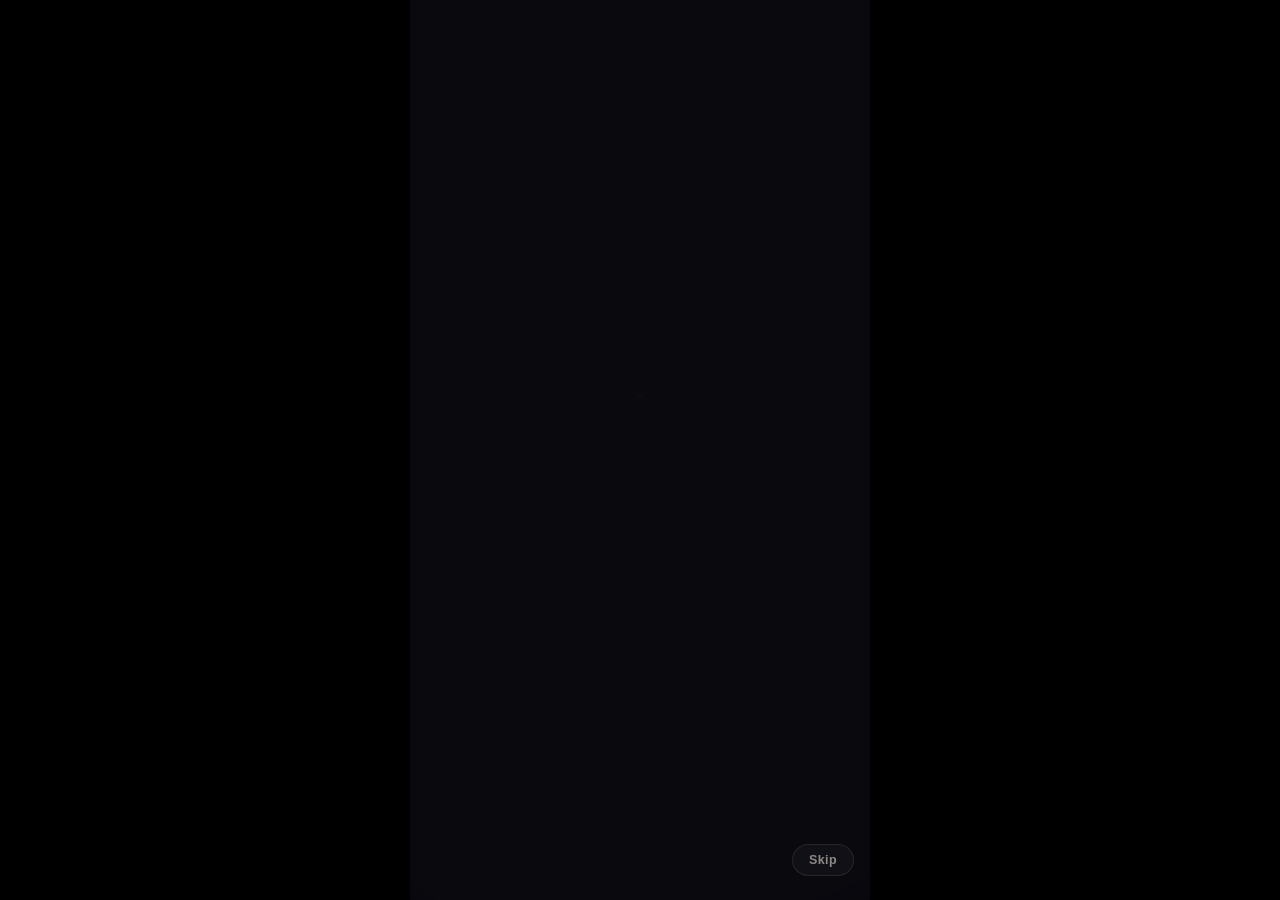
==== commit 3f9f38bb: "Add the FaceCam app icon (Android adaptive + web) and refresh onboarding - New launcher icon: gradie" ====
--- a/FaceCam-preview.html
+++ b/FaceCam-preview.html
@@ -13,6 +13,8 @@
 <meta name="theme-color" content="#08080b">
 <meta name="description" content="FaceCam — vintage film, beauty, video, slow motion and subtitles. Free, offline, no ads.">
 <title>FaceCam — Vintage, Beauty &amp; Video</title>
+<link rel="icon" type="image/png" href="[data-uri]">
+<link rel="apple-touch-icon" href="[data-uri]">
 <style>
 :root {
   --bg: #08080b;
@@ -611,6 +613,12 @@
 .pause-btn { width: 46px; height: 46px; font-size: 13px; }
 .pause-btn.on { background: var(--grad); color: #fff; border-color: transparent; }
 
+/* ---------- app logo on onboarding ---------- */
+.onb-logo {
+  display: block; width: 96px; height: 96px; border-radius: 24px;
+  margin: 0 auto 16px; box-shadow: 0 14px 36px rgba(0,0,0,.55);
+}
+
 </style>
 </head>
 <body>
@@ -634,13 +642,14 @@
   <!-- Onboarding -->
   <section class="screen" id="screen-onboarding">
     <div class="onb">
+      <img class="onb-logo" src="[data-uri]" alt="FaceCam">
       <div class="logo small">FaceCam</div>
       <p class="onb-lead">Reels, selfies aur photos ke liye ek hi camera — vintage film looks, clean beauty, video, slow motion aur subtitles.</p>
       <ul class="onb-list">
-        <li>13 vintage film + 4 beauty cameras</li>
-        <li>Video recording, look baked in</li>
-        <li>Slow motion 0.5x / 0.25x</li>
-        <li>Subtitles aur live captions</li>
+        <li>46 cameras — Vintage, B&amp;W &amp; Beauty</li>
+        <li>Decade looks 50s–90s, film stocks &amp; B&amp;W</li>
+        <li>Video: animated film effects, 4K / 60fps</li>
+        <li>Photo editor, double exposure &amp; subtitles</li>
         <li>100% free, no ads, offline</li>
       </ul>
       <button class="btn primary" id="btn-onboard">Enable camera &amp; start</button>
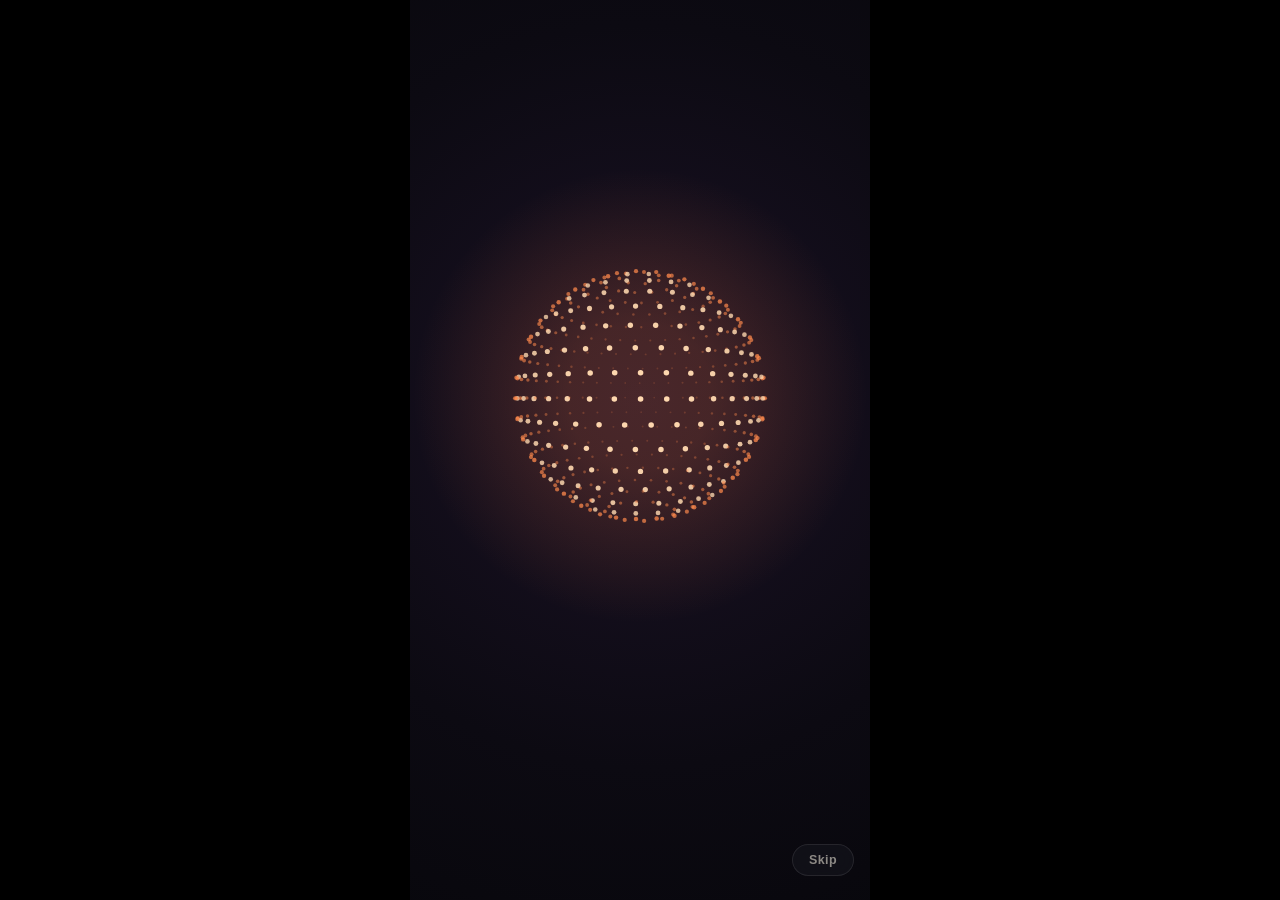
==== commit 7feff6a4: "Use the new FaceCam app icon across Android and web - Replaced the launcher icon with the supplied a" ====
--- a/FaceCam-preview.html
+++ b/FaceCam-preview.html
@@ -13,8 +13,7 @@
 <meta name="theme-color" content="#08080b">
 <meta name="description" content="FaceCam — vintage film, beauty, video, slow motion and subtitles. Free, offline, no ads.">
 <title>FaceCam — Vintage, Beauty &amp; Video</title>
-<link rel="icon" type="image/png" href="[data-uri]">
-<link rel="apple-touch-icon" href="[data-uri]">
+<link rel="icon" type="image/png" href="[data-uri]">
 <style>
 :root {
   --bg: #08080b;
@@ -642,7 +641,7 @@
   <!-- Onboarding -->
   <section class="screen" id="screen-onboarding">
     <div class="onb">
-      <img class="onb-logo" src="[data-uri]